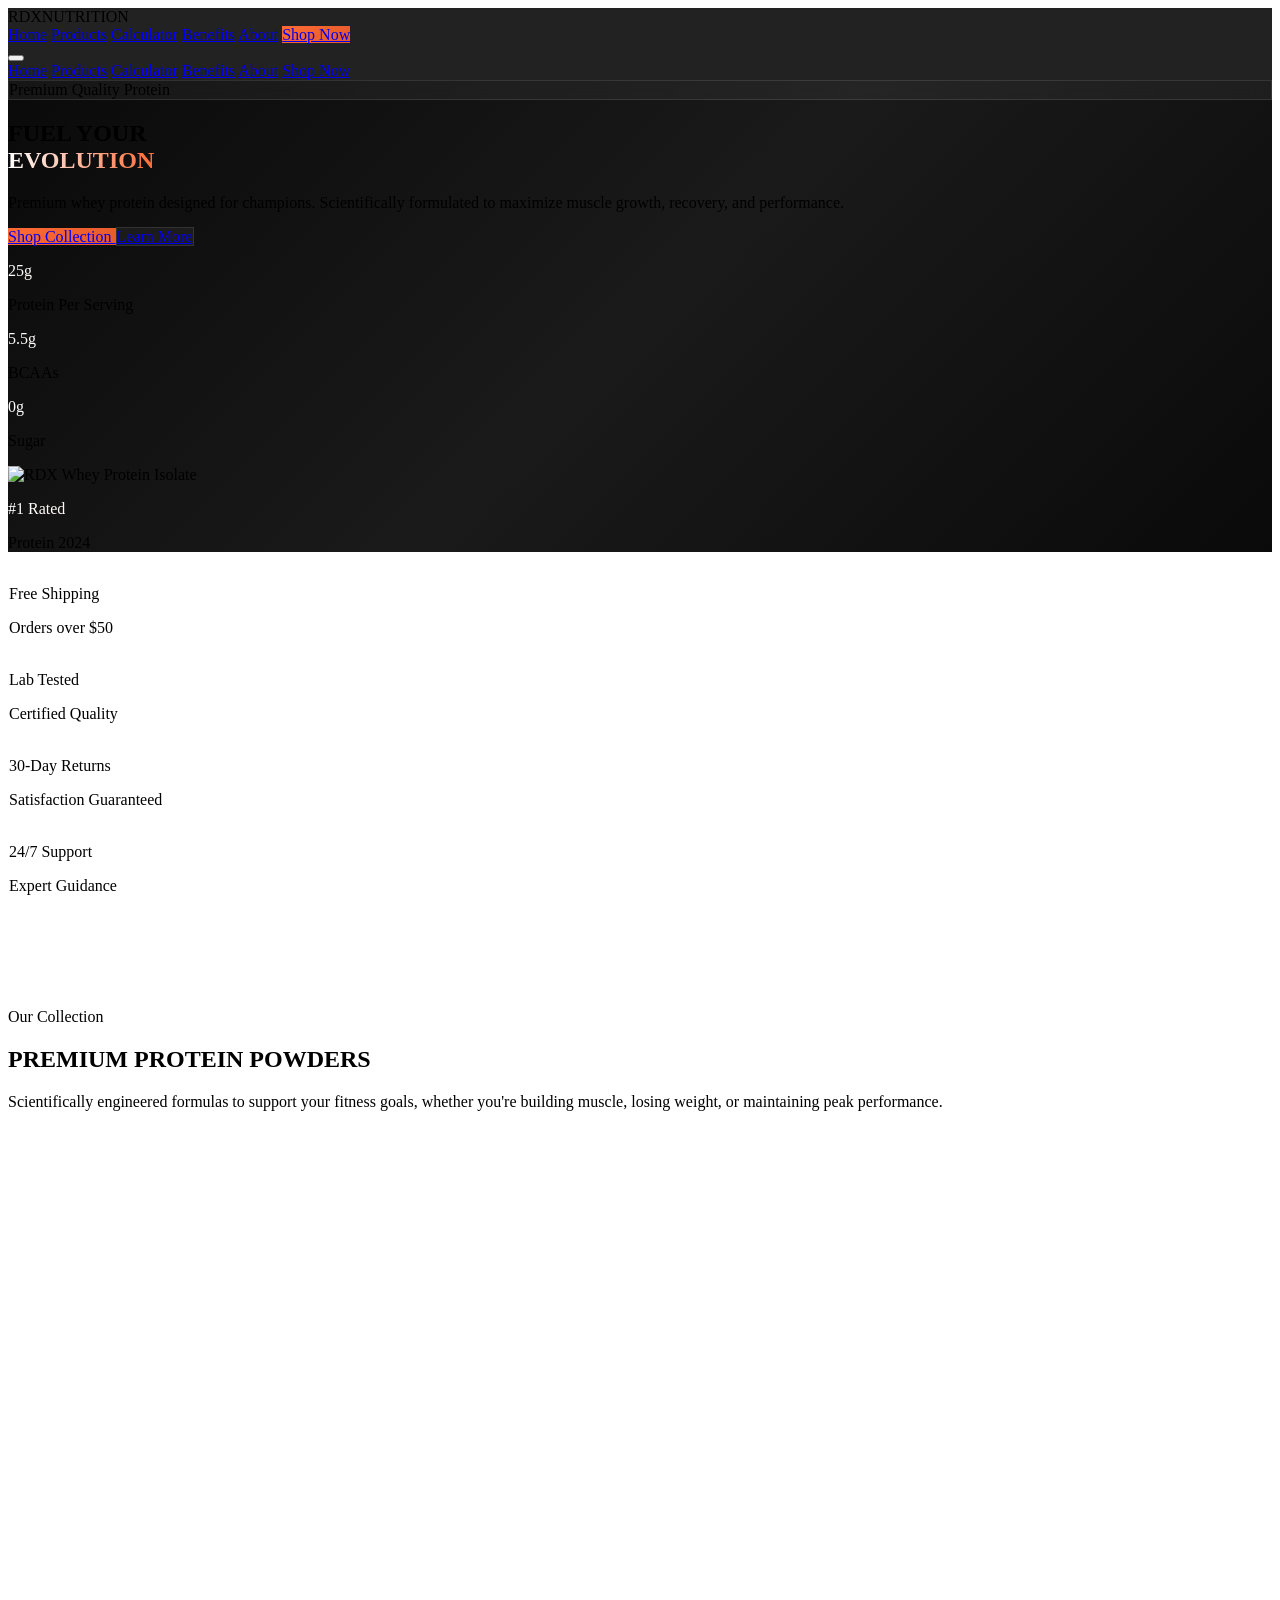
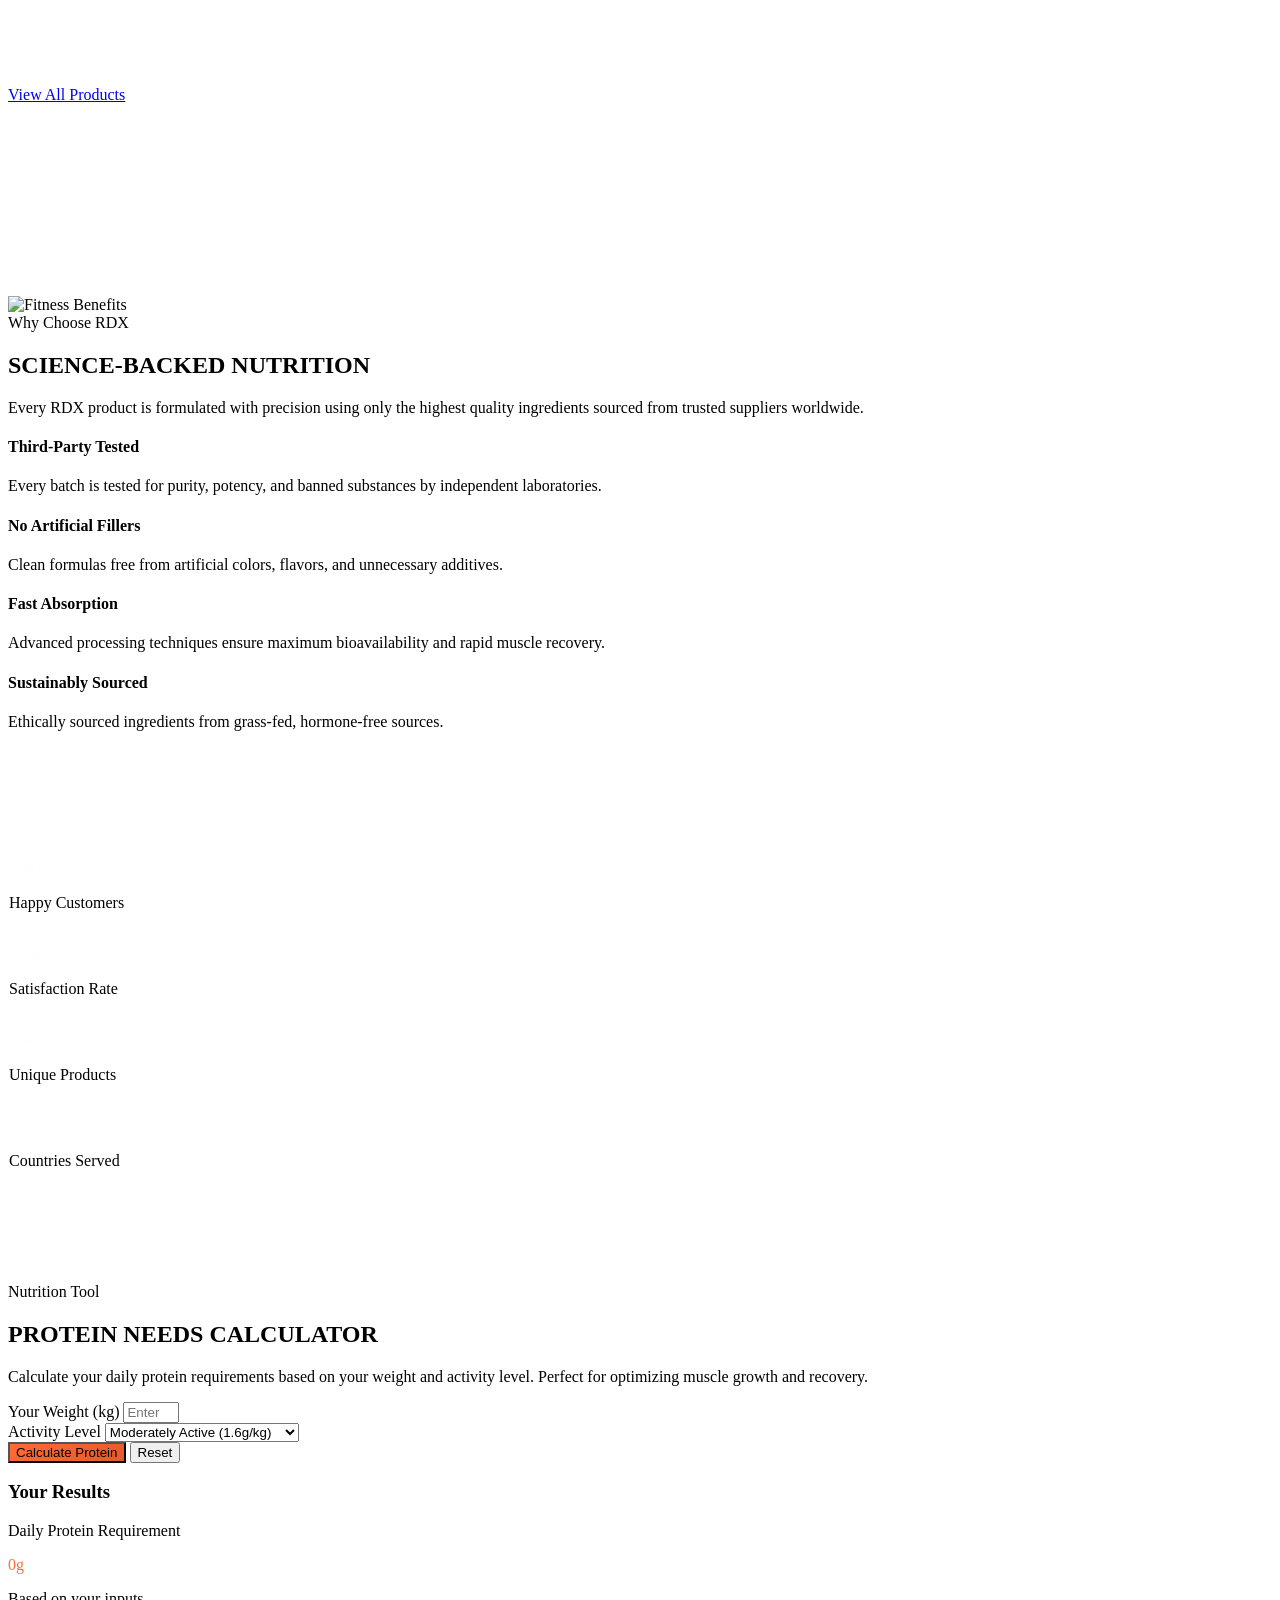
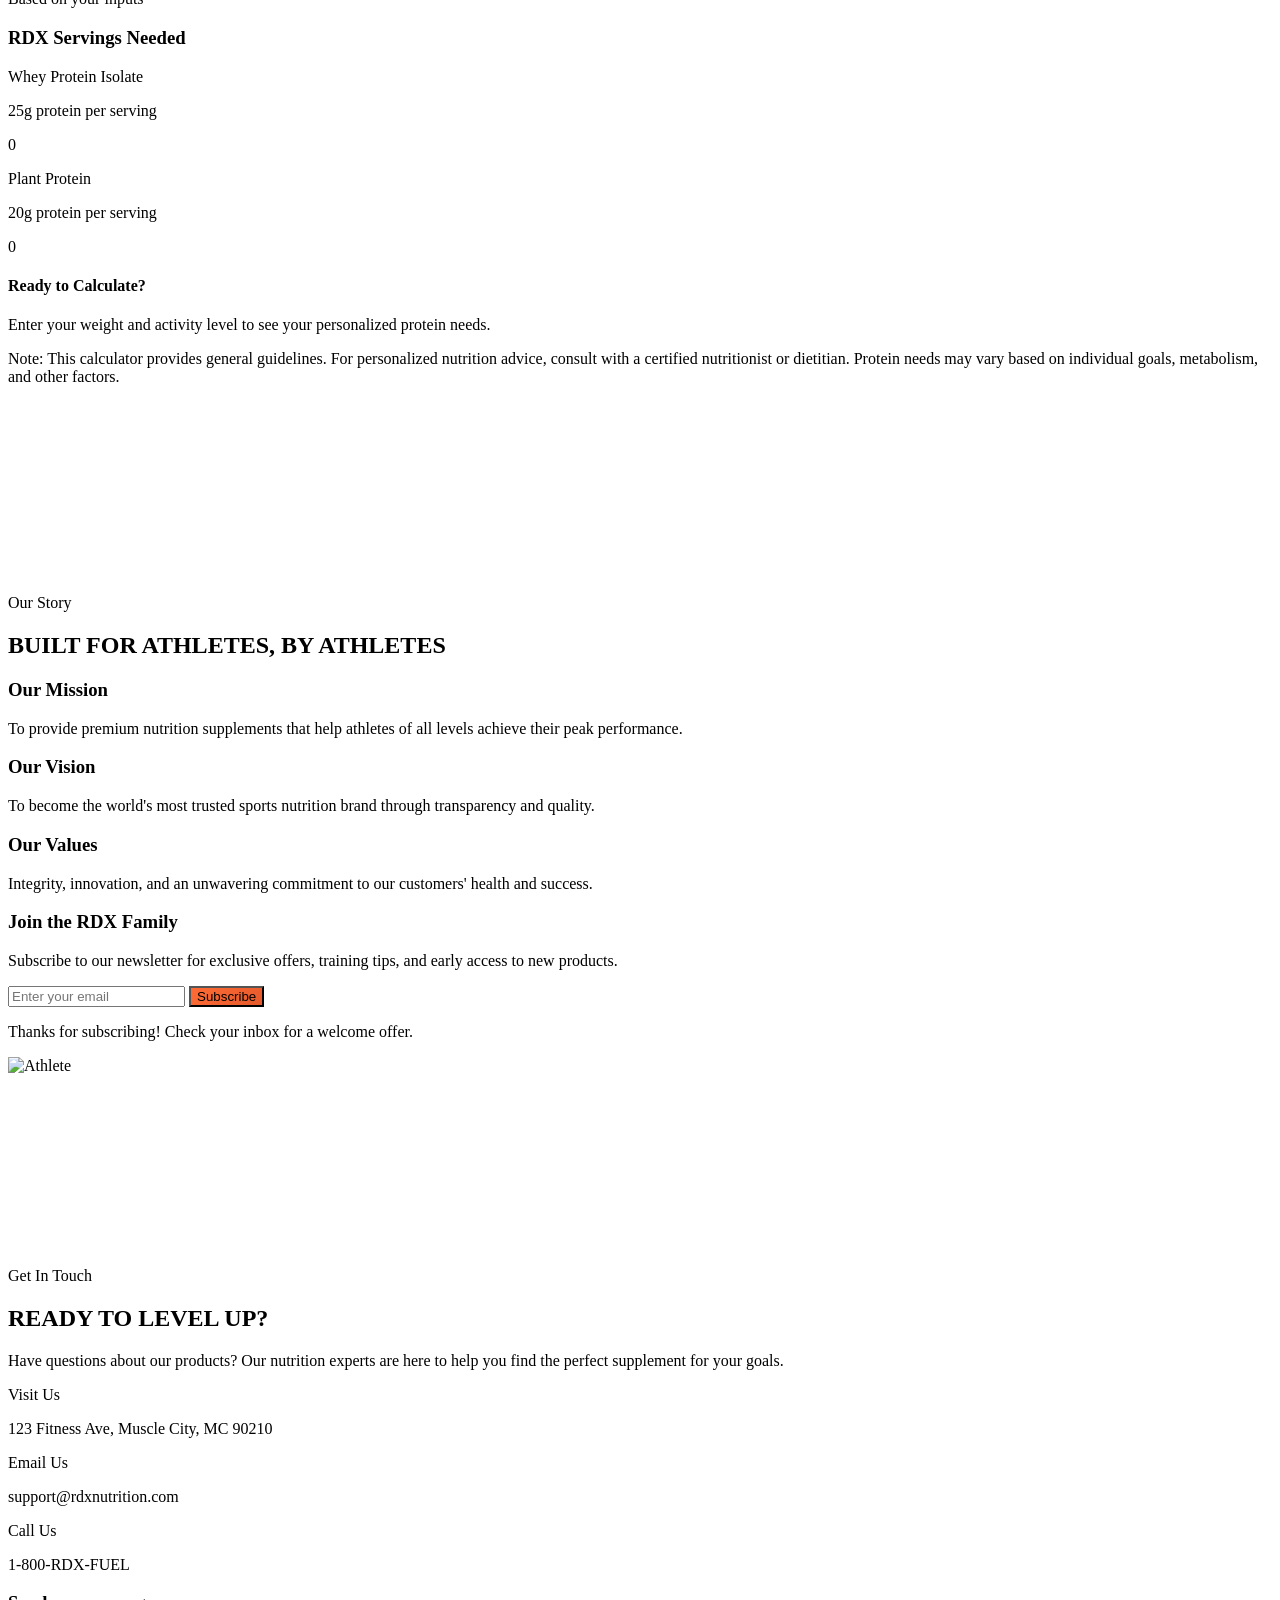
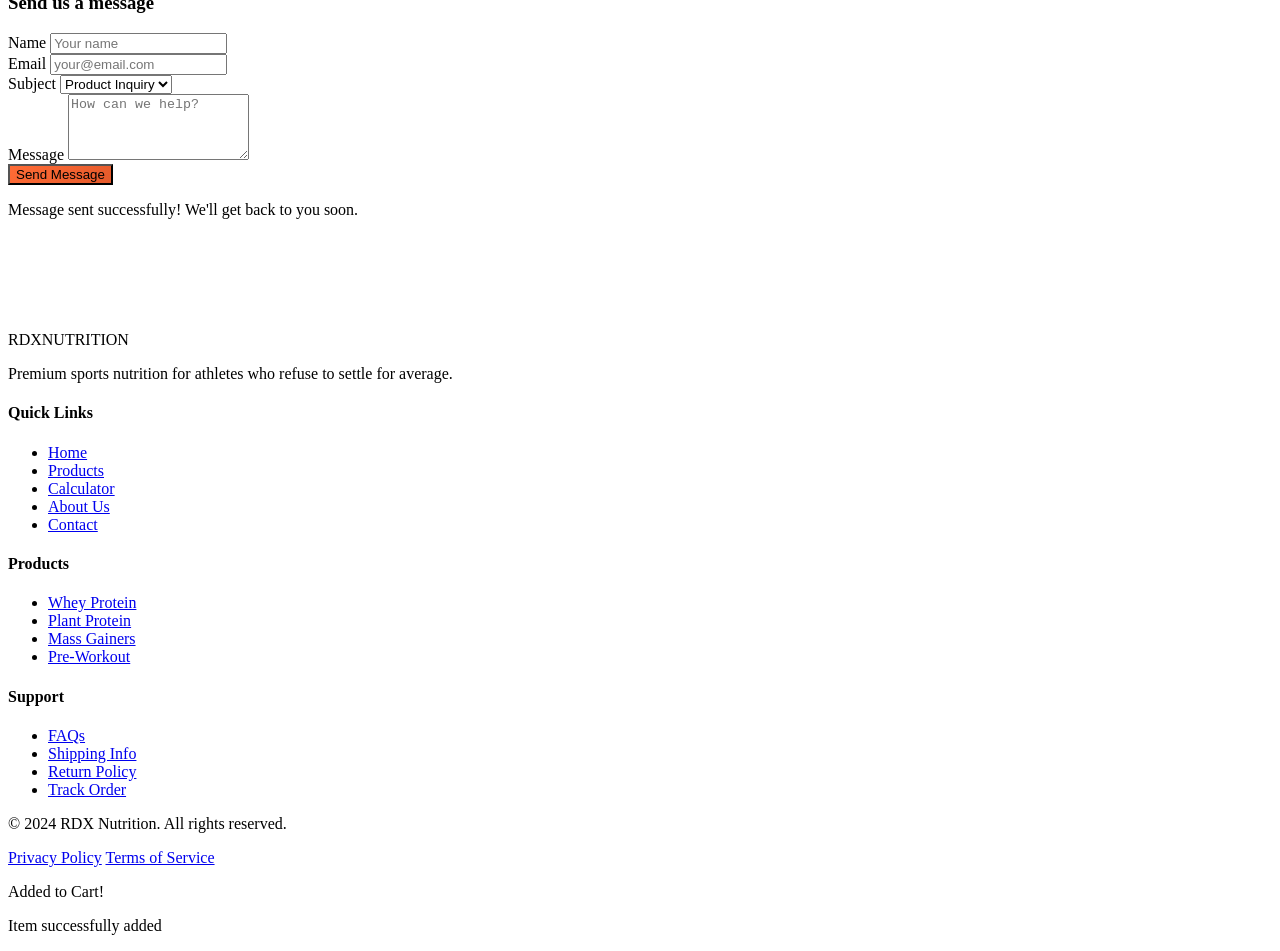
==== index.html @ 8b711d58 "Update and rename RDXNutrition to index.html" ====
<!DOCTYPE html>
<html lang="en" class="scroll-smooth">
<head>
    <meta charset="UTF-8">
    <meta name="viewport" content="width=device-width, initial-scale=1.0">
    <title>RDX Nutrition - Premium Protein Supplements</title>
    <script src="https://cdn.tailwindcss.com"></script>
    <script src="https://unpkg.com/lucide@latest"></script>
    <link rel="preconnect" href="https://fonts.googleapis.com">
    <link rel="preconnect" href="https://fonts.gstatic.com" crossorigin>
    <link href="https://fonts.googleapis.com/css2?family=Inter:wght@300;400;500;600;700;800;900&display=swap" rel="stylesheet">
    
    <script>
        tailwind.config = {
            theme: {
                extend: {
                    fontFamily: {
                        sans: ['Inter', 'sans-serif'],
                    },
                    colors: {
                        rdx: {
                            black: '#0a0a0a',
                            orange: '#ff6b35',
                            darkorange: '#e55a2b',
                            gray: '#1a1a1a',
                            lightgray: '#2a2a2a'
                        }
                    },
                    animation: {
                        'fade-in-up': 'fadeInUp 0.8s ease-out',
                        'slide-in-right': 'slideInRight 0.8s ease-out',
                        'bounce-slow': 'bounce 3s infinite',
                    },
                    keyframes: {
                        fadeInUp: {
                            '0%': { opacity: '0', transform: 'translateY(30px)' },
                            '100%': { opacity: '1', transform: 'translateY(0)' },
                        },
                        slideInRight: {
                            '0%': { opacity: '0', transform: 'translateX(50px)' },
                            '100%': { opacity: '1', transform: 'translateX(0)' },
                        }
                    }
                }
            }
        }
    </script>
    
    <style>
        .gradient-text {
            background: linear-gradient(135deg, #ff6b35 0%, #ff8c5a 100%);
            -webkit-background-clip: text;
            -webkit-text-fill-color: transparent;
            background-clip: text;
        }
        
        .hero-gradient {
            background: linear-gradient(135deg, #0a0a0a 0%, #1a1a1a 50%, #0a0a0a 100%);
        }
        
        .card-hover {
            transition: all 0.3s ease;
        }
        
        .card-hover:hover {
            transform: translateY(-10px);
            box-shadow: 0 20px 40px rgba(255, 107, 53, 0.2);
        }
        
        .nav-blur {
            backdrop-filter: blur(10px);
            background: rgba(10, 10, 10, 0.9);
        }
        
        .btn-primary {
            background: linear-gradient(135deg, #ff6b35 0%, #e55a2b 100%);
            transition: all 0.3s ease;
        }
        
        .btn-primary:hover {
            transform: scale(1.05);
            box-shadow: 0 10px 30px rgba(255, 107, 53, 0.4);
        }
        
        .section-padding {
            padding-top: 6rem;
            padding-bottom: 6rem;
        }
        
        /* Modern 3D Effects */
        .product-3d {
            transform-style: preserve-3d;
            transition: transform 0.8s cubic-bezier(0.175, 0.885, 0.32, 1.275);
            perspective: 1000px;
        }
        
        .product-3d:hover {
            transform: rotateY(15deg) rotateX(5deg) translateZ(20px);
            box-shadow: 
                0 25px 50px rgba(255, 107, 53, 0.3),
                0 0 0 1px rgba(255, 107, 53, 0.1),
                20px 20px 40px rgba(0, 0, 0, 0.5);
        }
        
        .floating-element {
            animation: floating 6s ease-in-out infinite;
        }
        
        @keyframes floating {
            0%, 100% { transform: translateY(0px) rotate(0deg); }
            50% { transform: translateY(-20px) rotate(2deg); }
        }
        
        .pulse-glow {
            animation: pulse-glow 2s ease-in-out infinite alternate;
        }
        
        @keyframes pulse-glow {
            0% { box-shadow: 0 0 10px rgba(255, 107, 53, 0.3); }
            100% { box-shadow: 0 0 30px rgba(255, 107, 53, 0.7); }
        }
        
        .text-shimmer {
            background: linear-gradient(90deg, #fff, #ff6b35, #fff);
            background-size: 200% 100%;
            -webkit-background-clip: text;
            background-clip: text;
            -webkit-text-fill-color: transparent;
            animation: shimmer 3s ease-in-out infinite;
        }
        
        @keyframes shimmer {
            0% { background-position: -200% 0; }
            100% { background-position: 200% 0; }
        }
        
        .glass-card {
            background: rgba(255, 255, 255, 0.05);
            backdrop-filter: blur(10px);
            border: 1px solid rgba(255, 255, 255, 0.1);
        }
        
        .parallax-section {
            background-attachment: fixed;
            background-position: center;
            background-repeat: no-repeat;
            background-size: cover;
        }
        
        .morphing-blob {
            animation: morph 8s ease-in-out infinite;
            border-radius: 60% 40% 30% 70% / 60% 30% 70% 40%;
        }
        
        @keyframes morph {
            0% { border-radius: 60% 40% 30% 70% / 60% 30% 70% 40%; }
            50% { border-radius: 30% 60% 70% 40% / 50% 60% 30% 60%; }
            100% { border-radius: 60% 40% 30% 70% / 60% 30% 70% 40%; }
        }
        
        .stagger-animation > * {
            opacity: 0;
            transform: translateY(30px);
            animation: fadeUp 0.6s ease forwards;
        }
        
        .stagger-animation > *:nth-child(1) { animation-delay: 0.1s; }
        .stagger-animation > *:nth-child(2) { animation-delay: 0.2s; }
        .stagger-animation > *:nth-child(3) { animation-delay: 0.3s; }
        .stagger-animation > *:nth-child(4) { animation-delay: 0.4s; }
        
        @keyframes fadeUp {
            to {
                opacity: 1;
                transform: translateY(0);
            }
        }
        
        .scroll-reveal {
            opacity: 0;
            transform: translateY(50px);
            transition: all 0.8s ease;
        }
        
        .scroll-reveal.revealed {
            opacity: 1;
            transform: translateY(0);
        }
    </style>
</head>
<body class="bg-rdx-black text-white font-sans antialiased">

    <nav class="fixed w-full z-50 nav-blur border-b border-rdx-lightgray">
        <div class="max-w-7xl mx-auto px-4 sm:px-6 lg:px-8">
            <div class="flex justify-between items-center h-20">
                <div class="flex items-center space-x-2">
                    <i data-lucide="zap" class="w-8 h-8 text-rdx-orange"></i>
                    <span class="text-2xl font-black tracking-tighter">RDX<span class="text-rdx-orange">NUTRITION</span></span>
                </div>
                
                <div class="hidden md:flex items-center space-x-8">
                    <a href="#home" class="text-gray-300 hover:text-rdx-orange transition-colors font-medium">Home</a>
                    <a href="#products" class="text-gray-300 hover:text-rdx-orange transition-colors font-medium">Products</a>
                    <a href="#calculator" class="text-gray-300 hover:text-rdx-orange transition-colors font-medium">Calculator</a>
                    <a href="#benefits" class="text-gray-300 hover:text-rdx-orange transition-colors font-medium">Benefits</a>
                    <a href="#about" class="text-gray-300 hover:text-rdx-orange transition-colors font-medium">About</a>
                    <a href="#contact" class="btn-primary px-6 py-2 rounded-full font-semibold text-white">Shop Now</a>
                </div>
                
                <button id="mobile-menu-btn" class="md:hidden text-white">
                    <i data-lucide="menu" class="w-6 h-6"></i>
                </button>
            </div>
        </div>
        
        <div id="mobile-menu" class="hidden md:hidden bg-rdx-gray border-t border-rdx-lightgray">
            <div class="px-4 pt-2 pb-6 space-y-2">
                <a href="#home" class="block px-3 py-2 text-gray-300 hover:text-rdx-orange hover:bg-rdx-lightgray rounded-md">Home</a>
                <a href="#products" class="block px-3 py-2 text-gray-300 hover:text-rdx-orange hover:bg-rdx-lightgray rounded-md">Products</a>
                <a href="#calculator" class="block px-3 py-2 text-gray-300 hover:text-rdx-orange hover:bg-rdx-lightgray rounded-md">Calculator</a>
                <a href="#benefits" class="block px-3 py-2 text-gray-300 hover:text-rdx-orange hover:bg-rdx-lightgray rounded-md">Benefits</a>
                <a href="#about" class="block px-3 py-2 text-gray-300 hover:text-rdx-orange hover:bg-rdx-lightgray rounded-md">About</a>
                <a href="#contact" class="block px-3 py-2 text-rdx-orange font-semibold">Shop Now</a>
            </div>
        </div>
    </nav>

    <section id="home" class="hero-gradient min-h-screen flex items-center pt-20 relative overflow-hidden">
        <div class="absolute inset-0 overflow-hidden">
            <div class="absolute top-20 left-10 w-96 h-96 bg-rdx-orange rounded-full filter blur-3xl animate-pulse floating-element"></div>
            <div class="absolute bottom-20 right-10 w-80 h-80 bg-rdx-darkorange rounded-full filter blur-3xl animate-pulse delay-1000 floating-element" style="animation-delay: 2s;"></div>
            
            <div class="absolute top-1/4 left-1/4 w-8 h-8 bg-rdx-orange/20 rounded-full floating-element" style="animation-delay: 1s;"></div>
            <div class="absolute top-1/3 right-1/4 w-6 h-6 bg-rdx-orange/30 rounded-full floating-element" style="animation-delay: 1.5s;"></div>
            <div class="absolute bottom-1/4 left-1/3 w-10 h-10 bg-rdx-darkorange/20 rounded-full floating-element" style="animation-delay: 2.5s;"></div>
        </div>
        
        <div class="max-w-7xl mx-auto px-4 sm:px-6 lg:px-8 relative z-10">
            <div class="grid md:grid-cols-2 gap-12 items-center">
                <div class="animate-fade-in-up">
                    <div class="inline-flex items-center px-4 py-2 rounded-full glass-card border border-rdx-orange/30 mb-6">
                        <i data-lucide="flame" class="w-4 h-4 text-rdx-orange mr-2"></i>
                        <span class="text-sm font-semibold text-rdx-orange">Premium Quality Protein</span>
                    </div>
                    <h1 class="text-5xl md:text-7xl font-black leading-tight mb-6">
                        FUEL YOUR <br>
                        <span class="gradient-text text-shimmer">EVOLUTION</span>
                    </h1>
                    <p class="text-xl text-gray-400 mb-8 max-w-lg">
                        Premium whey protein designed for champions. Scientifically formulated to maximize muscle growth, recovery, and performance.
                    </p>
                    <div class="flex flex-col sm:flex-row gap-4">
                        <a href="#products" class="btn-primary px-8 py-4 rounded-full font-bold text-center flex items-center justify-center gap-2 pulse-glow">
                            <i data-lucide="shopping-bag" class="w-5 h-5"></i>
                            Shop Collection
                        </a>
                        <a href="#about" class="glass-card px-8 py-4 rounded-full font-bold border-2 border-rdx-lightgray hover:border-rdx-orange hover:text-rdx-orange transition-all text-center flex items-center justify-center gap-2">
                            <i data-lucide="play-circle" class="w-5 h-5"></i>
                            Learn More
                        </a>
                    </div>
                    
                    <div class="mt-12 flex items-center gap-8 stagger-animation">
                        <div>
                            <p class="text-3xl font-bold text-white text-shimmer">25g</p>
                            <p class="text-sm text-gray-500">Protein Per Serving</p>
                        </div>
                        <div class="w-px h-12 bg-gradient-to-b from-transparent via-rdx-orange to-transparent"></div>
                        <div>
                            <p class="text-3xl font-bold text-white text-shimmer">5.5g</p>
                            <p class="text-sm text-gray-500">BCAAs</p>
                        </div>
                        <div class="w-px h-12 bg-gradient-to-b from-transparent via-rdx-orange to-transparent"></div>
                        <div>
                            <p class="text-3xl font-bold text-white text-shimmer">0g</p>
                            <p class="text-sm text-gray-500">Sugar</p>
                        </div>
                    </div>
                </div>
                
                <div class="relative animate-slide-in-right">
                    <div class="relative product-3d">
                        <div class="relative">
                            <img src="https://static.vecteezy.com/system/resources/previews/044/181/804/non_2x/whey-protein-powder-banner-ad-3d-illustration-of-whey-protein-powder-jar-with-explosion-effect-and-chocolate-pieces-flying-bodybuilding-food-supplements-product-promotion-vector.jpg" alt="RDX Whey Protein Isolate" class="w-full max-h-[600px] object-contain transform hover:scale-105 transition-transform duration-500 drop-shadow-2xl rounded-2xl">
                            <div class="absolute inset-0 rounded-2xl border-2 border-rdx-orange/20 transform translateZ(10px)"></div>
                            <div class="absolute inset-4 rounded-xl border border-rdx-orange/10 transform translateZ(20px)"></div>
                        </div>
                        <div class="absolute -bottom-6 -left-6 bg-rdx-gray p-4 rounded-xl border border-rdx-lightgray shadow-xl floating-element" style="animation-delay: 0.5s;">
                            <div class="flex items-center gap-3">
                                <div class="bg-rdx-orange/20 p-2 rounded-lg pulse-glow">
                                    <i data-lucide="award" class="w-6 h-6 text-rdx-orange"></i>
                                </div>
                                <div>
                                    <p class="font-bold text-white text-shimmer">#1 Rated</p>
                                    <p class="text-sm text-gray-400">Protein 2024</p>
                                </div>
                            </div>
                        </div>
                    </div>
                </div>
            </div>
        </div>
    </section>

    <section class="bg-rdx-gray py-12 border-y border-rdx-lightgray">
        <div class="max-w-7xl mx-auto px-4 sm:px-6 lg:px-8">
            <div class="grid grid-cols-2 md:grid-cols-4 gap-8 text-center stagger-animation">
                <div class="flex flex-col items-center glass-card p-6 rounded-2xl border border-rdx-lightgray product-3d">
                    <div class="w-14 h-14 bg-rdx-orange/20 rounded-full flex items-center justify-center mb-3 floating-element">
                        <i data-lucide="truck" class="w-8 h-8 text-rdx-orange"></i>
                    </div>
                    <p class="font-semibold text-lg">Free Shipping</p>
                    <p class="text-sm text-gray-500 mt-1">Orders over $50</p>
                </div>
                <div class="flex flex-col items-center glass-card p-6 rounded-2xl border border-rdx-lightgray product-3d" style="transition-delay: 0.1s;">
                    <div class="w-14 h-14 bg-rdx-orange/20 rounded-full flex items-center justify-center mb-3 floating-element" style="animation-delay: 0.5s;">
                        <i data-lucide="shield-check" class="w-8 h-8 text-rdx-orange"></i>
                    </div>
                    <p class="font-semibold text-lg">Lab Tested</p>
                    <p class="text-sm text-gray-500 mt-1">Certified Quality</p>
                </div>
                <div class="flex flex-col items-center glass-card p-6 rounded-2xl border border-rdx-lightgray product-3d" style="transition-delay: 0.2s;">
                    <div class="w-14 h-14 bg-rdx-orange/20 rounded-full flex items-center justify-center mb-3 floating-element" style="animation-delay: 1s;">
                        <i data-lucide="refresh-cw" class="w-8 h-8 text-rdx-orange"></i>
                    </div>
                    <p class="font-semibold text-lg">30-Day Returns</p>
                    <p class="text-sm text-gray-500 mt-1">Satisfaction Guaranteed</p>
                </div>
                <div class="flex flex-col items-center glass-card p-6 rounded-2xl border border-rdx-lightgray product-3d" style="transition-delay: 0.3s;">
                    <div class="w-14 h-14 bg-rdx-orange/20 rounded-full flex items-center justify-center mb-3 floating-element" style="animation-delay: 1.5s;">
                        <i data-lucide="headphones" class="w-8 h-8 text-rdx-orange"></i>
                    </div>
                    <p class="font-semibold text-lg">24/7 Support</p>
                    <p class="text-sm text-gray-500 mt-1">Expert Guidance</p>
                </div>
            </div>
        </div>
    </section>

    <section id="products" class="section-padding bg-rdx-black">
        <div class="max-w-7xl mx-auto px-4 sm:px-6 lg:px-8">
            <div class="text-center mb-16">
                <span class="text-rdx-orange font-semibold tracking-wider uppercase text-sm">Our Collection</span>
                <h2 class="text-4xl md:text-5xl font-black mt-2 mb-4">PREMIUM PROTEIN POWDERS</h2>
                <p class="text-gray-400 max-w-2xl mx-auto">Scientifically engineered formulas to support your fitness goals, whether you're building muscle, losing weight, or maintaining peak performance.</p>
            </div>
            
            <div class="grid md:grid-cols-3 gap-8">
                <div class="bg-rdx-gray rounded-2xl overflow-hidden border border-rdx-lightgray product-3d scroll-reveal">
                    <div class="relative">
                        <img src="https://fuelled.in/cdn/shop/files/Fuelled-IcedLatteWheyProtein.jpg?v=1721476210&width=1000" alt="Whey Protein Isolate" class="w-full h-64 object-cover">
                        <div class="absolute top-4 right-4 bg-rdx-orange text-white px-3 py-1 rounded-full text-sm font-bold pulse-glow">BEST SELLER</div>
                        <div class="absolute inset-0 bg-gradient-to-t from-rdx-orange/10 to-transparent opacity-0 hover:opacity-100 transition-opacity duration-300"></div>
                    </div>
                    <div class="p-6">
                        <h3 class="text-xl font-bold mb-2 text-shimmer">Whey Protein Isolate</h3>
                        <p class="text-gray-400 text-sm mb-4">Ultra-pure 90% protein with minimal lactose. Fast absorption for post-workout recovery.</p>
                        <div class="flex items-center gap-2 mb-4">
                            <div class="flex text-rdx-orange">
                                <i data-lucide="star" class="w-4 h-4 fill-current"></i>
                                <i data-lucide="star" class="w-4 h-4 fill-current"></i>
                                <i data-lucide="star" class="w-4 h-4 fill-current"></i>
                                <i data-lucide="star" class="w-4 h-4 fill-current"></i>
                                <i data-lucide="star" class="w-4 h-4 fill-current"></i>
                            </div>
                            <span class="text-sm text-gray-500">(4.9/5)</span>
                        </div>
                        <div class="flex items-center justify-between">
                            <div>
                                <span class="text-2xl font-bold text-white text-shimmer">$49.99</span>
                                <span class="text-sm text-gray-500 line-through ml-2">$59.99</span>
                            </div>
                            <button class="btn-primary px-4 py-2 rounded-lg font-semibold flex items-center gap-2 add-to-cart pulse-glow">
                                <i data-lucide="shopping-cart" class="w-4 h-4"></i>
                                Add to Cart
                            </button>
                        </div>
                    </div>
                </div>

                <div class="bg-rdx-gray rounded-2xl overflow-hidden border border-rdx-lightgray product-3d scroll-reveal" style="transition-delay: 0.1s;">
                    <div class="relative">
                        <img src="https://th.bing.com/th/id/OIP.MggZbGHTFXL8ZijjLgjT7wHaE8?w=279&h=186&c=7&r=0&o=7&pid=1.7&rm=3" alt="Plant Protein" class="w-full h-64 object-cover">
                        <div class="absolute top-4 right-4 bg-green-500 text-white px-3 py-1 rounded-full text-sm font-bold pulse-glow" style="animation-delay: 0.3s;">VEGAN</div>
                        <div class="absolute inset-0 bg-gradient-to-t from-green-500/10 to-transparent opacity-0 hover:opacity-100 transition-opacity duration-300"></div>
                    </div>
                    <div class="p-6">
                        <h3 class="text-xl font-bold mb-2 text-shimmer">Complete Plant Protein</h3>
                        <p class="text-gray-400 text-sm mb-4">Pea, rice, and hemp blend. 20g protein with all essential amino acids.</p>
                        <div class="flex items-center gap-2 mb-4">
                            <div class="flex text-rdx-orange">
                                <i data-lucide="star" class="w-4 h-4 fill-current"></i>
                                <i data-lucide="star" class="w-4 h-4 fill-current"></i>
                                <i data-lucide="star" class="w-4 h-4 fill-current"></i>
                                <i data-lucide="star" class="w-4 h-4 fill-current"></i>
                                <i data-lucide="star" class="w-4 h-4 fill-current"></i>
                            </div>
                            <span class="text-sm text-gray-500">(4.8/5)</span>
                        </div>
                        <div class="flex items-center justify-between">
                            <div>
                                <span class="text-2xl font-bold text-white text-shimmer">$44.99</span>
                                <span class="text-sm text-gray-500 line-through ml-2">$54.99</span>
                            </div>
                            <button class="btn-primary px-4 py-2 rounded-lg font-semibold flex items-center gap-2 add-to-cart pulse-glow">
                                <i data-lucide="shopping-cart" class="w-4 h-4"></i>
                                Add to Cart
                            </button>
                        </div>
                    </div>
                </div>

                <div class="bg-rdx-gray rounded-2xl overflow-hidden border border-rdx-lightgray product-3d scroll-reveal" style="transition-delay: 0.2s;">
                    <div class="relative">
                        <img src="https://www.nutrifyt.com/image/cache/catalog/10march/massgainer3Kgmockup3-1100x1100.jpg" alt="Mass Gainer" class="w-full h-64 object-cover">
                        <div class="absolute top-4 right-4 bg-blue-500 text-white px-3 py-1 rounded-full text-sm font-bold pulse-glow" style="animation-delay: 0.6s;">BULK</div>
                        <div class="absolute inset-0 bg-gradient-to-t from-blue-500/10 to-transparent opacity-0 hover:opacity-100 transition-opacity duration-300"></div>
                    </div>
                    <div class="p-6">
                        <h3 class="text-xl font-bold mb-2 text-shimmer">Super Mass Gainer</h3>
                        <p class="text-gray-400 text-sm mb-4">1250 calories per serving with 50g protein. Perfect for hard gainers.</p>
                        <div class="flex items-center gap-2 mb-4">
                            <div class="flex text-rdx-orange">
                                <i data-lucide="star" class="w-4 h-4 fill-current"></i>
                                <i data-lucide="star" class="w-4 h-4 fill-current"></i>
                                <i data-lucide="star" class="w-4 h-4 fill-current"></i>
                                <i data-lucide="star" class="w-4 h-4 fill-current"></i>
                                <i data-lucide="star" class="w-4 h-4 fill-current"></i>
                            </div>
                            <span class="text-sm text-gray-500">(4.7/5)</span>
                        </div>
                        <div class="flex items-center justify-between">
                            <div>
                                <span class="text-2xl font-bold text-white text-shimmer">$54.99</span>
                                <span class="text-sm text-gray-500 line-through ml-2">$64.99</span>
                            </div>
                            <button class="btn-primary px-4 py-2 rounded-lg font-semibold flex items-center gap-2 add-to-cart pulse-glow">
                                <i data-lucide="shopping-cart" class="w-4 h-4"></i>
                                Add to Cart
                            </button>
                        </div>
                    </div>
                </div>
            </div>
            
            <div class="mt-12 text-center">
                <a href="#contact" class="inline-flex items-center gap-2 text-rdx-orange font-semibold hover:gap-4 transition-all">
                    View All Products <i data-lucide="arrow-right" class="w-5 h-5"></i>
                </a>
            </div>
        </div>
    </section>

    <section id="benefits" class="section-padding bg-rdx-gray">
        <div class="max-w-7xl mx-auto px-4 sm:px-6 lg:px-8">
            <div class="grid md:grid-cols-2 gap-16 items-center">
                <div>
                    <img src="https://images.unsplash.com/photo-1534438327276-14e5300c3a48?ixlib=rb-4.0.3&auto=format&fit=crop&w=1200&q=80" alt="Fitness Benefits" class="rounded-2xl shadow-2xl w-full">
                </div>
                <div>
                    <span class="text-rdx-orange font-semibold tracking-wider uppercase text-sm">Why Choose RDX</span>
                    <h2 class="text-4xl md:text-5xl font-black mt-2 mb-6">SCIENCE-BACKED NUTRITION</h2>
                    <p class="text-gray-400 mb-8 text-lg">Every RDX product is formulated with precision using only the highest quality ingredients sourced from trusted suppliers worldwide.</p>
                    
                    <div class="space-y-6">
                        <div class="flex items-start gap-4">
                            <div class="bg-rdx-orange/20 p-3 rounded-lg shrink-0">
                                <i data-lucide="microscope" class="w-6 h-6 text-rdx-orange"></i>
                            </div>
                            <div>
                                <h4 class="font-bold text-lg mb-1">Third-Party Tested</h4>
                                <p class="text-gray-400">Every batch is tested for purity, potency, and banned substances by independent laboratories.</p>
                            </div>
                        </div>
                        
                        <div class="flex items-start gap-4">
                            <div class="bg-rdx-orange/20 p-3 rounded-lg shrink-0">
                                <i data-lucide="leaf" class="w-6 h-6 text-rdx-orange"></i>
                            </div>
                            <div>
                                <h4 class="font-bold text-lg mb-1">No Artificial Fillers</h4>
                                <p class="text-gray-400">Clean formulas free from artificial colors, flavors, and unnecessary additives.</p>
                            </div>
                        </div>
                        
                        <div class="flex items-start gap-4">
                            <div class="bg-rdx-orange/20 p-3 rounded-lg shrink-0">
                                <i data-lucide="clock" class="w-6 h-6 text-rdx-orange"></i>
                            </div>
                            <div>
                                <h4 class="font-bold text-lg mb-1">Fast Absorption</h4>
                                <p class="text-gray-400">Advanced processing techniques ensure maximum bioavailability and rapid muscle recovery.</p>
                            </div>
                        </div>
                        
                        <div class="flex items-start gap-4">
                            <div class="bg-rdx-orange/20 p-3 rounded-lg shrink-0">
                                <i data-lucide="globe" class="w-6 h-6 text-rdx-orange"></i>
                            </div>
                            <div>
                                <h4 class="font-bold text-lg mb-1">Sustainably Sourced</h4>
                                <p class="text-gray-400">Ethically sourced ingredients from grass-fed, hormone-free sources.</p>
                            </div>
                        </div>
                    </div>
                </div>
            </div>
        </div>
    </section>

    <section class="py-20 bg-rdx-orange relative overflow-hidden">
        <div class="absolute inset-0 bg-gradient-to-r from-rdx-darkorange to-rdx-orange">
            <div class="absolute top-1/4 left-1/4 w-96 h-96 bg-white/10 morphing-blob floating-element"></div>
            <div class="absolute bottom-1/4 right-1/4 w-80 h-80 bg-white/15 morphing-blob floating-element" style="animation-delay: 4s;"></div>
            <div class="absolute top-1/2 left-1/2 -translate-x-1/2 -translate-y-1/2 w-64 h-64 bg-white/20 morphing-blob floating-element" style="animation-delay: 2s;"></div>
        </div>
        <div class="max-w-7xl mx-auto px-4 sm:px-6 lg:px-8 relative z-10">
            <div class="grid grid-cols-2 md:grid-cols-4 gap-8 text-center text-white stagger-animation">
                <div class="glass-card p-8 rounded-3xl border border-white/20 product-3d">
                    <p class="text-6xl font-black mb-2 text-shimmer">50K+</p>
                    <p class="font-semibold opacity-90 text-lg">Happy Customers</p>
                </div>
                <div class="glass-card p-8 rounded-3xl border border-white/20 product-3d" style="transition-delay: 0.1s;">
                    <p class="text-6xl font-black mb-2 text-shimmer">98%</p>
                    <p class="font-semibold opacity-90 text-lg">Satisfaction Rate</p>
                </div>
                <div class="glass-card p-8 rounded-3xl border border-white/20 product-3d" style="transition-delay: 0.2s;">
                    <p class="text-6xl font-black mb-2 text-shimmer">25+</p>
                    <p class="font-semibold opacity-90 text-lg">Unique Products</p>
                </div>
                <div class="glass-card p-8 rounded-3xl border border-white/20 product-3d" style="transition-delay: 0.3s;">
                    <p class="text-6xl font-black mb-2 text-shimmer">15</p>
                    <p class="font-semibold opacity-90 text-lg">Countries Served</p>
                </div>
            </div>
        </div>
    </section>

    <section id="calculator" class="section-padding bg-rdx-gray">
        <div class="max-w-4xl mx-auto px-4 sm:px-6 lg:px-8">
            <div class="bg-rdx-black rounded-3xl p-8 md:p-12 border border-rdx-lightgray">
                <div class="text-center mb-8">
                    <span class="text-rdx-orange font-semibold tracking-wider uppercase text-sm">Nutrition Tool</span>
                    <h2 class="text-3xl md:text-4xl font-black mt-2 mb-4">PROTEIN NEEDS CALCULATOR</h2>
                    <p class="text-gray-400 max-w-2xl mx-auto">Calculate your daily protein requirements based on your weight and activity level. Perfect for optimizing muscle growth and recovery.</p>
                </div>
                
                <div class="grid md:grid-cols-2 gap-8">
                    <div class="space-y-6">
                        <div>
                            <label class="block text-sm font-medium mb-2 text-white">Your Weight (kg)</label>
                            <input type="number" id="weight" placeholder="Enter your weight in kg" class="w-full px-6 py-4 rounded-xl bg-rdx-gray border border-rdx-lightgray focus:border-rdx-orange focus:outline-none text-white text-lg" min="1" max="200">
                        </div>
                        
                        <div>
                            <label class="block text-sm font-medium mb-2 text-white">Activity Level</label>
                            <select id="activity" class="w-full px-6 py-4 rounded-xl bg-rdx-gray border border-rdx-lightgray focus:border-rdx-orange focus:outline-none text-white text-lg">
                                <option value="1.6">Moderately Active (1.6g/kg)</option>
                                <option value="1.8">Active Gym Goer (1.8g/kg)</option>
                                <option value="2.0">Bodybuilder (2.0g/kg)</option>
                                <option value="2.2">Competitive Athlete (2.2g/kg)</option>
                            </select>
                        </div>
                        
                        <div class="flex gap-4">
                            <button id="calculate-protein" class="flex-1 btn-primary py-4 rounded-xl font-bold text-lg">
                                Calculate Protein
                            </button>
                            <button id="reset-calculator" class="flex-1 py-4 rounded-xl font-bold text-lg border border-rdx-lightgray hover:border-rdx-orange hover:text-rdx-orange transition-all">
                                Reset
                            </button>
                        </div>
                    </div>
                    
                    <div>
                        <div id="protein-calculation" class="hidden">
                            <div class="bg-rdx-gray rounded-xl p-6 mb-6">
                                <h3 class="text-xl font-bold mb-4 text-white">Your Results</h3>
                                <div class="text-center">
                                    <p class="text-gray-400 mb-2">Daily Protein Requirement</p>
                                    <p class="text-5xl font-black gradient-text mb-2" id="protein-result">0g</p>
                                    <p class="text-gray-500 text-sm">Based on your inputs</p>
                                </div>
                            </div>
                            
                            <div class="bg-rdx-gray rounded-xl p-6">
                                <h3 class="text-xl font-bold mb-4 text-white">RDX Servings Needed</h3>
                                <div class="space-y-4">
                                    <div class="flex justify-between items-center">
                                        <div>
                                            <p class="font-medium">Whey Protein Isolate</p>
                                            <p class="text-sm text-gray-400">25g protein per serving</p>
                                        </div>
                                        <span class="text-2xl font-bold text-white" id="whey-servings">0</span>
                                    </div>
                                    <div class="flex justify-between items-center">
                                        <div>
                                            <p class="font-medium">Plant Protein</p>
                                            <p class="text-sm text-gray-400">20g protein per serving</p>
                                        </div>
                                        <span class="text-2xl font-bold text-white" id="plant-servings">0</span>
                                    </div>
                                </div>
                            </div>
                        </div>
                        
                        <div id="calculator-placeholder" class="bg-rdx-gray rounded-xl p-8 text-center">
                            <i data-lucide="calculator" class="w-16 h-16 text-rdx-orange mx-auto mb-4"></i>
                            <h4 class="text-xl font-bold mb-2">Ready to Calculate?</h4>
                            <p class="text-gray-400">Enter your weight and activity level to see your personalized protein needs.</p>
                        </div>
                    </div>
                </div>
                
                <div class="mt-8 pt-8 border-t border-rdx-lightgray">
                    <div class="flex items-start gap-3 text-sm text-gray-400">
                        <i data-lucide="info" class="w-5 h-5 text-rdx-orange shrink-0 mt-0.5"></i>
                        <p>Note: This calculator provides general guidelines. For personalized nutrition advice, consult with a certified nutritionist or dietitian. Protein needs may vary based on individual goals, metabolism, and other factors.</p>
                    </div>
                </div>
            </div>
        </div>
    </section>

    <section id="about" class="section-padding bg-rdx-black">
        <div class="max-w-7xl mx-auto px-4 sm:px-6 lg:px-8">
            <div class="text-center mb-16">
                <span class="text-rdx-orange font-semibold tracking-wider uppercase text-sm">Our Story</span>
                <h2 class="text-4xl md:text-5xl font-black mt-2 mb-4">BUILT FOR ATHLETES, BY ATHLETES</h2>
            </div>
            
            <div class="grid md:grid-cols-3 gap-8 mb-16">
                <div class="text-center p-8 bg-rdx-gray rounded-2xl border border-rdx-lightgray">
                    <div class="w-16 h-16 bg-rdx-orange/20 rounded-full flex items-center justify-center mx-auto mb-4">
                        <i data-lucide="target" class="w-8 h-8 text-rdx-orange"></i>
                    </div>
                    <h3 class="text-xl font-bold mb-3">Our Mission</h3>
                    <p class="text-gray-400">To provide premium nutrition supplements that help athletes of all levels achieve their peak performance.</p>
                </div>
                
                <div class="text-center p-8 bg-rdx-gray rounded-2xl border border-rdx-lightgray">
                    <div class="w-16 h-16 bg-rdx-orange/20 rounded-full flex items-center justify-center mx-auto mb-4">
                        <i data-lucide="eye" class="w-8 h-8 text-rdx-orange"></i>
                    </div>
                    <h3 class="text-xl font-bold mb-3">Our Vision</h3>
                    <p class="text-gray-400">To become the world's most trusted sports nutrition brand through transparency and quality.</p>
                </div>
                
                <div class="text-center p-8 bg-rdx-gray rounded-2xl border border-rdx-lightgray">
                    <div class="w-16 h-16 bg-rdx-orange/20 rounded-full flex items-center justify-center mx-auto mb-4">
                        <i data-lucide="heart" class="w-8 h-8 text-rdx-orange"></i>
                    </div>
                    <h3 class="text-xl font-bold mb-3">Our Values</h3>
                    <p class="text-gray-400">Integrity, innovation, and an unwavering commitment to our customers' health and success.</p>
                </div>
            </div>
            
            <div class="bg-rdx-gray rounded-3xl p-8 md:p-12 border border-rdx-lightgray relative overflow-hidden">
                <div class="absolute top-0 right-0 w-64 h-64 bg-rdx-orange/10 rounded-full filter blur-3xl"></div>
                <div class="grid md:grid-cols-2 gap-12 items-center relative z-10">
                    <div>
                        <h3 class="text-3xl font-bold mb-4">Join the RDX Family</h3>
                        <p class="text-gray-400 mb-6">Subscribe to our newsletter for exclusive offers, training tips, and early access to new products.</p>
                        <form id="newsletter-form" class="flex flex-col sm:flex-row gap-4">
                            <input type="email" placeholder="Enter your email" class="flex-1 px-6 py-3 rounded-full bg-rdx-black border border-rdx-lightgray focus:border-rdx-orange focus:outline-none text-white" required>
                            <button type="submit" class="btn-primary px-8 py-3 rounded-full font-bold whitespace-nowrap">
                                Subscribe
                            </button>
                        </form>
                        <p id="newsletter-message" class="mt-4 text-green-400 hidden">Thanks for subscribing! Check your inbox for a welcome offer.</p>
                    </div>
                    <div class="flex justify-center">
                        <img src="https://images.unsplash.com/photo-1571019613454-1cb2f99b2d8b?ixlib=rb-4.0.3&auto=format&fit=crop&w=1200&q=80" alt="Athlete" class="rounded-2xl shadow-xl">
                    </div>
                </div>
            </div>
        </div>
    </section>

    <section id="contact" class="section-padding bg-rdx-gray">
        <div class="max-w-7xl mx-auto px-4 sm:px-6 lg:px-8">
            <div class="grid md:grid-cols-2 gap-16">
                <div>
                    <span class="text-rdx-orange font-semibold tracking-wider uppercase text-sm">Get In Touch</span>
                    <h2 class="text-4xl font-black mt-2 mb-6">READY TO LEVEL UP?</h2>
                    <p class="text-gray-400 mb-8">Have questions about our products? Our nutrition experts are here to help you find the perfect supplement for your goals.</p>
                    
                    <div class="space-y-6">
                        <div class="flex items-center gap-4">
                            <div class="w-12 h-12 bg-rdx-black rounded-full flex items-center justify-center">
                                <i data-lucide="map-pin" class="w-5 h-5 text-rdx-orange"></i>
                            </div>
                            <div>
                                <p class="font-semibold">Visit Us</p>
                                <p class="text-gray-400">123 Fitness Ave, Muscle City, MC 90210</p>
                            </div>
                        </div>
                        
                        <div class="flex items-center gap-4">
                            <div class="w-12 h-12 bg-rdx-black rounded-full flex items-center justify-center">
                                <i data-lucide="mail" class="w-5 h-5 text-rdx-orange"></i>
                            </div>
                            <div>
                                <p class="font-semibold">Email Us</p>
                                <p class="text-gray-400">support@rdxnutrition.com</p>
                            </div>
                        </div>
                        
                        <div class="flex items-center gap-4">
                            <div class="w-12 h-12 bg-rdx-black rounded-full flex items-center justify-center">
                                <i data-lucide="phone" class="w-5 h-5 text-rdx-orange"></i>
                            </div>
                            <div>
                                <p class="font-semibold">Call Us</p>
                                <p class="text-gray-400">1-800-RDX-FUEL</p>
                            </div>
                        </div>
                    </div>
                    
                    <div class="mt-8 flex gap-4">
                        <a href="#" class="w-10 h-10 bg-rdx-black rounded-full flex items-center justify-center hover:bg-rdx-orange transition-colors">
                            <i data-lucide="instagram" class="w-5 h-5"></i>
                        </a>
                        <a href="#" class="w-10 h-10 bg-rdx-black rounded-full flex items-center justify-center hover:bg-rdx-orange transition-colors">
                            <i data-lucide="facebook" class="w-5 h-5"></i>
                        </a>
                        <a href="#" class="w-10 h-10 bg-rdx-black rounded-full flex items-center justify-center hover:bg-rdx-orange transition-colors">
                            <i data-lucide="twitter" class="w-5 h-5"></i>
                        </a>
                        <a href="#" class="w-10 h-10 bg-rdx-black rounded-full flex items-center justify-center hover:bg-rdx-orange transition-colors">
                            <i data-lucide="youtube" class="w-5 h-5"></i>
                        </a>
                    </div>
                </div>
                
                <form id="contact-form" class="bg-rdx-black p-8 rounded-2xl border border-rdx-lightgray">
                    <h3 class="text-2xl font-bold mb-6">Send us a message</h3>
                    <div class="space-y-4">
                        <div>
                            <label class="block text-sm font-medium mb-2">Name</label>
                            <input type="text" class="w-full px-4 py-3 rounded-lg bg-rdx-gray border border-rdx-lightgray focus:border-rdx-orange focus:outline-none text-white" placeholder="Your name" required>
                        </div>
                        <div>
                            <label class="block text-sm font-medium mb-2">Email</label>
                            <input type="email" class="w-full px-4 py-3 rounded-lg bg-rdx-gray border border-rdx-lightgray focus:border-rdx-orange focus:outline-none text-white" placeholder="your@email.com" required>
                        </div>
                        <div>
                            <label class="block text-sm font-medium mb-2">Subject</label>
                            <select class="w-full px-4 py-3 rounded-lg bg-rdx-gray border border-rdx-lightgray focus:border-rdx-orange focus:outline-none text-white">
                                <option>Product Inquiry</option>
                                <option>Order Status</option>
                                <option>Wholesale</option>
                                <option>Other</option>
                            </select>
                        </div>
                        <div>
                            <label class="block text-sm font-medium mb-2">Message</label>
                            <textarea rows="4" class="w-full px-4 py-3 rounded-lg bg-rdx-gray border border-rdx-lightgray focus:border-rdx-orange focus:outline-none text-white" placeholder="How can we help?" required></textarea>
                        </div>
                        <button type="submit" class="w-full btn-primary py-3 rounded-lg font-bold">
                            Send Message
                        </button>
                    </div>
                    <p id="contact-message" class="mt-4 text-green-400 hidden text-center">Message sent successfully! We'll get back to you soon.</p>
                </form>
            </div>
        </div>
    </section>

    <footer class="bg-rdx-black border-t border-rdx-lightgray pt-16 pb-8">
        <div class="max-w-7xl mx-auto px-4 sm:px-6 lg:px-8">
            <div class="grid md:grid-cols-4 gap-8 mb-12">
                <div>
                    <div class="flex items-center space-x-2 mb-4">
                        <i data-lucide="zap" class="w-6 h-6 text-rdx-orange"></i>
                        <span class="text-xl font-black">RDX<span class="text-rdx-orange">NUTRITION</span></span>
                    </div>
                    <p class="text-gray-400 text-sm">Premium sports nutrition for athletes who refuse to settle for average.</p>
                </div>
                
                <div>
                    <h4 class="font-bold mb-4">Quick Links</h4>
                    <ul class="space-y-2 text-sm text-gray-400">
                        <li><a href="#home" class="hover:text-rdx-orange transition-colors">Home</a></li>
                        <li><a href="#products" class="hover:text-rdx-orange transition-colors">Products</a></li>
                        <li><a href="#calculator" class="hover:text-rdx-orange transition-colors">Calculator</a></li>
                        <li><a href="#about" class="hover:text-rdx-orange transition-colors">About Us</a></li>
                        <li><a href="#contact" class="hover:text-rdx-orange transition-colors">Contact</a></li>
                    </ul>
                </div>
                
                <div>
                    <h4 class="font-bold mb-4">Products</h4>
                    <ul class="space-y-2 text-sm text-gray-400">
                        <li><a href="#" class="hover:text-rdx-orange transition-colors">Whey Protein</a></li>
                        <li><a href="#" class="hover:text-rdx-orange transition-colors">Plant Protein</a></li>
                        <li><a href="#" class="hover:text-rdx-orange transition-colors">Mass Gainers</a></li>
                        <li><a href="#" class="hover:text-rdx-orange transition-colors">Pre-Workout</a></li>
                    </ul>
                </div>
                
                <div>
                    <h4 class="font-bold mb-4">Support</h4>
                    <ul class="space-y-2 text-sm text-gray-400">
                        <li><a href="#" class="hover:text-rdx-orange transition-colors">FAQs</a></li>
                        <li><a href="#" class="hover:text-rdx-orange transition-colors">Shipping Info</a></li>
                        <li><a href="#" class="hover:text-rdx-orange transition-colors">Return Policy</a></li>
                        <li><a href="#" class="hover:text-rdx-orange transition-colors">Track Order</a></li>
                    </ul>
                </div>
            </div>
            
            <div class="border-t border-rdx-lightgray pt-8 flex flex-col md:flex-row justify-between items-center">
                <p class="text-gray-500 text-sm">© 2024 RDX Nutrition. All rights reserved.</p>
                <div class="flex gap-6 mt-4 md:mt-0 text-sm text-gray-500">
                    <a href="#" class="hover:text-rdx-orange transition-colors">Privacy Policy</a>
                    <a href="#" class="hover:text-rdx-orange transition-colors">Terms of Service</a>
                </div>
            </div>
        </div>
    </footer>

    <div id="cart-notification" class="fixed bottom-4 right-4 bg-rdx-orange text-white px-6 py-4 rounded-lg shadow-2xl transform translate-y-20 transition-transform duration-300 z-50 flex items-center gap-3">
        <i data-lucide="check-circle" class="w-6 h-6"></i>
        <div>
            <p class="font-bold">Added to Cart!</p>
            <p class="text-sm opacity-90">Item successfully added</p>
        </div>
    </div>

    <script>
        // Initialize Lucide Icons
        lucide.createIcons();
        
        // Mobile Menu Toggle
        const mobileMenuBtn = document.getElementById('mobile-menu-btn');
        const mobileMenu = document.getElementById('mobile-menu');
        
        mobileMenuBtn.addEventListener('click', () => {
            mobileMenu.classList.toggle('hidden');
        });
        
        // Close mobile menu when clicking on a link
        mobileMenu.querySelectorAll('a').forEach(link => {
            link.addEventListener('click', () => {
                mobileMenu.classList.add('hidden');
            });
        });
        
        // Add to Cart functionality with 3D effect
        const cartNotification = document.getElementById('cart-notification');
        let cartTimeout;
        
        document.querySelectorAll('.add-to-cart').forEach(button => {
            button.addEventListener('click', (e) => {
                // Add 3D click effect
                e.target.classList.add('active');
                setTimeout(() => {
                    e.target.classList.remove('active');
                }, 300);
                
                // Show notification
                cartNotification.classList.remove('translate-y-20');
                
                // Hide after 3 seconds
                clearTimeout(cartTimeout);
                cartTimeout = setTimeout(() => {
                    cartNotification.classList.add('translate-y-20');
                }, 3000);
            });
        });
        
        // Newsletter Form
        const newsletterForm = document.getElementById('newsletter-form');
        const newsletterMessage = document.getElementById('newsletter-message');
        
        newsletterForm.addEventListener('submit', (e) => {
            e.preventDefault();
            newsletterForm.style.display = 'none';
            newsletterMessage.classList.remove('hidden');
        });
        
        // Contact Form
        const contactForm = document.getElementById('contact-form');
        const contactMessage = document.getElementById('contact-message');
        
        contactForm.addEventListener('submit', (e) => {
            e.preventDefault();
            contactForm.reset();
            contactMessage.classList.remove('hidden');
            setTimeout(() => {
                contactMessage.classList.add('hidden');
            }, 5000);
        });
        
        // Smooth scroll for navigation links
        document.querySelectorAll('a[href^="#"]').forEach(anchor => {
            anchor.addEventListener('click', function (e) {
                e.preventDefault();
                const target = document.querySelector(this.getAttribute('href'));
                if (target) {
                    target.scrollIntoView({
                        behavior: 'smooth',
                        block: 'start'
                    });
                }
            });
        });
        
        // Navbar scroll effect
        const nav = document.querySelector('nav');
        let lastScroll = 0;
        
        window.addEventListener('scroll', () => {
            const currentScroll = window.pageYOffset;
            
            if (currentScroll > 100) {
                nav.classList.add('shadow-lg');
                nav.style.backdropFilter = 'blur(20px)';
            } else {
                nav.classList.remove('shadow-lg');
                nav.style.backdropFilter = 'blur(10px)';
            }
            
            lastScroll = currentScroll;
        });
        
        // Scroll Reveal Animation
        const scrollRevealElements = document.querySelectorAll('.scroll-reveal');
        
        const scrollRevealObserver = new IntersectionObserver((entries) => {
            entries.forEach(entry => {
                if (entry.isIntersecting) {
                    entry.target.classList.add('revealed');
                }
            });
        }, {
            threshold: 0.1,
            rootMargin: '0px 0px -50px 0px'
        });
        
        scrollRevealElements.forEach(el => {
            scrollRevealObserver.observe(el);
        });
        
        // 3D Mouse Move Effect
        const productCards = document.querySelectorAll('.product-3d');
        
        productCards.forEach(card => {
            card.addEventListener('mousemove', (e) => {
                const rect = card.getBoundingClientRect();
                const x = e.clientX - rect.left;
                const y = e.clientY - rect.top;
                
                const centerX = rect.width / 2;
                const centerY = rect.height / 2;
                
                const rotateY = ((x - centerX) / centerX) * 5;
                const rotateX = ((centerY - y) / centerY) * 5;
                
                card.style.transform = `perspective(1000px) rotateX(${rotateX}deg) rotateY(${rotateY}deg) translateZ(20px)`;
            });
            
            card.addEventListener('mouseleave', () => {
                card.style.transform = 'perspective(1000px) rotateX(0) rotateY(0) translateZ(0)';
            });
        });
        
        // Protein Calculator
        const calculateBtn = document.getElementById('calculate-protein');
        const resetBtn = document.getElementById('reset-calculator');
        const weightInput = document.getElementById('weight');
        const activitySelect = document.getElementById('activity');
        const proteinResult = document.getElementById('protein-result');
        const wheyServings = document.getElementById('whey-servings');
        const plantServings = document.getElementById('plant-servings');
        const proteinCalcSection = document.getElementById('protein-calculation');
        const calcPlaceholder = document.getElementById('calculator-placeholder');
        
        if (calculateBtn) {
            calculateBtn.addEventListener('click', () => {
                const weight = parseFloat(weightInput.value);
                const activity = parseFloat(activitySelect.value);
                
                if (weight && weight > 0) {
                    const dailyProtein = Math.round(weight * activity);
                    
                    proteinResult.textContent = `${dailyProtein}g`;
                    wheyServings.textContent = Math.ceil(dailyProtein / 25);
                    plantServings.textContent = Math.ceil(dailyProtein / 20);
                    
                    proteinCalcSection.classList.remove('hidden');
                    calcPlaceholder.classList.add('hidden');
                }
            });
        }
        
        if (resetBtn) {
            resetBtn.addEventListener('click', () => {
                weightInput.value = '';
                proteinCalcSection.classList.add('hidden');
                calcPlaceholder.classList.remove('hidden');
            });
        }
        
        // Parallax effect on scroll
        window.addEventListener('scroll', () => {
            const scrolled = window.pageYOffset;
            const parallaxElements = document.querySelectorAll('.parallax-section');
            
            parallaxElements.forEach(element => {
                const speed = element.dataset.speed || 0.5;
                const yPos = -(scrolled * speed);
                element.style.transform = `translate3d(0, ${yPos}px, 0)`;
            });
        });
        
        // Add floating animation to all floating elements
        const floatingElements = document.querySelectorAll('.floating-element');
        floatingElements.forEach((el, index) => {
            el.style.animationDelay = `${index * 0.0}s`;
        });
        
        // Add pulse animation to all glow elements
        const pulseElements = document.querySelectorAll('.pulse-glow');
        pulseElements.forEach((el, index) => {
            el.style.animationDelay = `${index * 0.0}s`;
        });
        
        // Initialize stagger animation
        const staggerElements = document.querySelectorAll('.stagger-animation > *');
        staggerElements.forEach((el, index) => {
            el.style.animationDelay = `${index * 0.0}s`;
        });
    </script>
</body>

</html>
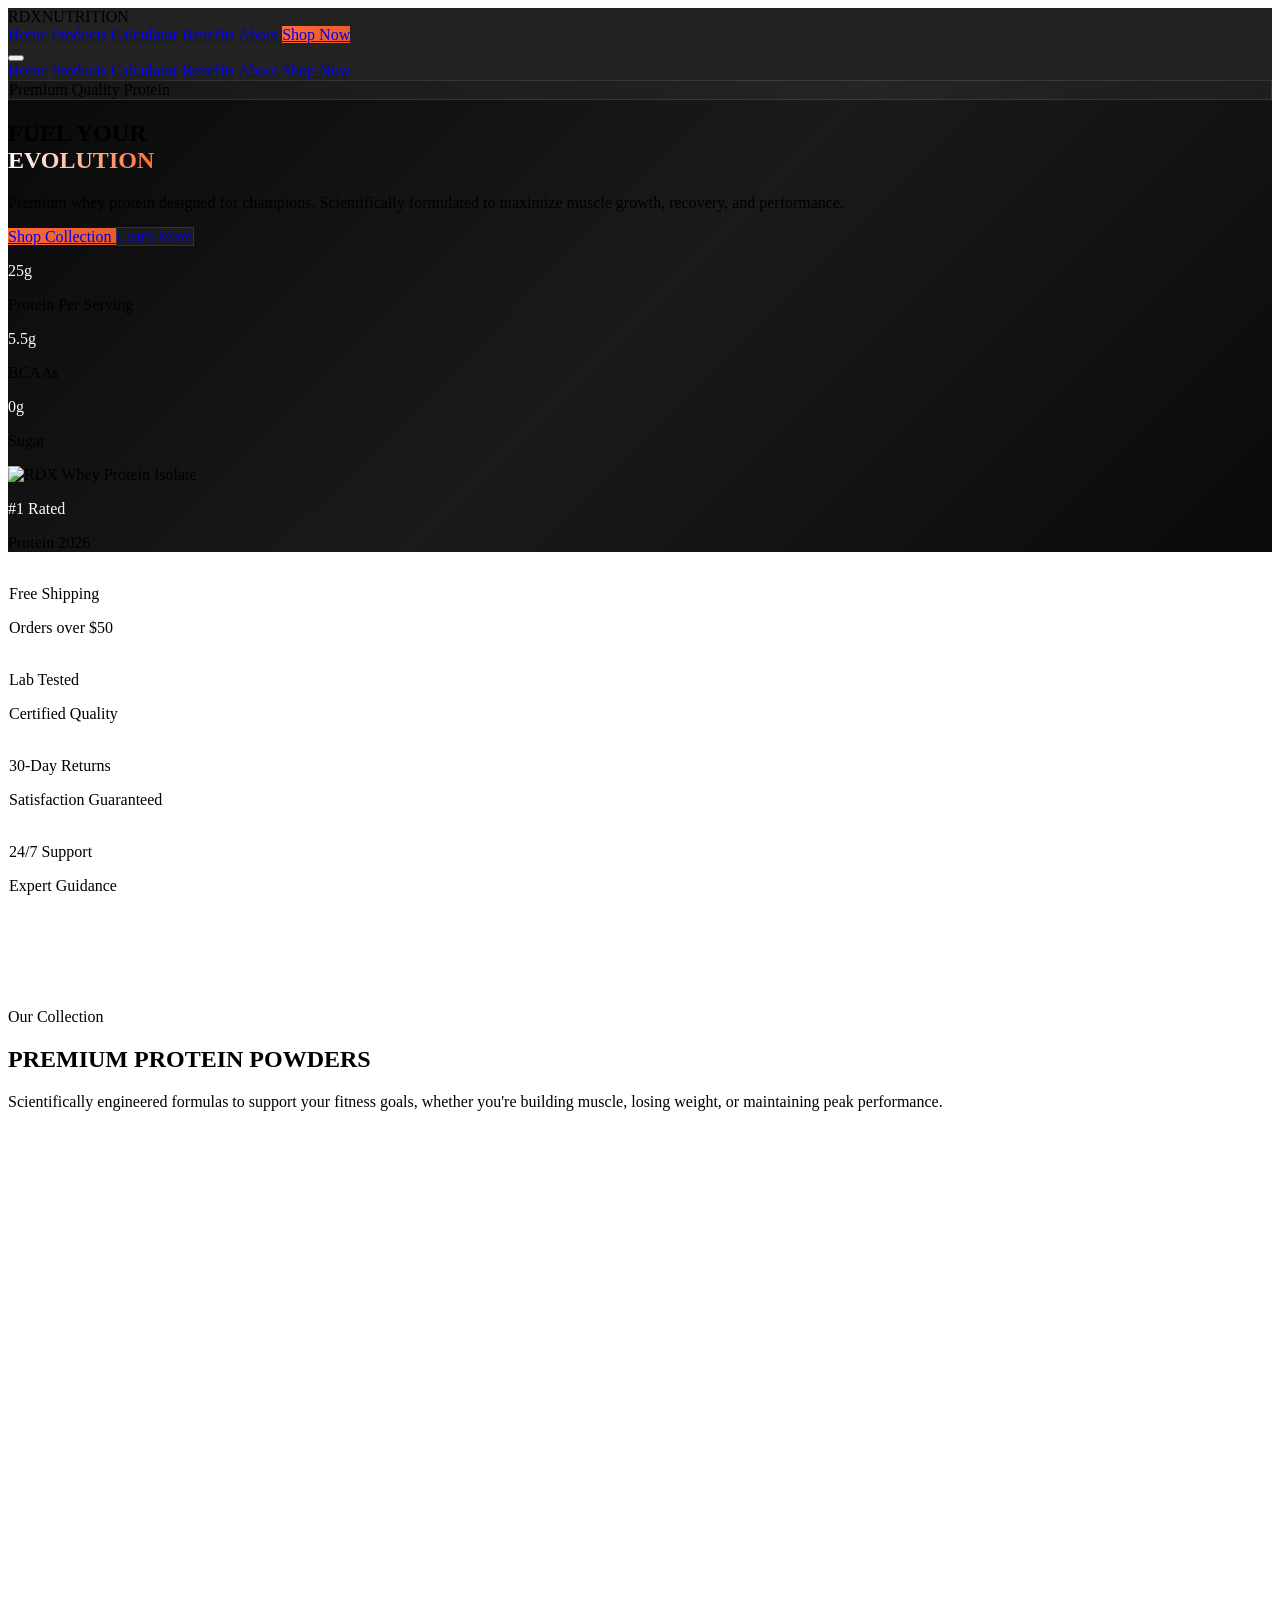
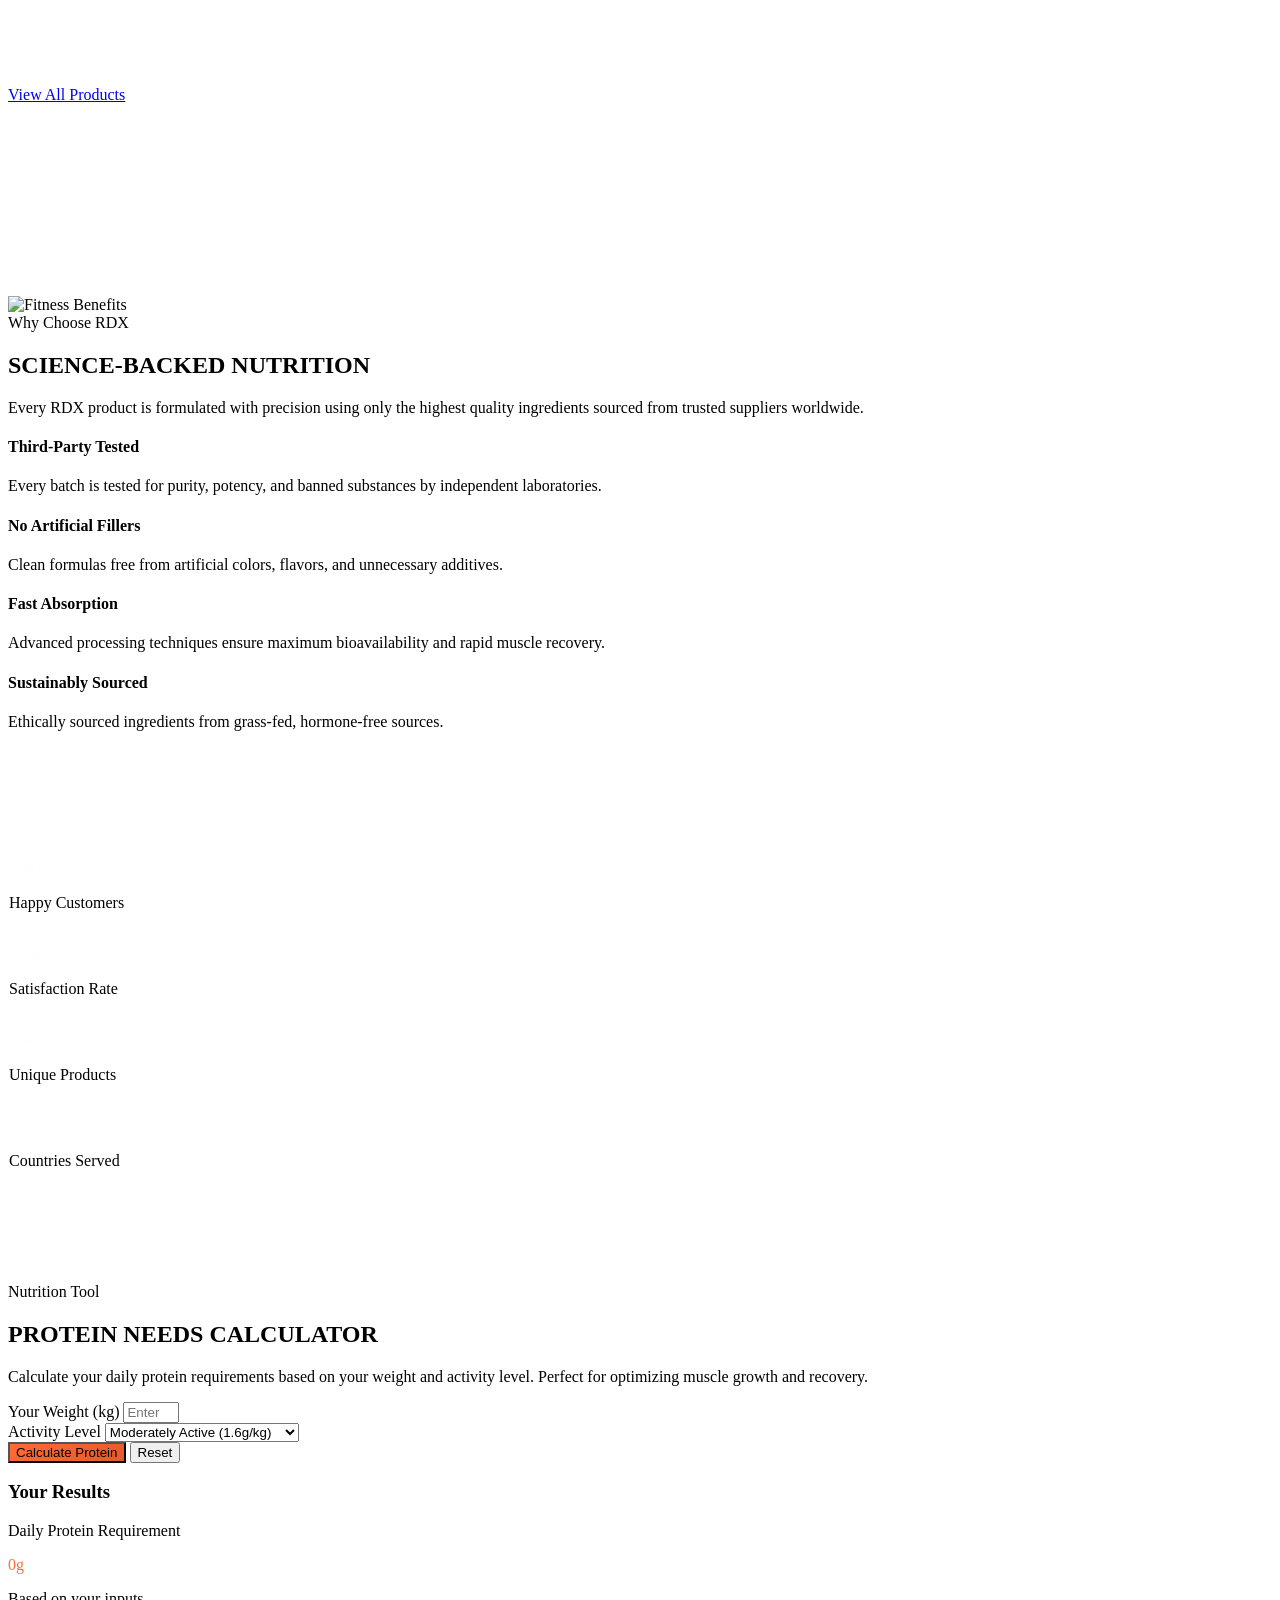
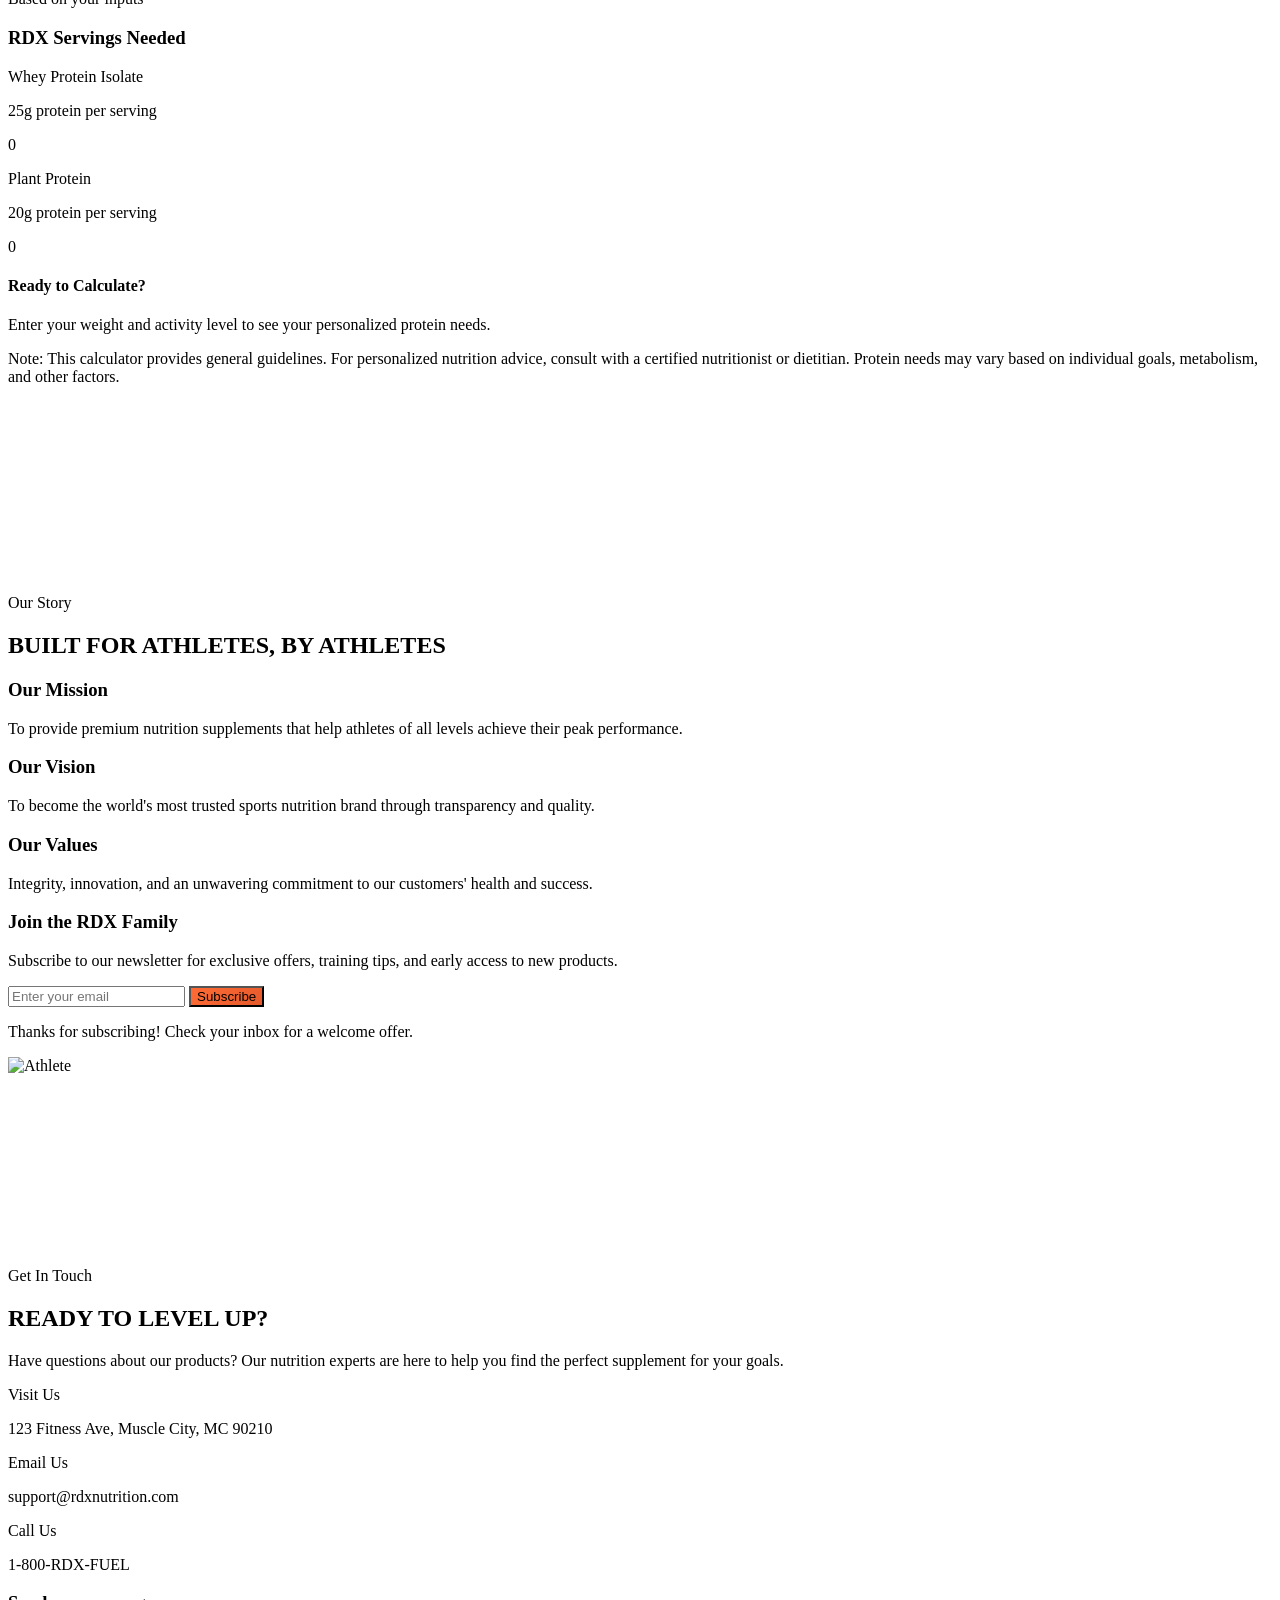
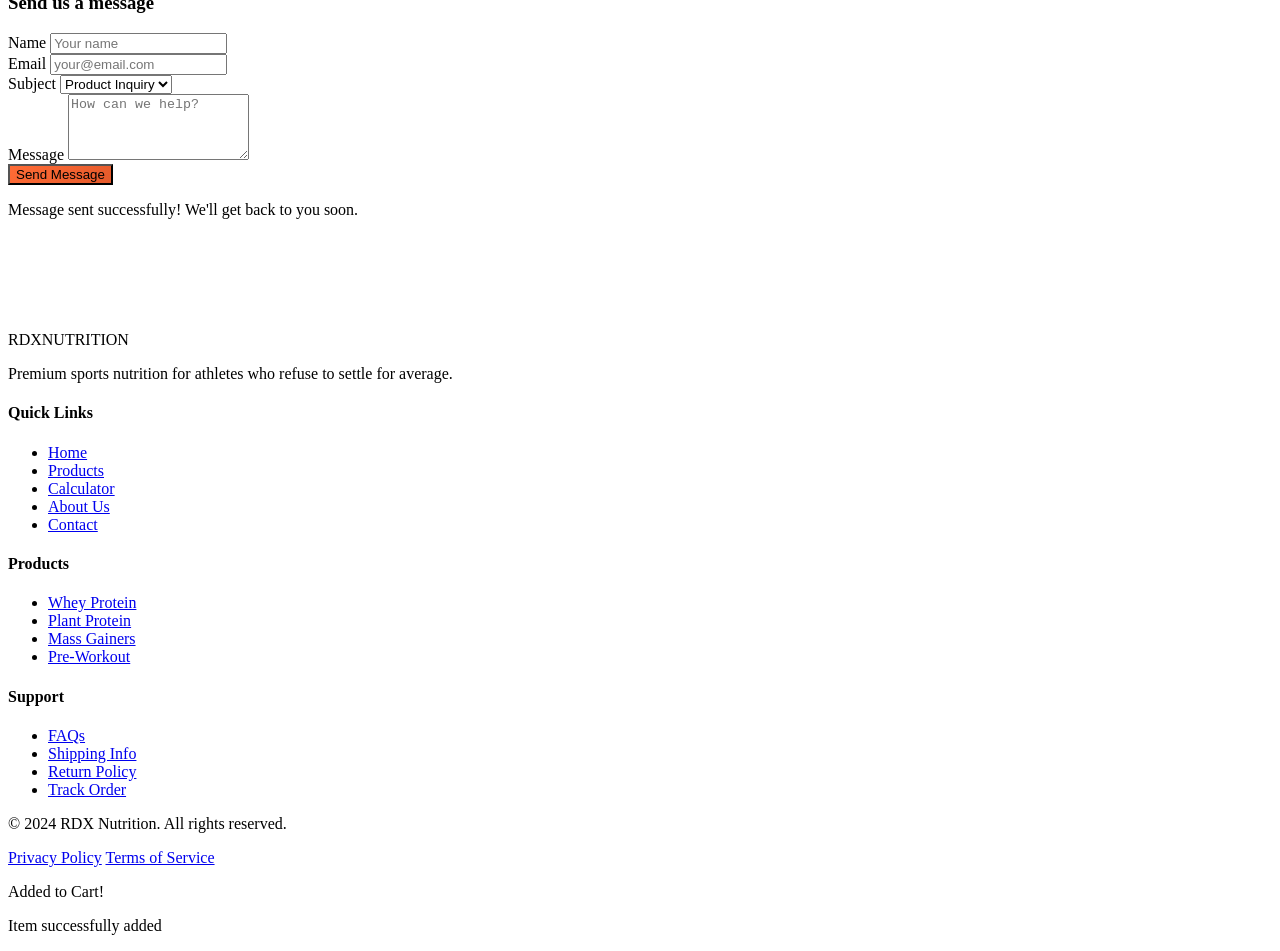
==== commit 2f800ff4: "Update and rename gemini GYM.html to index.html" ====
--- a/index.html
+++ b/index.html
@@ -292,7 +292,7 @@
                                 </div>
                                 <div>
                                     <p class="font-bold text-white text-shimmer">#1 Rated</p>
-                                    <p class="text-sm text-gray-400">Protein 2024</p>
+                                    <p class="text-sm text-gray-400">Protein 2026</p>
                                 </div>
                             </div>
                         </div>
@@ -1034,5 +1034,4 @@
         });
     </script>
 </body>
-
 </html>
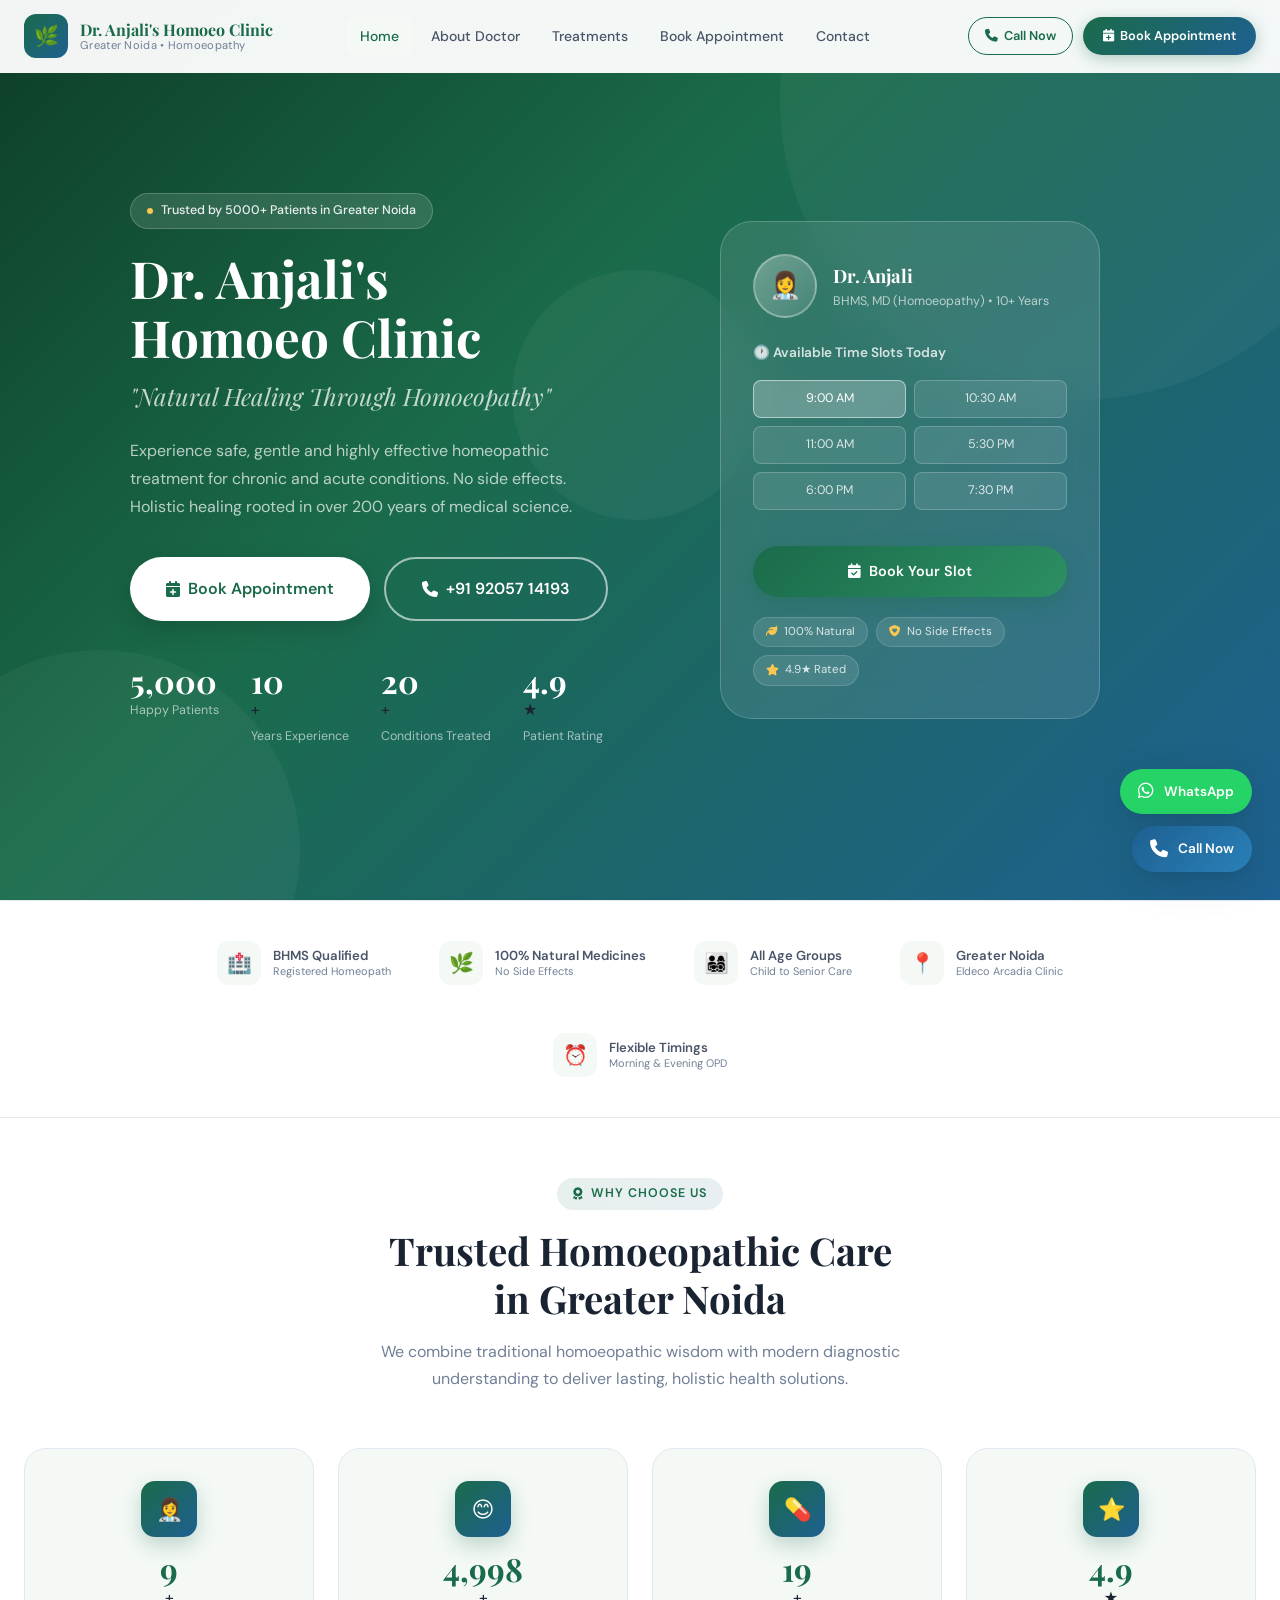
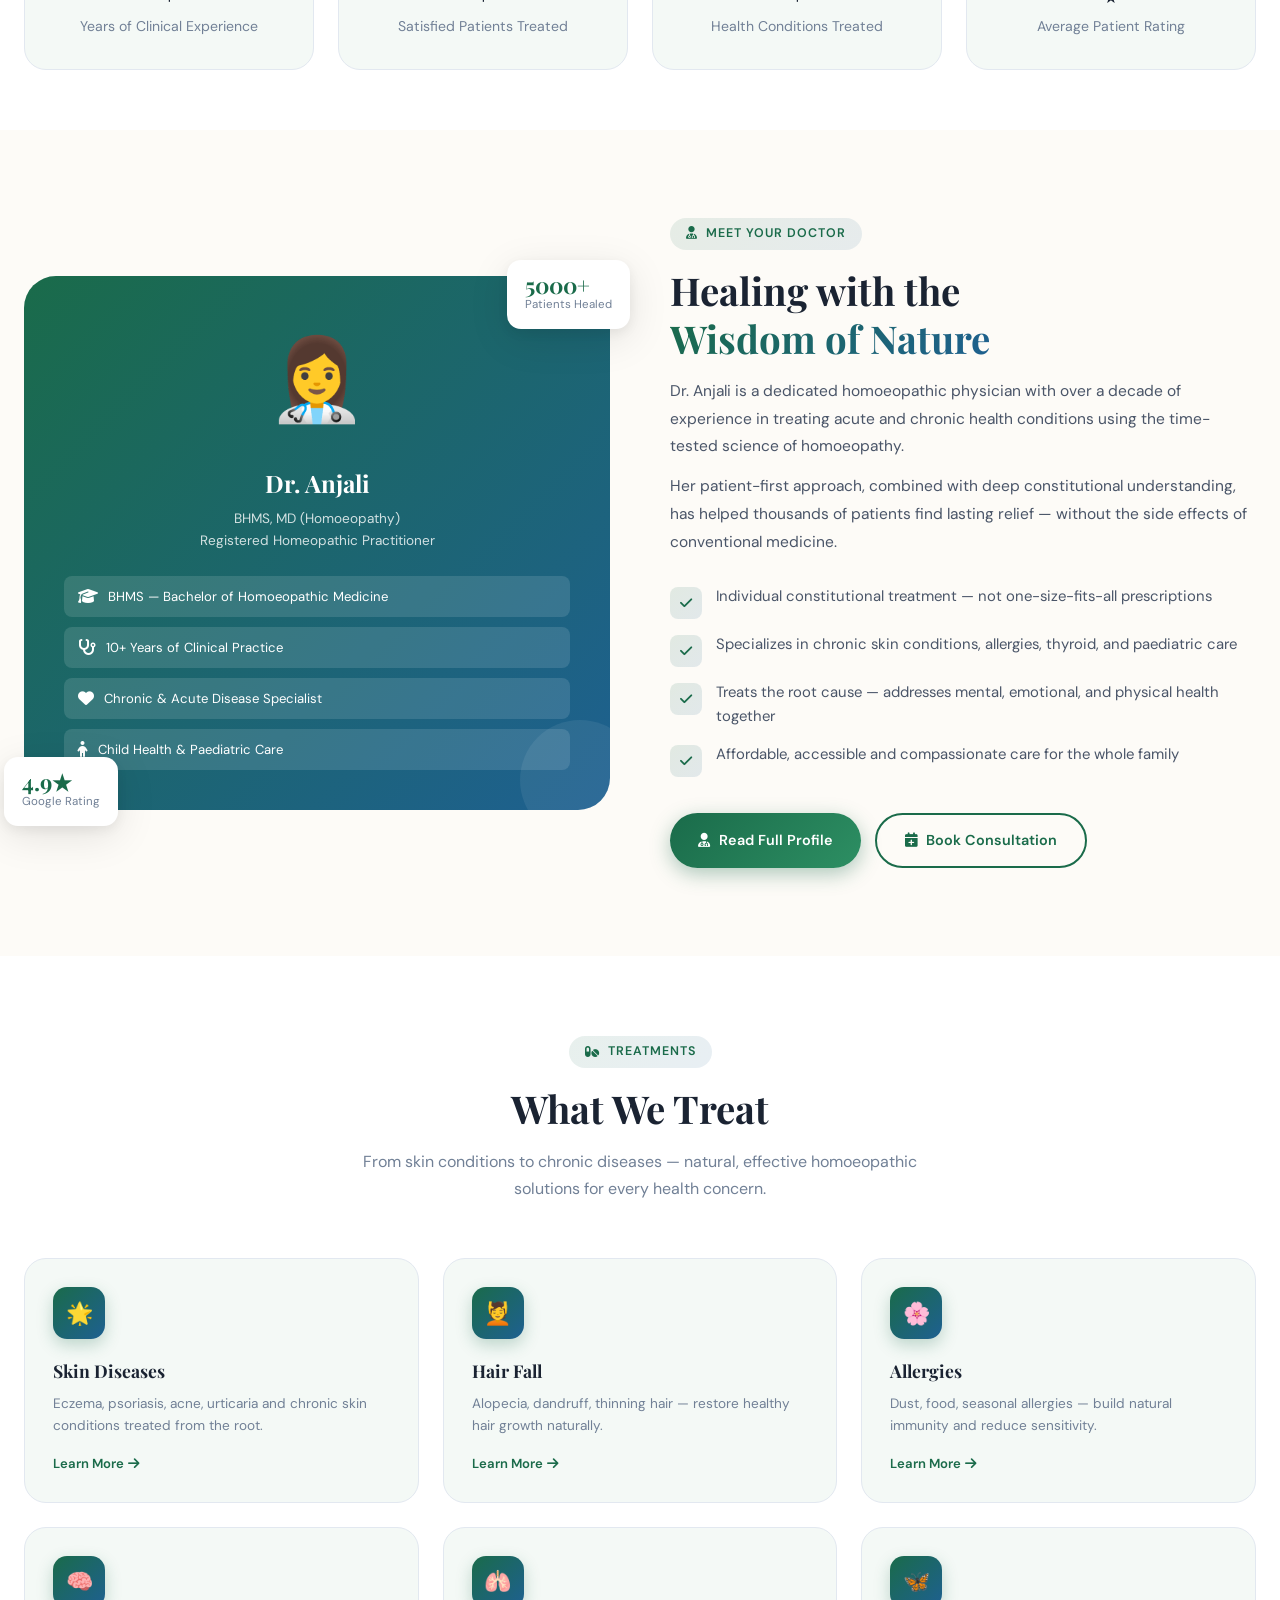
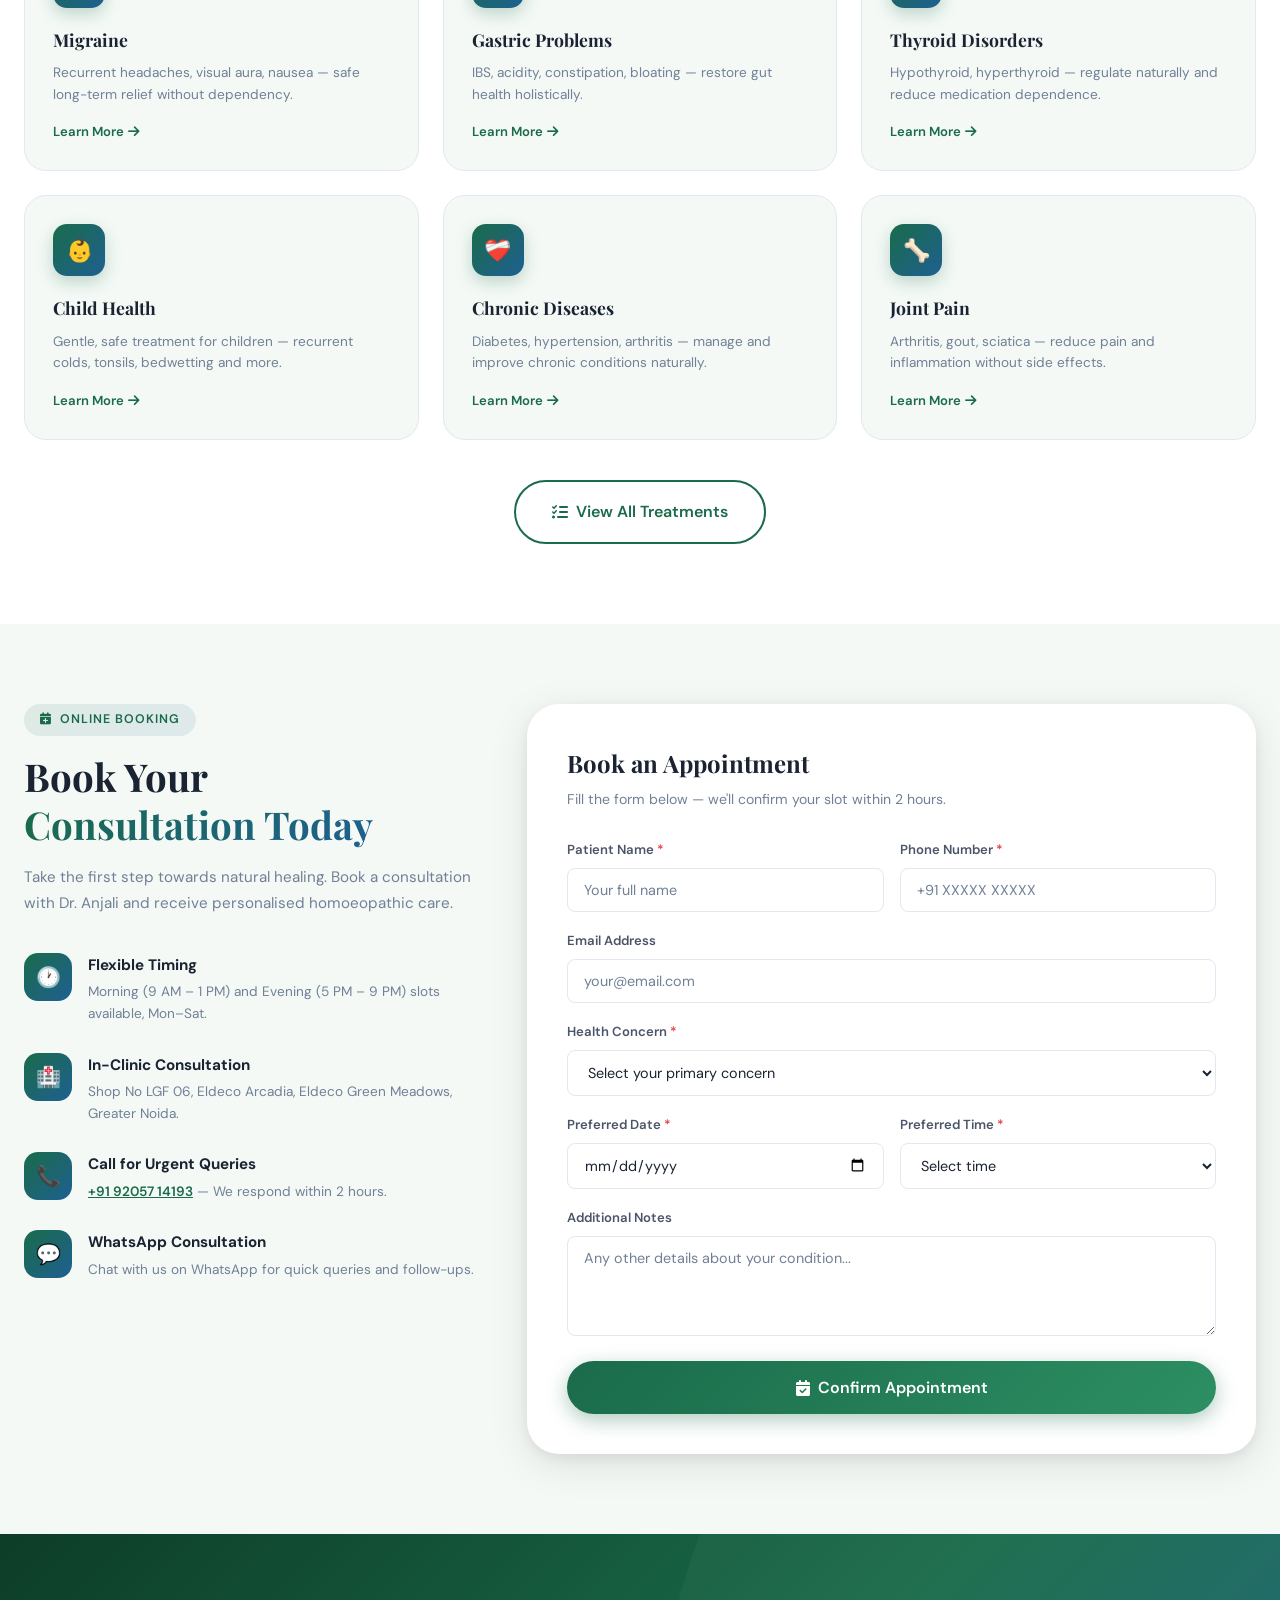
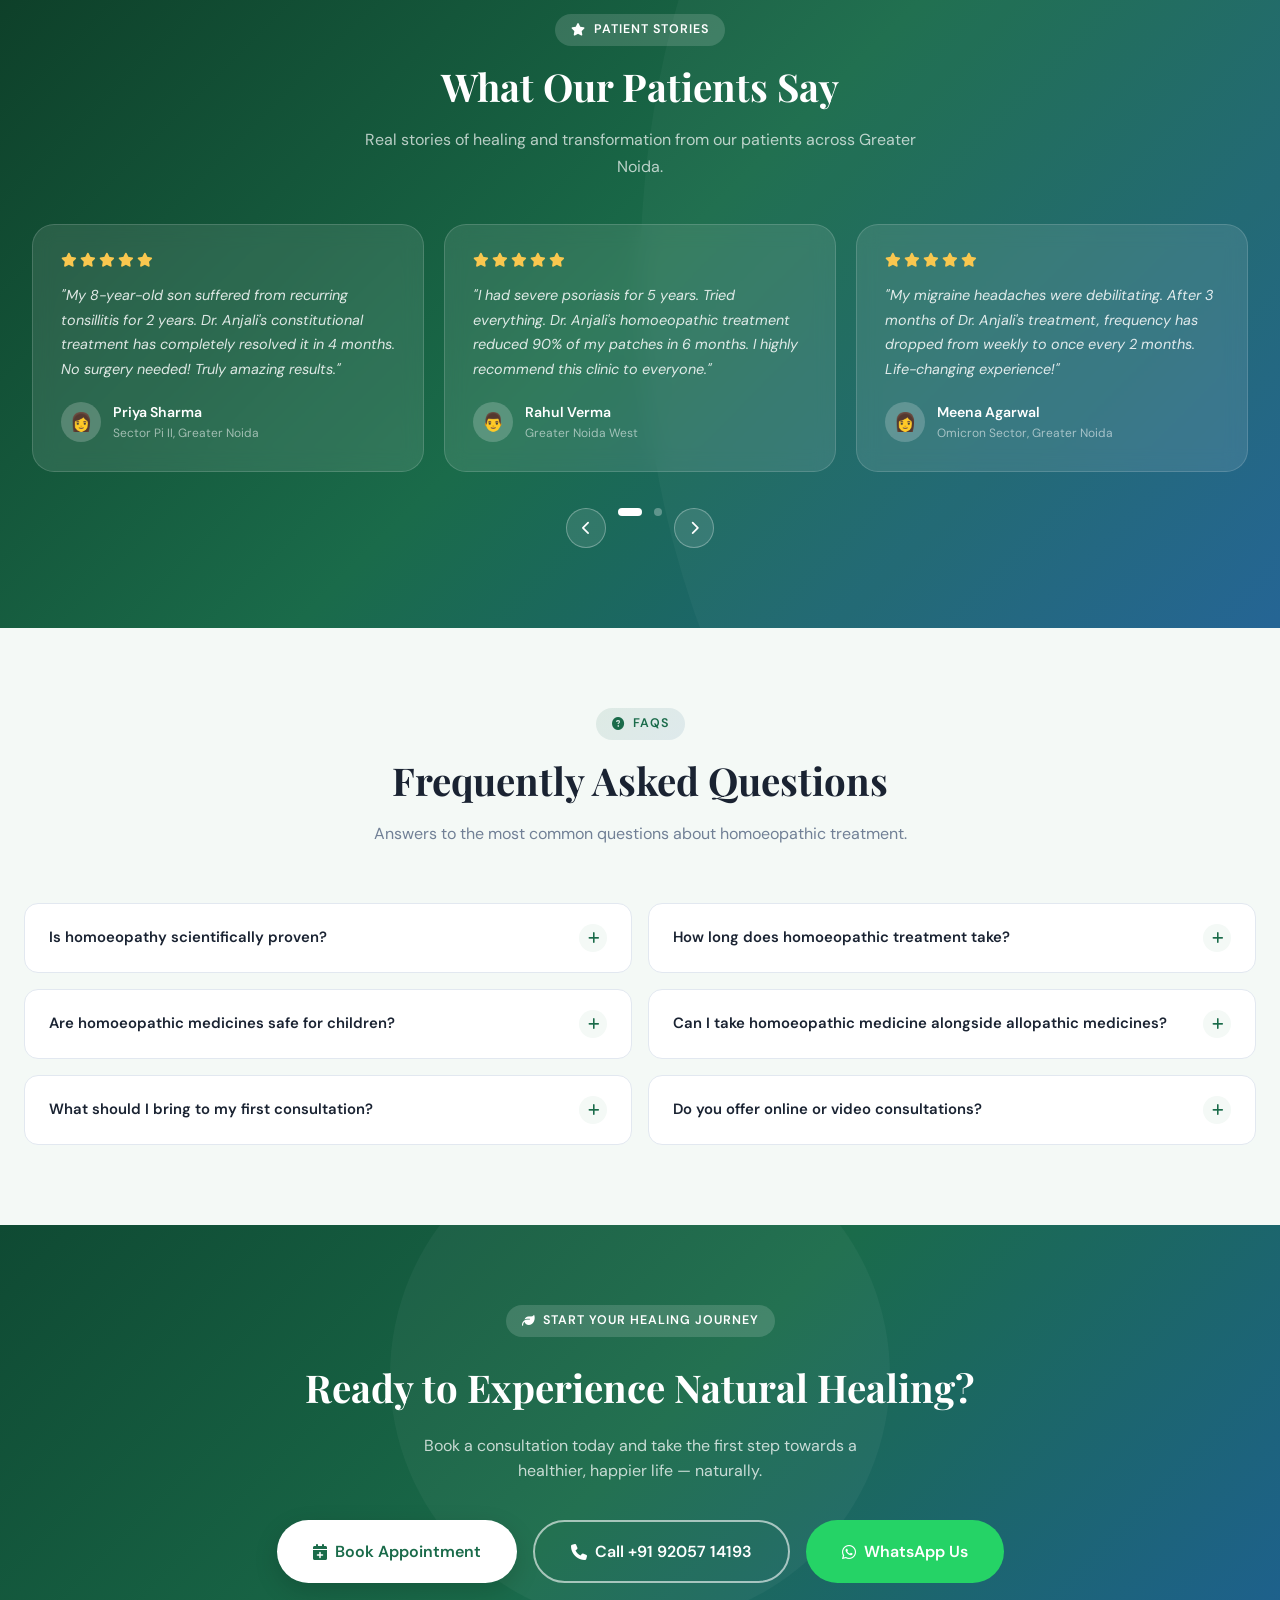
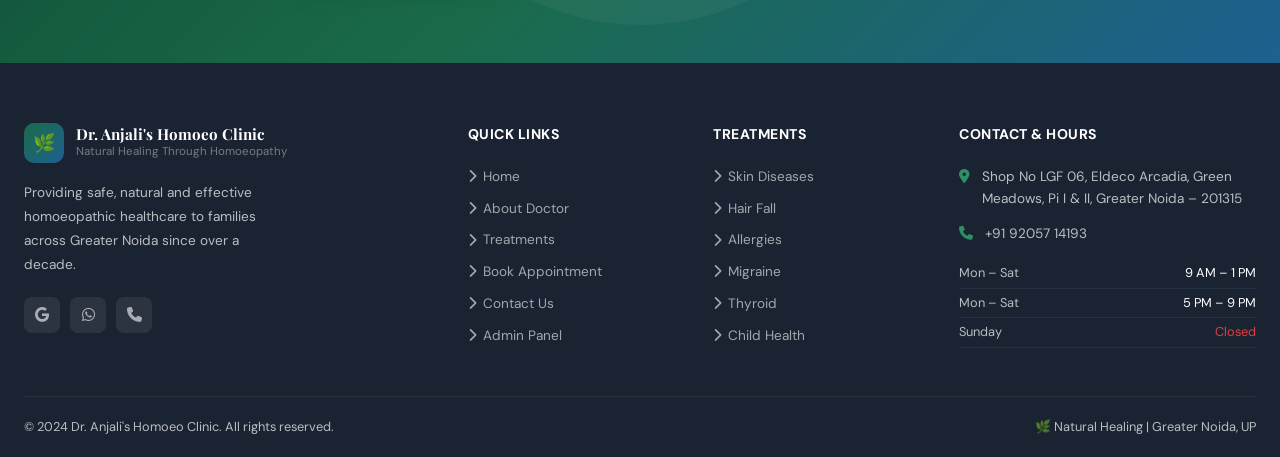
==== commit 0d0e3d14: "Add files via upload" ====
--- a/index.html
+++ b/index.html
@@ -1,1037 +1,649 @@
-<!DOCTYPE html>
-<html lang="en" class="scroll-smooth">
-<head>
-    <meta charset="UTF-8">
-    <meta name="viewport" content="width=device-width, initial-scale=1.0">
-    <title>RDX Nutrition - Premium Protein Supplements</title>
-    <script src="https://cdn.tailwindcss.com"></script>
-    <script src="https://unpkg.com/lucide@latest"></script>
-    <link rel="preconnect" href="https://fonts.googleapis.com">
-    <link rel="preconnect" href="https://fonts.gstatic.com" crossorigin>
-    <link href="https://fonts.googleapis.com/css2?family=Inter:wght@300;400;500;600;700;800;900&display=swap" rel="stylesheet">
-    
-    <script>
-        tailwind.config = {
-            theme: {
-                extend: {
-                    fontFamily: {
-                        sans: ['Inter', 'sans-serif'],
-                    },
-                    colors: {
-                        rdx: {
-                            black: '#0a0a0a',
-                            orange: '#ff6b35',
-                            darkorange: '#e55a2b',
-                            gray: '#1a1a1a',
-                            lightgray: '#2a2a2a'
-                        }
-                    },
-                    animation: {
-                        'fade-in-up': 'fadeInUp 0.8s ease-out',
-                        'slide-in-right': 'slideInRight 0.8s ease-out',
-                        'bounce-slow': 'bounce 3s infinite',
-                    },
-                    keyframes: {
-                        fadeInUp: {
-                            '0%': { opacity: '0', transform: 'translateY(30px)' },
-                            '100%': { opacity: '1', transform: 'translateY(0)' },
-                        },
-                        slideInRight: {
-                            '0%': { opacity: '0', transform: 'translateX(50px)' },
-                            '100%': { opacity: '1', transform: 'translateX(0)' },
-                        }
-                    }
-                }
-            }
-        }
-    </script>
-    
-    <style>
-        .gradient-text {
-            background: linear-gradient(135deg, #ff6b35 0%, #ff8c5a 100%);
-            -webkit-background-clip: text;
-            -webkit-text-fill-color: transparent;
-            background-clip: text;
-        }
-        
-        .hero-gradient {
-            background: linear-gradient(135deg, #0a0a0a 0%, #1a1a1a 50%, #0a0a0a 100%);
-        }
-        
-        .card-hover {
-            transition: all 0.3s ease;
-        }
-        
-        .card-hover:hover {
-            transform: translateY(-10px);
-            box-shadow: 0 20px 40px rgba(255, 107, 53, 0.2);
-        }
-        
-        .nav-blur {
-            backdrop-filter: blur(10px);
-            background: rgba(10, 10, 10, 0.9);
-        }
-        
-        .btn-primary {
-            background: linear-gradient(135deg, #ff6b35 0%, #e55a2b 100%);
-            transition: all 0.3s ease;
-        }
-        
-        .btn-primary:hover {
-            transform: scale(1.05);
-            box-shadow: 0 10px 30px rgba(255, 107, 53, 0.4);
-        }
-        
-        .section-padding {
-            padding-top: 6rem;
-            padding-bottom: 6rem;
-        }
-        
-        /* Modern 3D Effects */
-        .product-3d {
-            transform-style: preserve-3d;
-            transition: transform 0.8s cubic-bezier(0.175, 0.885, 0.32, 1.275);
-            perspective: 1000px;
-        }
-        
-        .product-3d:hover {
-            transform: rotateY(15deg) rotateX(5deg) translateZ(20px);
-            box-shadow: 
-                0 25px 50px rgba(255, 107, 53, 0.3),
-                0 0 0 1px rgba(255, 107, 53, 0.1),
-                20px 20px 40px rgba(0, 0, 0, 0.5);
-        }
-        
-        .floating-element {
-            animation: floating 6s ease-in-out infinite;
-        }
-        
-        @keyframes floating {
-            0%, 100% { transform: translateY(0px) rotate(0deg); }
-            50% { transform: translateY(-20px) rotate(2deg); }
-        }
-        
-        .pulse-glow {
-            animation: pulse-glow 2s ease-in-out infinite alternate;
-        }
-        
-        @keyframes pulse-glow {
-            0% { box-shadow: 0 0 10px rgba(255, 107, 53, 0.3); }
-            100% { box-shadow: 0 0 30px rgba(255, 107, 53, 0.7); }
-        }
-        
-        .text-shimmer {
-            background: linear-gradient(90deg, #fff, #ff6b35, #fff);
-            background-size: 200% 100%;
-            -webkit-background-clip: text;
-            background-clip: text;
-            -webkit-text-fill-color: transparent;
-            animation: shimmer 3s ease-in-out infinite;
-        }
-        
-        @keyframes shimmer {
-            0% { background-position: -200% 0; }
-            100% { background-position: 200% 0; }
-        }
-        
-        .glass-card {
-            background: rgba(255, 255, 255, 0.05);
-            backdrop-filter: blur(10px);
-            border: 1px solid rgba(255, 255, 255, 0.1);
-        }
-        
-        .parallax-section {
-            background-attachment: fixed;
-            background-position: center;
-            background-repeat: no-repeat;
-            background-size: cover;
-        }
-        
-        .morphing-blob {
-            animation: morph 8s ease-in-out infinite;
-            border-radius: 60% 40% 30% 70% / 60% 30% 70% 40%;
-        }
-        
-        @keyframes morph {
-            0% { border-radius: 60% 40% 30% 70% / 60% 30% 70% 40%; }
-            50% { border-radius: 30% 60% 70% 40% / 50% 60% 30% 60%; }
-            100% { border-radius: 60% 40% 30% 70% / 60% 30% 70% 40%; }
-        }
-        
-        .stagger-animation > * {
-            opacity: 0;
-            transform: translateY(30px);
-            animation: fadeUp 0.6s ease forwards;
-        }
-        
-        .stagger-animation > *:nth-child(1) { animation-delay: 0.1s; }
-        .stagger-animation > *:nth-child(2) { animation-delay: 0.2s; }
-        .stagger-animation > *:nth-child(3) { animation-delay: 0.3s; }
-        .stagger-animation > *:nth-child(4) { animation-delay: 0.4s; }
-        
-        @keyframes fadeUp {
-            to {
-                opacity: 1;
-                transform: translateY(0);
-            }
-        }
-        
-        .scroll-reveal {
-            opacity: 0;
-            transform: translateY(50px);
-            transition: all 0.8s ease;
-        }
-        
-        .scroll-reveal.revealed {
-            opacity: 1;
-            transform: translateY(0);
-        }
-    </style>
-</head>
-<body class="bg-rdx-black text-white font-sans antialiased">
-
-    <nav class="fixed w-full z-50 nav-blur border-b border-rdx-lightgray">
-        <div class="max-w-7xl mx-auto px-4 sm:px-6 lg:px-8">
-            <div class="flex justify-between items-center h-20">
-                <div class="flex items-center space-x-2">
-                    <i data-lucide="zap" class="w-8 h-8 text-rdx-orange"></i>
-                    <span class="text-2xl font-black tracking-tighter">RDX<span class="text-rdx-orange">NUTRITION</span></span>
-                </div>
-                
-                <div class="hidden md:flex items-center space-x-8">
-                    <a href="#home" class="text-gray-300 hover:text-rdx-orange transition-colors font-medium">Home</a>
-                    <a href="#products" class="text-gray-300 hover:text-rdx-orange transition-colors font-medium">Products</a>
-                    <a href="#calculator" class="text-gray-300 hover:text-rdx-orange transition-colors font-medium">Calculator</a>
-                    <a href="#benefits" class="text-gray-300 hover:text-rdx-orange transition-colors font-medium">Benefits</a>
-                    <a href="#about" class="text-gray-300 hover:text-rdx-orange transition-colors font-medium">About</a>
-                    <a href="#contact" class="btn-primary px-6 py-2 rounded-full font-semibold text-white">Shop Now</a>
-                </div>
-                
-                <button id="mobile-menu-btn" class="md:hidden text-white">
-                    <i data-lucide="menu" class="w-6 h-6"></i>
-                </button>
-            </div>
-        </div>
-        
-        <div id="mobile-menu" class="hidden md:hidden bg-rdx-gray border-t border-rdx-lightgray">
-            <div class="px-4 pt-2 pb-6 space-y-2">
-                <a href="#home" class="block px-3 py-2 text-gray-300 hover:text-rdx-orange hover:bg-rdx-lightgray rounded-md">Home</a>
-                <a href="#products" class="block px-3 py-2 text-gray-300 hover:text-rdx-orange hover:bg-rdx-lightgray rounded-md">Products</a>
-                <a href="#calculator" class="block px-3 py-2 text-gray-300 hover:text-rdx-orange hover:bg-rdx-lightgray rounded-md">Calculator</a>
-                <a href="#benefits" class="block px-3 py-2 text-gray-300 hover:text-rdx-orange hover:bg-rdx-lightgray rounded-md">Benefits</a>
-                <a href="#about" class="block px-3 py-2 text-gray-300 hover:text-rdx-orange hover:bg-rdx-lightgray rounded-md">About</a>
-                <a href="#contact" class="block px-3 py-2 text-rdx-orange font-semibold">Shop Now</a>
-            </div>
-        </div>
-    </nav>
-
-    <section id="home" class="hero-gradient min-h-screen flex items-center pt-20 relative overflow-hidden">
-        <div class="absolute inset-0 overflow-hidden">
-            <div class="absolute top-20 left-10 w-96 h-96 bg-rdx-orange rounded-full filter blur-3xl animate-pulse floating-element"></div>
-            <div class="absolute bottom-20 right-10 w-80 h-80 bg-rdx-darkorange rounded-full filter blur-3xl animate-pulse delay-1000 floating-element" style="animation-delay: 2s;"></div>
-            
-            <div class="absolute top-1/4 left-1/4 w-8 h-8 bg-rdx-orange/20 rounded-full floating-element" style="animation-delay: 1s;"></div>
-            <div class="absolute top-1/3 right-1/4 w-6 h-6 bg-rdx-orange/30 rounded-full floating-element" style="animation-delay: 1.5s;"></div>
-            <div class="absolute bottom-1/4 left-1/3 w-10 h-10 bg-rdx-darkorange/20 rounded-full floating-element" style="animation-delay: 2.5s;"></div>
-        </div>
-        
-        <div class="max-w-7xl mx-auto px-4 sm:px-6 lg:px-8 relative z-10">
-            <div class="grid md:grid-cols-2 gap-12 items-center">
-                <div class="animate-fade-in-up">
-                    <div class="inline-flex items-center px-4 py-2 rounded-full glass-card border border-rdx-orange/30 mb-6">
-                        <i data-lucide="flame" class="w-4 h-4 text-rdx-orange mr-2"></i>
-                        <span class="text-sm font-semibold text-rdx-orange">Premium Quality Protein</span>
-                    </div>
-                    <h1 class="text-5xl md:text-7xl font-black leading-tight mb-6">
-                        FUEL YOUR <br>
-                        <span class="gradient-text text-shimmer">EVOLUTION</span>
-                    </h1>
-                    <p class="text-xl text-gray-400 mb-8 max-w-lg">
-                        Premium whey protein designed for champions. Scientifically formulated to maximize muscle growth, recovery, and performance.
-                    </p>
-                    <div class="flex flex-col sm:flex-row gap-4">
-                        <a href="#products" class="btn-primary px-8 py-4 rounded-full font-bold text-center flex items-center justify-center gap-2 pulse-glow">
-                            <i data-lucide="shopping-bag" class="w-5 h-5"></i>
-                            Shop Collection
-                        </a>
-                        <a href="#about" class="glass-card px-8 py-4 rounded-full font-bold border-2 border-rdx-lightgray hover:border-rdx-orange hover:text-rdx-orange transition-all text-center flex items-center justify-center gap-2">
-                            <i data-lucide="play-circle" class="w-5 h-5"></i>
-                            Learn More
-                        </a>
-                    </div>
-                    
-                    <div class="mt-12 flex items-center gap-8 stagger-animation">
-                        <div>
-                            <p class="text-3xl font-bold text-white text-shimmer">25g</p>
-                            <p class="text-sm text-gray-500">Protein Per Serving</p>
-                        </div>
-                        <div class="w-px h-12 bg-gradient-to-b from-transparent via-rdx-orange to-transparent"></div>
-                        <div>
-                            <p class="text-3xl font-bold text-white text-shimmer">5.5g</p>
-                            <p class="text-sm text-gray-500">BCAAs</p>
-                        </div>
-                        <div class="w-px h-12 bg-gradient-to-b from-transparent via-rdx-orange to-transparent"></div>
-                        <div>
-                            <p class="text-3xl font-bold text-white text-shimmer">0g</p>
-                            <p class="text-sm text-gray-500">Sugar</p>
-                        </div>
-                    </div>
-                </div>
-                
-                <div class="relative animate-slide-in-right">
-                    <div class="relative product-3d">
-                        <div class="relative">
-                            <img src="https://static.vecteezy.com/system/resources/previews/044/181/804/non_2x/whey-protein-powder-banner-ad-3d-illustration-of-whey-protein-powder-jar-with-explosion-effect-and-chocolate-pieces-flying-bodybuilding-food-supplements-product-promotion-vector.jpg" alt="RDX Whey Protein Isolate" class="w-full max-h-[600px] object-contain transform hover:scale-105 transition-transform duration-500 drop-shadow-2xl rounded-2xl">
-                            <div class="absolute inset-0 rounded-2xl border-2 border-rdx-orange/20 transform translateZ(10px)"></div>
-                            <div class="absolute inset-4 rounded-xl border border-rdx-orange/10 transform translateZ(20px)"></div>
-                        </div>
-                        <div class="absolute -bottom-6 -left-6 bg-rdx-gray p-4 rounded-xl border border-rdx-lightgray shadow-xl floating-element" style="animation-delay: 0.5s;">
-                            <div class="flex items-center gap-3">
-                                <div class="bg-rdx-orange/20 p-2 rounded-lg pulse-glow">
-                                    <i data-lucide="award" class="w-6 h-6 text-rdx-orange"></i>
-                                </div>
-                                <div>
-                                    <p class="font-bold text-white text-shimmer">#1 Rated</p>
-                                    <p class="text-sm text-gray-400">Protein 2026</p>
-                                </div>
-                            </div>
-                        </div>
-                    </div>
-                </div>
-            </div>
-        </div>
-    </section>
-
-    <section class="bg-rdx-gray py-12 border-y border-rdx-lightgray">
-        <div class="max-w-7xl mx-auto px-4 sm:px-6 lg:px-8">
-            <div class="grid grid-cols-2 md:grid-cols-4 gap-8 text-center stagger-animation">
-                <div class="flex flex-col items-center glass-card p-6 rounded-2xl border border-rdx-lightgray product-3d">
-                    <div class="w-14 h-14 bg-rdx-orange/20 rounded-full flex items-center justify-center mb-3 floating-element">
-                        <i data-lucide="truck" class="w-8 h-8 text-rdx-orange"></i>
-                    </div>
-                    <p class="font-semibold text-lg">Free Shipping</p>
-                    <p class="text-sm text-gray-500 mt-1">Orders over $50</p>
-                </div>
-                <div class="flex flex-col items-center glass-card p-6 rounded-2xl border border-rdx-lightgray product-3d" style="transition-delay: 0.1s;">
-                    <div class="w-14 h-14 bg-rdx-orange/20 rounded-full flex items-center justify-center mb-3 floating-element" style="animation-delay: 0.5s;">
-                        <i data-lucide="shield-check" class="w-8 h-8 text-rdx-orange"></i>
-                    </div>
-                    <p class="font-semibold text-lg">Lab Tested</p>
-                    <p class="text-sm text-gray-500 mt-1">Certified Quality</p>
-                </div>
-                <div class="flex flex-col items-center glass-card p-6 rounded-2xl border border-rdx-lightgray product-3d" style="transition-delay: 0.2s;">
-                    <div class="w-14 h-14 bg-rdx-orange/20 rounded-full flex items-center justify-center mb-3 floating-element" style="animation-delay: 1s;">
-                        <i data-lucide="refresh-cw" class="w-8 h-8 text-rdx-orange"></i>
-                    </div>
-                    <p class="font-semibold text-lg">30-Day Returns</p>
-                    <p class="text-sm text-gray-500 mt-1">Satisfaction Guaranteed</p>
-                </div>
-                <div class="flex flex-col items-center glass-card p-6 rounded-2xl border border-rdx-lightgray product-3d" style="transition-delay: 0.3s;">
-                    <div class="w-14 h-14 bg-rdx-orange/20 rounded-full flex items-center justify-center mb-3 floating-element" style="animation-delay: 1.5s;">
-                        <i data-lucide="headphones" class="w-8 h-8 text-rdx-orange"></i>
-                    </div>
-                    <p class="font-semibold text-lg">24/7 Support</p>
-                    <p class="text-sm text-gray-500 mt-1">Expert Guidance</p>
-                </div>
-            </div>
-        </div>
-    </section>
-
-    <section id="products" class="section-padding bg-rdx-black">
-        <div class="max-w-7xl mx-auto px-4 sm:px-6 lg:px-8">
-            <div class="text-center mb-16">
-                <span class="text-rdx-orange font-semibold tracking-wider uppercase text-sm">Our Collection</span>
-                <h2 class="text-4xl md:text-5xl font-black mt-2 mb-4">PREMIUM PROTEIN POWDERS</h2>
-                <p class="text-gray-400 max-w-2xl mx-auto">Scientifically engineered formulas to support your fitness goals, whether you're building muscle, losing weight, or maintaining peak performance.</p>
-            </div>
-            
-            <div class="grid md:grid-cols-3 gap-8">
-                <div class="bg-rdx-gray rounded-2xl overflow-hidden border border-rdx-lightgray product-3d scroll-reveal">
-                    <div class="relative">
-                        <img src="https://fuelled.in/cdn/shop/files/Fuelled-IcedLatteWheyProtein.jpg?v=1721476210&width=1000" alt="Whey Protein Isolate" class="w-full h-64 object-cover">
-                        <div class="absolute top-4 right-4 bg-rdx-orange text-white px-3 py-1 rounded-full text-sm font-bold pulse-glow">BEST SELLER</div>
-                        <div class="absolute inset-0 bg-gradient-to-t from-rdx-orange/10 to-transparent opacity-0 hover:opacity-100 transition-opacity duration-300"></div>
-                    </div>
-                    <div class="p-6">
-                        <h3 class="text-xl font-bold mb-2 text-shimmer">Whey Protein Isolate</h3>
-                        <p class="text-gray-400 text-sm mb-4">Ultra-pure 90% protein with minimal lactose. Fast absorption for post-workout recovery.</p>
-                        <div class="flex items-center gap-2 mb-4">
-                            <div class="flex text-rdx-orange">
-                                <i data-lucide="star" class="w-4 h-4 fill-current"></i>
-                                <i data-lucide="star" class="w-4 h-4 fill-current"></i>
-                                <i data-lucide="star" class="w-4 h-4 fill-current"></i>
-                                <i data-lucide="star" class="w-4 h-4 fill-current"></i>
-                                <i data-lucide="star" class="w-4 h-4 fill-current"></i>
-                            </div>
-                            <span class="text-sm text-gray-500">(4.9/5)</span>
-                        </div>
-                        <div class="flex items-center justify-between">
-                            <div>
-                                <span class="text-2xl font-bold text-white text-shimmer">$49.99</span>
-                                <span class="text-sm text-gray-500 line-through ml-2">$59.99</span>
-                            </div>
-                            <button class="btn-primary px-4 py-2 rounded-lg font-semibold flex items-center gap-2 add-to-cart pulse-glow">
-                                <i data-lucide="shopping-cart" class="w-4 h-4"></i>
-                                Add to Cart
-                            </button>
-                        </div>
-                    </div>
-                </div>
-
-                <div class="bg-rdx-gray rounded-2xl overflow-hidden border border-rdx-lightgray product-3d scroll-reveal" style="transition-delay: 0.1s;">
-                    <div class="relative">
-                        <img src="https://th.bing.com/th/id/OIP.MggZbGHTFXL8ZijjLgjT7wHaE8?w=279&h=186&c=7&r=0&o=7&pid=1.7&rm=3" alt="Plant Protein" class="w-full h-64 object-cover">
-                        <div class="absolute top-4 right-4 bg-green-500 text-white px-3 py-1 rounded-full text-sm font-bold pulse-glow" style="animation-delay: 0.3s;">VEGAN</div>
-                        <div class="absolute inset-0 bg-gradient-to-t from-green-500/10 to-transparent opacity-0 hover:opacity-100 transition-opacity duration-300"></div>
-                    </div>
-                    <div class="p-6">
-                        <h3 class="text-xl font-bold mb-2 text-shimmer">Complete Plant Protein</h3>
-                        <p class="text-gray-400 text-sm mb-4">Pea, rice, and hemp blend. 20g protein with all essential amino acids.</p>
-                        <div class="flex items-center gap-2 mb-4">
-                            <div class="flex text-rdx-orange">
-                                <i data-lucide="star" class="w-4 h-4 fill-current"></i>
-                                <i data-lucide="star" class="w-4 h-4 fill-current"></i>
-                                <i data-lucide="star" class="w-4 h-4 fill-current"></i>
-                                <i data-lucide="star" class="w-4 h-4 fill-current"></i>
-                                <i data-lucide="star" class="w-4 h-4 fill-current"></i>
-                            </div>
-                            <span class="text-sm text-gray-500">(4.8/5)</span>
-                        </div>
-                        <div class="flex items-center justify-between">
-                            <div>
-                                <span class="text-2xl font-bold text-white text-shimmer">$44.99</span>
-                                <span class="text-sm text-gray-500 line-through ml-2">$54.99</span>
-                            </div>
-                            <button class="btn-primary px-4 py-2 rounded-lg font-semibold flex items-center gap-2 add-to-cart pulse-glow">
-                                <i data-lucide="shopping-cart" class="w-4 h-4"></i>
-                                Add to Cart
-                            </button>
-                        </div>
-                    </div>
-                </div>
-
-                <div class="bg-rdx-gray rounded-2xl overflow-hidden border border-rdx-lightgray product-3d scroll-reveal" style="transition-delay: 0.2s;">
-                    <div class="relative">
-                        <img src="https://www.nutrifyt.com/image/cache/catalog/10march/massgainer3Kgmockup3-1100x1100.jpg" alt="Mass Gainer" class="w-full h-64 object-cover">
-                        <div class="absolute top-4 right-4 bg-blue-500 text-white px-3 py-1 rounded-full text-sm font-bold pulse-glow" style="animation-delay: 0.6s;">BULK</div>
-                        <div class="absolute inset-0 bg-gradient-to-t from-blue-500/10 to-transparent opacity-0 hover:opacity-100 transition-opacity duration-300"></div>
-                    </div>
-                    <div class="p-6">
-                        <h3 class="text-xl font-bold mb-2 text-shimmer">Super Mass Gainer</h3>
-                        <p class="text-gray-400 text-sm mb-4">1250 calories per serving with 50g protein. Perfect for hard gainers.</p>
-                        <div class="flex items-center gap-2 mb-4">
-                            <div class="flex text-rdx-orange">
-                                <i data-lucide="star" class="w-4 h-4 fill-current"></i>
-                                <i data-lucide="star" class="w-4 h-4 fill-current"></i>
-                                <i data-lucide="star" class="w-4 h-4 fill-current"></i>
-                                <i data-lucide="star" class="w-4 h-4 fill-current"></i>
-                                <i data-lucide="star" class="w-4 h-4 fill-current"></i>
-                            </div>
-                            <span class="text-sm text-gray-500">(4.7/5)</span>
-                        </div>
-                        <div class="flex items-center justify-between">
-                            <div>
-                                <span class="text-2xl font-bold text-white text-shimmer">$54.99</span>
-                                <span class="text-sm text-gray-500 line-through ml-2">$64.99</span>
-                            </div>
-                            <button class="btn-primary px-4 py-2 rounded-lg font-semibold flex items-center gap-2 add-to-cart pulse-glow">
-                                <i data-lucide="shopping-cart" class="w-4 h-4"></i>
-                                Add to Cart
-                            </button>
-                        </div>
-                    </div>
-                </div>
-            </div>
-            
-            <div class="mt-12 text-center">
-                <a href="#contact" class="inline-flex items-center gap-2 text-rdx-orange font-semibold hover:gap-4 transition-all">
-                    View All Products <i data-lucide="arrow-right" class="w-5 h-5"></i>
-                </a>
-            </div>
-        </div>
-    </section>
-
-    <section id="benefits" class="section-padding bg-rdx-gray">
-        <div class="max-w-7xl mx-auto px-4 sm:px-6 lg:px-8">
-            <div class="grid md:grid-cols-2 gap-16 items-center">
-                <div>
-                    <img src="https://images.unsplash.com/photo-1534438327276-14e5300c3a48?ixlib=rb-4.0.3&auto=format&fit=crop&w=1200&q=80" alt="Fitness Benefits" class="rounded-2xl shadow-2xl w-full">
-                </div>
-                <div>
-                    <span class="text-rdx-orange font-semibold tracking-wider uppercase text-sm">Why Choose RDX</span>
-                    <h2 class="text-4xl md:text-5xl font-black mt-2 mb-6">SCIENCE-BACKED NUTRITION</h2>
-                    <p class="text-gray-400 mb-8 text-lg">Every RDX product is formulated with precision using only the highest quality ingredients sourced from trusted suppliers worldwide.</p>
-                    
-                    <div class="space-y-6">
-                        <div class="flex items-start gap-4">
-                            <div class="bg-rdx-orange/20 p-3 rounded-lg shrink-0">
-                                <i data-lucide="microscope" class="w-6 h-6 text-rdx-orange"></i>
-                            </div>
-                            <div>
-                                <h4 class="font-bold text-lg mb-1">Third-Party Tested</h4>
-                                <p class="text-gray-400">Every batch is tested for purity, potency, and banned substances by independent laboratories.</p>
-                            </div>
-                        </div>
-                        
-                        <div class="flex items-start gap-4">
-                            <div class="bg-rdx-orange/20 p-3 rounded-lg shrink-0">
-                                <i data-lucide="leaf" class="w-6 h-6 text-rdx-orange"></i>
-                            </div>
-                            <div>
-                                <h4 class="font-bold text-lg mb-1">No Artificial Fillers</h4>
-                                <p class="text-gray-400">Clean formulas free from artificial colors, flavors, and unnecessary additives.</p>
-                            </div>
-                        </div>
-                        
-                        <div class="flex items-start gap-4">
-                            <div class="bg-rdx-orange/20 p-3 rounded-lg shrink-0">
-                                <i data-lucide="clock" class="w-6 h-6 text-rdx-orange"></i>
-                            </div>
-                            <div>
-                                <h4 class="font-bold text-lg mb-1">Fast Absorption</h4>
-                                <p class="text-gray-400">Advanced processing techniques ensure maximum bioavailability and rapid muscle recovery.</p>
-                            </div>
-                        </div>
-                        
-                        <div class="flex items-start gap-4">
-                            <div class="bg-rdx-orange/20 p-3 rounded-lg shrink-0">
-                                <i data-lucide="globe" class="w-6 h-6 text-rdx-orange"></i>
-                            </div>
-                            <div>
-                                <h4 class="font-bold text-lg mb-1">Sustainably Sourced</h4>
-                                <p class="text-gray-400">Ethically sourced ingredients from grass-fed, hormone-free sources.</p>
-                            </div>
-                        </div>
-                    </div>
-                </div>
-            </div>
-        </div>
-    </section>
-
-    <section class="py-20 bg-rdx-orange relative overflow-hidden">
-        <div class="absolute inset-0 bg-gradient-to-r from-rdx-darkorange to-rdx-orange">
-            <div class="absolute top-1/4 left-1/4 w-96 h-96 bg-white/10 morphing-blob floating-element"></div>
-            <div class="absolute bottom-1/4 right-1/4 w-80 h-80 bg-white/15 morphing-blob floating-element" style="animation-delay: 4s;"></div>
-            <div class="absolute top-1/2 left-1/2 -translate-x-1/2 -translate-y-1/2 w-64 h-64 bg-white/20 morphing-blob floating-element" style="animation-delay: 2s;"></div>
-        </div>
-        <div class="max-w-7xl mx-auto px-4 sm:px-6 lg:px-8 relative z-10">
-            <div class="grid grid-cols-2 md:grid-cols-4 gap-8 text-center text-white stagger-animation">
-                <div class="glass-card p-8 rounded-3xl border border-white/20 product-3d">
-                    <p class="text-6xl font-black mb-2 text-shimmer">50K+</p>
-                    <p class="font-semibold opacity-90 text-lg">Happy Customers</p>
-                </div>
-                <div class="glass-card p-8 rounded-3xl border border-white/20 product-3d" style="transition-delay: 0.1s;">
-                    <p class="text-6xl font-black mb-2 text-shimmer">98%</p>
-                    <p class="font-semibold opacity-90 text-lg">Satisfaction Rate</p>
-                </div>
-                <div class="glass-card p-8 rounded-3xl border border-white/20 product-3d" style="transition-delay: 0.2s;">
-                    <p class="text-6xl font-black mb-2 text-shimmer">25+</p>
-                    <p class="font-semibold opacity-90 text-lg">Unique Products</p>
-                </div>
-                <div class="glass-card p-8 rounded-3xl border border-white/20 product-3d" style="transition-delay: 0.3s;">
-                    <p class="text-6xl font-black mb-2 text-shimmer">15</p>
-                    <p class="font-semibold opacity-90 text-lg">Countries Served</p>
-                </div>
-            </div>
-        </div>
-    </section>
-
-    <section id="calculator" class="section-padding bg-rdx-gray">
-        <div class="max-w-4xl mx-auto px-4 sm:px-6 lg:px-8">
-            <div class="bg-rdx-black rounded-3xl p-8 md:p-12 border border-rdx-lightgray">
-                <div class="text-center mb-8">
-                    <span class="text-rdx-orange font-semibold tracking-wider uppercase text-sm">Nutrition Tool</span>
-                    <h2 class="text-3xl md:text-4xl font-black mt-2 mb-4">PROTEIN NEEDS CALCULATOR</h2>
-                    <p class="text-gray-400 max-w-2xl mx-auto">Calculate your daily protein requirements based on your weight and activity level. Perfect for optimizing muscle growth and recovery.</p>
-                </div>
-                
-                <div class="grid md:grid-cols-2 gap-8">
-                    <div class="space-y-6">
-                        <div>
-                            <label class="block text-sm font-medium mb-2 text-white">Your Weight (kg)</label>
-                            <input type="number" id="weight" placeholder="Enter your weight in kg" class="w-full px-6 py-4 rounded-xl bg-rdx-gray border border-rdx-lightgray focus:border-rdx-orange focus:outline-none text-white text-lg" min="1" max="200">
-                        </div>
-                        
-                        <div>
-                            <label class="block text-sm font-medium mb-2 text-white">Activity Level</label>
-                            <select id="activity" class="w-full px-6 py-4 rounded-xl bg-rdx-gray border border-rdx-lightgray focus:border-rdx-orange focus:outline-none text-white text-lg">
-                                <option value="1.6">Moderately Active (1.6g/kg)</option>
-                                <option value="1.8">Active Gym Goer (1.8g/kg)</option>
-                                <option value="2.0">Bodybuilder (2.0g/kg)</option>
-                                <option value="2.2">Competitive Athlete (2.2g/kg)</option>
-                            </select>
-                        </div>
-                        
-                        <div class="flex gap-4">
-                            <button id="calculate-protein" class="flex-1 btn-primary py-4 rounded-xl font-bold text-lg">
-                                Calculate Protein
-                            </button>
-                            <button id="reset-calculator" class="flex-1 py-4 rounded-xl font-bold text-lg border border-rdx-lightgray hover:border-rdx-orange hover:text-rdx-orange transition-all">
-                                Reset
-                            </button>
-                        </div>
-                    </div>
-                    
-                    <div>
-                        <div id="protein-calculation" class="hidden">
-                            <div class="bg-rdx-gray rounded-xl p-6 mb-6">
-                                <h3 class="text-xl font-bold mb-4 text-white">Your Results</h3>
-                                <div class="text-center">
-                                    <p class="text-gray-400 mb-2">Daily Protein Requirement</p>
-                                    <p class="text-5xl font-black gradient-text mb-2" id="protein-result">0g</p>
-                                    <p class="text-gray-500 text-sm">Based on your inputs</p>
-                                </div>
-                            </div>
-                            
-                            <div class="bg-rdx-gray rounded-xl p-6">
-                                <h3 class="text-xl font-bold mb-4 text-white">RDX Servings Needed</h3>
-                                <div class="space-y-4">
-                                    <div class="flex justify-between items-center">
-                                        <div>
-                                            <p class="font-medium">Whey Protein Isolate</p>
-                                            <p class="text-sm text-gray-400">25g protein per serving</p>
-                                        </div>
-                                        <span class="text-2xl font-bold text-white" id="whey-servings">0</span>
-                                    </div>
-                                    <div class="flex justify-between items-center">
-                                        <div>
-                                            <p class="font-medium">Plant Protein</p>
-                                            <p class="text-sm text-gray-400">20g protein per serving</p>
-                                        </div>
-                                        <span class="text-2xl font-bold text-white" id="plant-servings">0</span>
-                                    </div>
-                                </div>
-                            </div>
-                        </div>
-                        
-                        <div id="calculator-placeholder" class="bg-rdx-gray rounded-xl p-8 text-center">
-                            <i data-lucide="calculator" class="w-16 h-16 text-rdx-orange mx-auto mb-4"></i>
-                            <h4 class="text-xl font-bold mb-2">Ready to Calculate?</h4>
-                            <p class="text-gray-400">Enter your weight and activity level to see your personalized protein needs.</p>
-                        </div>
-                    </div>
-                </div>
-                
-                <div class="mt-8 pt-8 border-t border-rdx-lightgray">
-                    <div class="flex items-start gap-3 text-sm text-gray-400">
-                        <i data-lucide="info" class="w-5 h-5 text-rdx-orange shrink-0 mt-0.5"></i>
-                        <p>Note: This calculator provides general guidelines. For personalized nutrition advice, consult with a certified nutritionist or dietitian. Protein needs may vary based on individual goals, metabolism, and other factors.</p>
-                    </div>
-                </div>
-            </div>
-        </div>
-    </section>
-
-    <section id="about" class="section-padding bg-rdx-black">
-        <div class="max-w-7xl mx-auto px-4 sm:px-6 lg:px-8">
-            <div class="text-center mb-16">
-                <span class="text-rdx-orange font-semibold tracking-wider uppercase text-sm">Our Story</span>
-                <h2 class="text-4xl md:text-5xl font-black mt-2 mb-4">BUILT FOR ATHLETES, BY ATHLETES</h2>
-            </div>
-            
-            <div class="grid md:grid-cols-3 gap-8 mb-16">
-                <div class="text-center p-8 bg-rdx-gray rounded-2xl border border-rdx-lightgray">
-                    <div class="w-16 h-16 bg-rdx-orange/20 rounded-full flex items-center justify-center mx-auto mb-4">
-                        <i data-lucide="target" class="w-8 h-8 text-rdx-orange"></i>
-                    </div>
-                    <h3 class="text-xl font-bold mb-3">Our Mission</h3>
-                    <p class="text-gray-400">To provide premium nutrition supplements that help athletes of all levels achieve their peak performance.</p>
-                </div>
-                
-                <div class="text-center p-8 bg-rdx-gray rounded-2xl border border-rdx-lightgray">
-                    <div class="w-16 h-16 bg-rdx-orange/20 rounded-full flex items-center justify-center mx-auto mb-4">
-                        <i data-lucide="eye" class="w-8 h-8 text-rdx-orange"></i>
-                    </div>
-                    <h3 class="text-xl font-bold mb-3">Our Vision</h3>
-                    <p class="text-gray-400">To become the world's most trusted sports nutrition brand through transparency and quality.</p>
-                </div>
-                
-                <div class="text-center p-8 bg-rdx-gray rounded-2xl border border-rdx-lightgray">
-                    <div class="w-16 h-16 bg-rdx-orange/20 rounded-full flex items-center justify-center mx-auto mb-4">
-                        <i data-lucide="heart" class="w-8 h-8 text-rdx-orange"></i>
-                    </div>
-                    <h3 class="text-xl font-bold mb-3">Our Values</h3>
-                    <p class="text-gray-400">Integrity, innovation, and an unwavering commitment to our customers' health and success.</p>
-                </div>
-            </div>
-            
-            <div class="bg-rdx-gray rounded-3xl p-8 md:p-12 border border-rdx-lightgray relative overflow-hidden">
-                <div class="absolute top-0 right-0 w-64 h-64 bg-rdx-orange/10 rounded-full filter blur-3xl"></div>
-                <div class="grid md:grid-cols-2 gap-12 items-center relative z-10">
-                    <div>
-                        <h3 class="text-3xl font-bold mb-4">Join the RDX Family</h3>
-                        <p class="text-gray-400 mb-6">Subscribe to our newsletter for exclusive offers, training tips, and early access to new products.</p>
-                        <form id="newsletter-form" class="flex flex-col sm:flex-row gap-4">
-                            <input type="email" placeholder="Enter your email" class="flex-1 px-6 py-3 rounded-full bg-rdx-black border border-rdx-lightgray focus:border-rdx-orange focus:outline-none text-white" required>
-                            <button type="submit" class="btn-primary px-8 py-3 rounded-full font-bold whitespace-nowrap">
-                                Subscribe
-                            </button>
-                        </form>
-                        <p id="newsletter-message" class="mt-4 text-green-400 hidden">Thanks for subscribing! Check your inbox for a welcome offer.</p>
-                    </div>
-                    <div class="flex justify-center">
-                        <img src="https://images.unsplash.com/photo-1571019613454-1cb2f99b2d8b?ixlib=rb-4.0.3&auto=format&fit=crop&w=1200&q=80" alt="Athlete" class="rounded-2xl shadow-xl">
-                    </div>
-                </div>
-            </div>
-        </div>
-    </section>
-
-    <section id="contact" class="section-padding bg-rdx-gray">
-        <div class="max-w-7xl mx-auto px-4 sm:px-6 lg:px-8">
-            <div class="grid md:grid-cols-2 gap-16">
-                <div>
-                    <span class="text-rdx-orange font-semibold tracking-wider uppercase text-sm">Get In Touch</span>
-                    <h2 class="text-4xl font-black mt-2 mb-6">READY TO LEVEL UP?</h2>
-                    <p class="text-gray-400 mb-8">Have questions about our products? Our nutrition experts are here to help you find the perfect supplement for your goals.</p>
-                    
-                    <div class="space-y-6">
-                        <div class="flex items-center gap-4">
-                            <div class="w-12 h-12 bg-rdx-black rounded-full flex items-center justify-center">
-                                <i data-lucide="map-pin" class="w-5 h-5 text-rdx-orange"></i>
-                            </div>
-                            <div>
-                                <p class="font-semibold">Visit Us</p>
-                                <p class="text-gray-400">123 Fitness Ave, Muscle City, MC 90210</p>
-                            </div>
-                        </div>
-                        
-                        <div class="flex items-center gap-4">
-                            <div class="w-12 h-12 bg-rdx-black rounded-full flex items-center justify-center">
-                                <i data-lucide="mail" class="w-5 h-5 text-rdx-orange"></i>
-                            </div>
-                            <div>
-                                <p class="font-semibold">Email Us</p>
-                                <p class="text-gray-400">support@rdxnutrition.com</p>
-                            </div>
-                        </div>
-                        
-                        <div class="flex items-center gap-4">
-                            <div class="w-12 h-12 bg-rdx-black rounded-full flex items-center justify-center">
-                                <i data-lucide="phone" class="w-5 h-5 text-rdx-orange"></i>
-                            </div>
-                            <div>
-                                <p class="font-semibold">Call Us</p>
-                                <p class="text-gray-400">1-800-RDX-FUEL</p>
-                            </div>
-                        </div>
-                    </div>
-                    
-                    <div class="mt-8 flex gap-4">
-                        <a href="#" class="w-10 h-10 bg-rdx-black rounded-full flex items-center justify-center hover:bg-rdx-orange transition-colors">
-                            <i data-lucide="instagram" class="w-5 h-5"></i>
-                        </a>
-                        <a href="#" class="w-10 h-10 bg-rdx-black rounded-full flex items-center justify-center hover:bg-rdx-orange transition-colors">
-                            <i data-lucide="facebook" class="w-5 h-5"></i>
-                        </a>
-                        <a href="#" class="w-10 h-10 bg-rdx-black rounded-full flex items-center justify-center hover:bg-rdx-orange transition-colors">
-                            <i data-lucide="twitter" class="w-5 h-5"></i>
-                        </a>
-                        <a href="#" class="w-10 h-10 bg-rdx-black rounded-full flex items-center justify-center hover:bg-rdx-orange transition-colors">
-                            <i data-lucide="youtube" class="w-5 h-5"></i>
-                        </a>
-                    </div>
-                </div>
-                
-                <form id="contact-form" class="bg-rdx-black p-8 rounded-2xl border border-rdx-lightgray">
-                    <h3 class="text-2xl font-bold mb-6">Send us a message</h3>
-                    <div class="space-y-4">
-                        <div>
-                            <label class="block text-sm font-medium mb-2">Name</label>
-                            <input type="text" class="w-full px-4 py-3 rounded-lg bg-rdx-gray border border-rdx-lightgray focus:border-rdx-orange focus:outline-none text-white" placeholder="Your name" required>
-                        </div>
-                        <div>
-                            <label class="block text-sm font-medium mb-2">Email</label>
-                            <input type="email" class="w-full px-4 py-3 rounded-lg bg-rdx-gray border border-rdx-lightgray focus:border-rdx-orange focus:outline-none text-white" placeholder="your@email.com" required>
-                        </div>
-                        <div>
-                            <label class="block text-sm font-medium mb-2">Subject</label>
-                            <select class="w-full px-4 py-3 rounded-lg bg-rdx-gray border border-rdx-lightgray focus:border-rdx-orange focus:outline-none text-white">
-                                <option>Product Inquiry</option>
-                                <option>Order Status</option>
-                                <option>Wholesale</option>
-                                <option>Other</option>
-                            </select>
-                        </div>
-                        <div>
-                            <label class="block text-sm font-medium mb-2">Message</label>
-                            <textarea rows="4" class="w-full px-4 py-3 rounded-lg bg-rdx-gray border border-rdx-lightgray focus:border-rdx-orange focus:outline-none text-white" placeholder="How can we help?" required></textarea>
-                        </div>
-                        <button type="submit" class="w-full btn-primary py-3 rounded-lg font-bold">
-                            Send Message
-                        </button>
-                    </div>
-                    <p id="contact-message" class="mt-4 text-green-400 hidden text-center">Message sent successfully! We'll get back to you soon.</p>
-                </form>
-            </div>
-        </div>
-    </section>
-
-    <footer class="bg-rdx-black border-t border-rdx-lightgray pt-16 pb-8">
-        <div class="max-w-7xl mx-auto px-4 sm:px-6 lg:px-8">
-            <div class="grid md:grid-cols-4 gap-8 mb-12">
-                <div>
-                    <div class="flex items-center space-x-2 mb-4">
-                        <i data-lucide="zap" class="w-6 h-6 text-rdx-orange"></i>
-                        <span class="text-xl font-black">RDX<span class="text-rdx-orange">NUTRITION</span></span>
-                    </div>
-                    <p class="text-gray-400 text-sm">Premium sports nutrition for athletes who refuse to settle for average.</p>
-                </div>
-                
-                <div>
-                    <h4 class="font-bold mb-4">Quick Links</h4>
-                    <ul class="space-y-2 text-sm text-gray-400">
-                        <li><a href="#home" class="hover:text-rdx-orange transition-colors">Home</a></li>
-                        <li><a href="#products" class="hover:text-rdx-orange transition-colors">Products</a></li>
-                        <li><a href="#calculator" class="hover:text-rdx-orange transition-colors">Calculator</a></li>
-                        <li><a href="#about" class="hover:text-rdx-orange transition-colors">About Us</a></li>
-                        <li><a href="#contact" class="hover:text-rdx-orange transition-colors">Contact</a></li>
-                    </ul>
-                </div>
-                
-                <div>
-                    <h4 class="font-bold mb-4">Products</h4>
-                    <ul class="space-y-2 text-sm text-gray-400">
-                        <li><a href="#" class="hover:text-rdx-orange transition-colors">Whey Protein</a></li>
-                        <li><a href="#" class="hover:text-rdx-orange transition-colors">Plant Protein</a></li>
-                        <li><a href="#" class="hover:text-rdx-orange transition-colors">Mass Gainers</a></li>
-                        <li><a href="#" class="hover:text-rdx-orange transition-colors">Pre-Workout</a></li>
-                    </ul>
-                </div>
-                
-                <div>
-                    <h4 class="font-bold mb-4">Support</h4>
-                    <ul class="space-y-2 text-sm text-gray-400">
-                        <li><a href="#" class="hover:text-rdx-orange transition-colors">FAQs</a></li>
-                        <li><a href="#" class="hover:text-rdx-orange transition-colors">Shipping Info</a></li>
-                        <li><a href="#" class="hover:text-rdx-orange transition-colors">Return Policy</a></li>
-                        <li><a href="#" class="hover:text-rdx-orange transition-colors">Track Order</a></li>
-                    </ul>
-                </div>
-            </div>
-            
-            <div class="border-t border-rdx-lightgray pt-8 flex flex-col md:flex-row justify-between items-center">
-                <p class="text-gray-500 text-sm">© 2024 RDX Nutrition. All rights reserved.</p>
-                <div class="flex gap-6 mt-4 md:mt-0 text-sm text-gray-500">
-                    <a href="#" class="hover:text-rdx-orange transition-colors">Privacy Policy</a>
-                    <a href="#" class="hover:text-rdx-orange transition-colors">Terms of Service</a>
-                </div>
-            </div>
-        </div>
-    </footer>
-
-    <div id="cart-notification" class="fixed bottom-4 right-4 bg-rdx-orange text-white px-6 py-4 rounded-lg shadow-2xl transform translate-y-20 transition-transform duration-300 z-50 flex items-center gap-3">
-        <i data-lucide="check-circle" class="w-6 h-6"></i>
-        <div>
-            <p class="font-bold">Added to Cart!</p>
-            <p class="text-sm opacity-90">Item successfully added</p>
-        </div>
-    </div>
-
-    <script>
-        // Initialize Lucide Icons
-        lucide.createIcons();
-        
-        // Mobile Menu Toggle
-        const mobileMenuBtn = document.getElementById('mobile-menu-btn');
-        const mobileMenu = document.getElementById('mobile-menu');
-        
-        mobileMenuBtn.addEventListener('click', () => {
-            mobileMenu.classList.toggle('hidden');
-        });
-        
-        // Close mobile menu when clicking on a link
-        mobileMenu.querySelectorAll('a').forEach(link => {
-            link.addEventListener('click', () => {
-                mobileMenu.classList.add('hidden');
-            });
-        });
-        
-        // Add to Cart functionality with 3D effect
-        const cartNotification = document.getElementById('cart-notification');
-        let cartTimeout;
-        
-        document.querySelectorAll('.add-to-cart').forEach(button => {
-            button.addEventListener('click', (e) => {
-                // Add 3D click effect
-                e.target.classList.add('active');
-                setTimeout(() => {
-                    e.target.classList.remove('active');
-                }, 300);
-                
-                // Show notification
-                cartNotification.classList.remove('translate-y-20');
-                
-                // Hide after 3 seconds
-                clearTimeout(cartTimeout);
-                cartTimeout = setTimeout(() => {
-                    cartNotification.classList.add('translate-y-20');
-                }, 3000);
-            });
-        });
-        
-        // Newsletter Form
-        const newsletterForm = document.getElementById('newsletter-form');
-        const newsletterMessage = document.getElementById('newsletter-message');
-        
-        newsletterForm.addEventListener('submit', (e) => {
-            e.preventDefault();
-            newsletterForm.style.display = 'none';
-            newsletterMessage.classList.remove('hidden');
-        });
-        
-        // Contact Form
-        const contactForm = document.getElementById('contact-form');
-        const contactMessage = document.getElementById('contact-message');
-        
-        contactForm.addEventListener('submit', (e) => {
-            e.preventDefault();
-            contactForm.reset();
-            contactMessage.classList.remove('hidden');
-            setTimeout(() => {
-                contactMessage.classList.add('hidden');
-            }, 5000);
-        });
-        
-        // Smooth scroll for navigation links
-        document.querySelectorAll('a[href^="#"]').forEach(anchor => {
-            anchor.addEventListener('click', function (e) {
-                e.preventDefault();
-                const target = document.querySelector(this.getAttribute('href'));
-                if (target) {
-                    target.scrollIntoView({
-                        behavior: 'smooth',
-                        block: 'start'
-                    });
-                }
-            });
-        });
-        
-        // Navbar scroll effect
-        const nav = document.querySelector('nav');
-        let lastScroll = 0;
-        
-        window.addEventListener('scroll', () => {
-            const currentScroll = window.pageYOffset;
-            
-            if (currentScroll > 100) {
-                nav.classList.add('shadow-lg');
-                nav.style.backdropFilter = 'blur(20px)';
-            } else {
-                nav.classList.remove('shadow-lg');
-                nav.style.backdropFilter = 'blur(10px)';
-            }
-            
-            lastScroll = currentScroll;
-        });
-        
-        // Scroll Reveal Animation
-        const scrollRevealElements = document.querySelectorAll('.scroll-reveal');
-        
-        const scrollRevealObserver = new IntersectionObserver((entries) => {
-            entries.forEach(entry => {
-                if (entry.isIntersecting) {
-                    entry.target.classList.add('revealed');
-                }
-            });
-        }, {
-            threshold: 0.1,
-            rootMargin: '0px 0px -50px 0px'
-        });
-        
-        scrollRevealElements.forEach(el => {
-            scrollRevealObserver.observe(el);
-        });
-        
-        // 3D Mouse Move Effect
-        const productCards = document.querySelectorAll('.product-3d');
-        
-        productCards.forEach(card => {
-            card.addEventListener('mousemove', (e) => {
-                const rect = card.getBoundingClientRect();
-                const x = e.clientX - rect.left;
-                const y = e.clientY - rect.top;
-                
-                const centerX = rect.width / 2;
-                const centerY = rect.height / 2;
-                
-                const rotateY = ((x - centerX) / centerX) * 5;
-                const rotateX = ((centerY - y) / centerY) * 5;
-                
-                card.style.transform = `perspective(1000px) rotateX(${rotateX}deg) rotateY(${rotateY}deg) translateZ(20px)`;
-            });
-            
-            card.addEventListener('mouseleave', () => {
-                card.style.transform = 'perspective(1000px) rotateX(0) rotateY(0) translateZ(0)';
-            });
-        });
-        
-        // Protein Calculator
-        const calculateBtn = document.getElementById('calculate-protein');
-        const resetBtn = document.getElementById('reset-calculator');
-        const weightInput = document.getElementById('weight');
-        const activitySelect = document.getElementById('activity');
-        const proteinResult = document.getElementById('protein-result');
-        const wheyServings = document.getElementById('whey-servings');
-        const plantServings = document.getElementById('plant-servings');
-        const proteinCalcSection = document.getElementById('protein-calculation');
-        const calcPlaceholder = document.getElementById('calculator-placeholder');
-        
-        if (calculateBtn) {
-            calculateBtn.addEventListener('click', () => {
-                const weight = parseFloat(weightInput.value);
-                const activity = parseFloat(activitySelect.value);
-                
-                if (weight && weight > 0) {
-                    const dailyProtein = Math.round(weight * activity);
-                    
-                    proteinResult.textContent = `${dailyProtein}g`;
-                    wheyServings.textContent = Math.ceil(dailyProtein / 25);
-                    plantServings.textContent = Math.ceil(dailyProtein / 20);
-                    
-                    proteinCalcSection.classList.remove('hidden');
-                    calcPlaceholder.classList.add('hidden');
-                }
-            });
-        }
-        
-        if (resetBtn) {
-            resetBtn.addEventListener('click', () => {
-                weightInput.value = '';
-                proteinCalcSection.classList.add('hidden');
-                calcPlaceholder.classList.remove('hidden');
-            });
-        }
-        
-        // Parallax effect on scroll
-        window.addEventListener('scroll', () => {
-            const scrolled = window.pageYOffset;
-            const parallaxElements = document.querySelectorAll('.parallax-section');
-            
-            parallaxElements.forEach(element => {
-                const speed = element.dataset.speed || 0.5;
-                const yPos = -(scrolled * speed);
-                element.style.transform = `translate3d(0, ${yPos}px, 0)`;
-            });
-        });
-        
-        // Add floating animation to all floating elements
-        const floatingElements = document.querySelectorAll('.floating-element');
-        floatingElements.forEach((el, index) => {
-            el.style.animationDelay = `${index * 0.0}s`;
-        });
-        
-        // Add pulse animation to all glow elements
-        const pulseElements = document.querySelectorAll('.pulse-glow');
-        pulseElements.forEach((el, index) => {
-            el.style.animationDelay = `${index * 0.0}s`;
-        });
-        
-        // Initialize stagger animation
-        const staggerElements = document.querySelectorAll('.stagger-animation > *');
-        staggerElements.forEach((el, index) => {
-            el.style.animationDelay = `${index * 0.0}s`;
-        });
-    </script>
-</body>
-</html>
+<!DOCTYPE html>
+<html lang="en">
+<head>
+  <meta charset="UTF-8">
+  <meta name="viewport" content="width=device-width, initial-scale=1.0">
+  <title>Dr. Anjali's Homoeo Clinic | Best Homeopathy Doctor in Greater Noida</title>
+  <meta name="description" content="Dr. Anjali's Homoeo Clinic in Greater Noida offers natural, safe and effective homeopathic treatment for skin diseases, allergies, migraine, gastric, thyroid, child health and chronic diseases.">
+  <meta name="keywords" content="homoeopathy clinic Greater Noida, best homeopathy doctor Greater Noida, natural treatment clinic Greater Noida, Dr Anjali homoeo clinic">
+  <meta property="og:title" content="Dr. Anjali's Homoeo Clinic | Natural Healing Through Homoeopathy">
+  <meta property="og:description" content="Experience the power of natural healing at Dr. Anjali's Homoeo Clinic, Greater Noida. Expert homeopathic care for all ages.">
+  <meta property="og:type" content="website">
+  <link rel="canonical" href="https://dranjalihomoeo.com/">
+  <script type="application/ld+json">
+  {"@context":"https://schema.org","@type":"MedicalClinic","name":"Dr. Anjali's Homoeo Clinic","description":"Expert homeopathic treatment for skin diseases, allergies, chronic conditions and more","address":{"@type":"PostalAddress","streetAddress":"Shop No LGF 06, Eldeco Arcadia, Eldeco Green Meadows, Pi I & II","addressLocality":"Greater Noida","addressRegion":"Uttar Pradesh","postalCode":"201315","addressCountry":"IN"},"telephone":"+919205714193","medicalSpecialty":"Homeopathic","openingHours":["Mo-Sa 09:00-13:00","Mo-Sa 17:00-21:00"]}
+  </script>
+  <link rel="stylesheet" href="https://cdnjs.cloudflare.com/ajax/libs/font-awesome/6.5.0/css/all.min.css">
+  <link rel="stylesheet" href="styles.css">
+</head>
+<body>
+
+<!-- PAGE LOADER -->
+<div id="page-loader">
+  <div class="loader-logo">🌿 Dr. Anjali's Homoeo Clinic</div>
+  <div class="loader-bar"><div class="loader-bar-fill"></div></div>
+</div>
+
+<!-- NAVBAR -->
+<nav id="navbar">
+  <div class="nav-inner">
+    <a href="index.html" class="nav-logo">
+      <div class="nav-logo-icon">🌿</div>
+      <div class="nav-logo-text">
+        <span class="nav-logo-name">Dr. Anjali's Homoeo Clinic</span>
+        <span class="nav-logo-sub">Greater Noida • Homoeopathy</span>
+      </div>
+    </a>
+    <div class="nav-links">
+      <a href="index.html" class="nav-link">Home</a>
+      <a href="about.html" class="nav-link">About Doctor</a>
+      <a href="treatments.html" class="nav-link">Treatments</a>
+      <a href="index.html#appointment" class="nav-link">Book Appointment</a>
+      <a href="contact.html" class="nav-link">Contact</a>
+    </div>
+    <div class="nav-cta">
+      <a href="tel:+919205714193" class="btn-nav-call"><i class="fa-solid fa-phone"></i> Call Now</a>
+      <a href="index.html#appointment" class="btn-nav-book"><i class="fa-solid fa-calendar-plus"></i> Book Appointment</a>
+    </div>
+    <div class="nav-hamburger" id="hamburger">
+      <span></span><span></span><span></span>
+    </div>
+  </div>
+</nav>
+<div class="mobile-menu" id="mobile-menu">
+  <a href="index.html" class="nav-link">Home</a>
+  <a href="about.html" class="nav-link">About Doctor</a>
+  <a href="treatments.html" class="nav-link">Treatments</a>
+  <a href="index.html#appointment" class="nav-link">Book Appointment</a>
+  <a href="contact.html" class="nav-link">Contact</a>
+  <div class="mobile-cta">
+    <a href="tel:+919205714193" class="btn-nav-call"><i class="fa-solid fa-phone"></i> +91 92057 14193</a>
+    <a href="index.html#appointment" class="btn-nav-book"><i class="fa-solid fa-calendar-plus"></i> Book Appointment</a>
+  </div>
+</div>
+
+<!-- HERO -->
+<section id="hero">
+  <div class="hero-bg-circles">
+    <div class="hero-circle"></div>
+    <div class="hero-circle"></div>
+    <div class="hero-circle"></div>
+  </div>
+  <div class="hero-inner">
+    <div class="hero-left">
+      <div class="hero-badge"><span></span> Trusted by 5000+ Patients in Greater Noida</div>
+      <h1 class="hero-title">Dr. Anjali's<br>Homoeo Clinic</h1>
+      <p class="hero-tagline">"Natural Healing Through Homoeopathy"</p>
+      <p class="hero-desc">Experience safe, gentle and highly effective homeopathic treatment for chronic and acute conditions. No side effects. Holistic healing rooted in over 200 years of medical science.</p>
+      <div class="hero-actions">
+        <a href="#appointment" class="btn btn-lg" style="background:white;color:var(--primary);box-shadow:0 8px 24px rgba(0,0,0,0.15);">
+          <i class="fa-solid fa-calendar-plus"></i> Book Appointment
+        </a>
+        <a href="tel:+919205714193" class="btn btn-lg btn-outline-white">
+          <i class="fa-solid fa-phone"></i> +91 92057 14193
+        </a>
+      </div>
+      <div class="hero-stats">
+        <div class="hero-stat">
+          <span class="hero-stat-num" data-target="5000">0</span>
+          <span class="hero-stat-label">Happy Patients</span>
+        </div>
+        <div class="hero-stat">
+          <span class="hero-stat-num" data-target="10">0</span>+
+          <span class="hero-stat-label">Years Experience</span>
+        </div>
+        <div class="hero-stat">
+          <span class="hero-stat-num" data-target="20">0</span>+
+          <span class="hero-stat-label">Conditions Treated</span>
+        </div>
+        <div class="hero-stat">
+          <span class="hero-stat-num" data-target="4.9">0</span>★
+          <span class="hero-stat-label">Patient Rating</span>
+        </div>
+      </div>
+    </div>
+    <div class="hero-right">
+      <div class="hero-card-main">
+        <div class="hero-dr-info">
+          <div class="hero-dr-avatar">👩‍⚕️</div>
+          <div>
+            <div class="hero-dr-name">Dr. Anjali</div>
+            <div class="hero-dr-title">BHMS, MD (Homoeopathy) • 10+ Years</div>
+          </div>
+        </div>
+        <p class="hero-quick-book-title">🕐 Available Time Slots Today</p>
+        <div class="hero-time-slots">
+          <div class="time-slot active">9:00 AM</div>
+          <div class="time-slot">10:30 AM</div>
+          <div class="time-slot">11:00 AM</div>
+          <div class="time-slot">5:30 PM</div>
+          <div class="time-slot">6:00 PM</div>
+          <div class="time-slot">7:30 PM</div>
+        </div>
+        <a href="#appointment" class="btn btn-primary" style="width:100%;justify-content:center;margin-top:16px;">
+          <i class="fa-solid fa-calendar-check"></i> Book Your Slot
+        </a>
+        <div class="hero-trust-pills">
+          <div class="trust-pill"><i class="fa-solid fa-leaf"></i> 100% Natural</div>
+          <div class="trust-pill"><i class="fa-solid fa-shield-heart"></i> No Side Effects</div>
+          <div class="trust-pill"><i class="fa-solid fa-star"></i> 4.9★ Rated</div>
+        </div>
+      </div>
+    </div>
+  </div>
+</section>
+
+<!-- TRUST BADGES -->
+<div class="trust-section">
+  <div class="trust-grid">
+    <div class="trust-badge-item reveal">
+      <div class="trust-badge-icon">🏥</div>
+      <div class="trust-badge-text">BHMS Qualified<small>Registered Homeopath</small></div>
+    </div>
+    <div class="trust-badge-item reveal" data-delay="80">
+      <div class="trust-badge-icon">🌿</div>
+      <div class="trust-badge-text">100% Natural Medicines<small>No Side Effects</small></div>
+    </div>
+    <div class="trust-badge-item reveal" data-delay="160">
+      <div class="trust-badge-icon">👨‍👩‍👧‍👦</div>
+      <div class="trust-badge-text">All Age Groups<small>Child to Senior Care</small></div>
+    </div>
+    <div class="trust-badge-item reveal" data-delay="240">
+      <div class="trust-badge-icon">📍</div>
+      <div class="trust-badge-text">Greater Noida<small>Eldeco Arcadia Clinic</small></div>
+    </div>
+    <div class="trust-badge-item reveal" data-delay="320">
+      <div class="trust-badge-icon">⏰</div>
+      <div class="trust-badge-text">Flexible Timings<small>Morning & Evening OPD</small></div>
+    </div>
+  </div>
+</div>
+
+<!-- HIGHLIGHTS -->
+<section id="highlights">
+  <div class="container">
+    <div class="section-header">
+      <div class="section-label reveal"><i class="fa-solid fa-award"></i> Why Choose Us</div>
+      <h2 class="section-title reveal">Trusted Homoeopathic Care<br>in Greater Noida</h2>
+      <p class="section-subtitle reveal">We combine traditional homoeopathic wisdom with modern diagnostic understanding to deliver lasting, holistic health solutions.</p>
+    </div>
+    <div class="highlights-grid">
+      <div class="highlight-card reveal">
+        <div class="highlight-icon">👩‍⚕️</div>
+        <div class="highlight-num" data-target="10">0</div>+
+        <div class="highlight-label">Years of Clinical Experience</div>
+      </div>
+      <div class="highlight-card reveal" data-delay="100">
+        <div class="highlight-icon">😊</div>
+        <div class="highlight-num" data-target="5000">0</div>+
+        <div class="highlight-label">Satisfied Patients Treated</div>
+      </div>
+      <div class="highlight-card reveal" data-delay="200">
+        <div class="highlight-icon">💊</div>
+        <div class="highlight-num" data-target="20">0</div>+
+        <div class="highlight-label">Health Conditions Treated</div>
+      </div>
+      <div class="highlight-card reveal" data-delay="300">
+        <div class="highlight-icon">⭐</div>
+        <div class="highlight-num" data-target="4.9">0</div>★
+        <div class="highlight-label">Average Patient Rating</div>
+      </div>
+    </div>
+  </div>
+</section>
+
+<!-- ABOUT DOCTOR (HOME) -->
+<section id="about-home">
+  <div class="container">
+    <div class="about-grid">
+      <div class="about-image-wrap reveal-left">
+        <div class="about-image-card">
+          <span class="about-dr-icon">👩‍⚕️</span>
+          <div class="about-dr-name">Dr. Anjali</div>
+          <div class="about-dr-qual">BHMS, MD (Homoeopathy)<br>Registered Homeopathic Practitioner</div>
+          <div class="about-badges">
+            <div class="about-badge"><i class="fa-solid fa-graduation-cap"></i> BHMS — Bachelor of Homoeopathic Medicine</div>
+            <div class="about-badge"><i class="fa-solid fa-stethoscope"></i> 10+ Years of Clinical Practice</div>
+            <div class="about-badge"><i class="fa-solid fa-heart"></i> Chronic & Acute Disease Specialist</div>
+            <div class="about-badge"><i class="fa-solid fa-child"></i> Child Health & Paediatric Care</div>
+          </div>
+        </div>
+        <div class="about-floating about-float-1">
+          <div>
+            <div class="about-float-num">5000+</div>
+            <div class="about-float-label">Patients Healed</div>
+          </div>
+        </div>
+        <div class="about-floating about-float-2">
+          <div>
+            <div class="about-float-num">4.9★</div>
+            <div class="about-float-label">Google Rating</div>
+          </div>
+        </div>
+      </div>
+      <div class="about-content reveal-right">
+        <div class="section-label"><i class="fa-solid fa-user-doctor"></i> Meet Your Doctor</div>
+        <h2 class="section-title">Healing with the<br><span class="text-gradient">Wisdom of Nature</span></h2>
+        <p style="font-size:0.97rem;color:var(--text-medium);line-height:1.8;margin-bottom:12px;">Dr. Anjali is a dedicated homoeopathic physician with over a decade of experience in treating acute and chronic health conditions using the time-tested science of homoeopathy.</p>
+        <p style="font-size:0.97rem;color:var(--text-medium);line-height:1.8;">Her patient-first approach, combined with deep constitutional understanding, has helped thousands of patients find lasting relief — without the side effects of conventional medicine.</p>
+        <ul class="about-points">
+          <li class="about-point">
+            <div class="about-point-icon"><i class="fa-solid fa-check"></i></div>
+            <div>Individual constitutional treatment — not one-size-fits-all prescriptions</div>
+          </li>
+          <li class="about-point">
+            <div class="about-point-icon"><i class="fa-solid fa-check"></i></div>
+            <div>Specializes in chronic skin conditions, allergies, thyroid, and paediatric care</div>
+          </li>
+          <li class="about-point">
+            <div class="about-point-icon"><i class="fa-solid fa-check"></i></div>
+            <div>Treats the root cause — addresses mental, emotional, and physical health together</div>
+          </li>
+          <li class="about-point">
+            <div class="about-point-icon"><i class="fa-solid fa-check"></i></div>
+            <div>Affordable, accessible and compassionate care for the whole family</div>
+          </li>
+        </ul>
+        <div style="display:flex;gap:14px;flex-wrap:wrap;">
+          <a href="about.html" class="btn btn-primary"><i class="fa-solid fa-user-doctor"></i> Read Full Profile</a>
+          <a href="#appointment" class="btn btn-outline-primary"><i class="fa-solid fa-calendar-plus"></i> Book Consultation</a>
+        </div>
+      </div>
+    </div>
+  </div>
+</section>
+
+<!-- TREATMENTS -->
+<section id="treatments-home">
+  <div class="container">
+    <div class="section-header">
+      <div class="section-label reveal"><i class="fa-solid fa-pills"></i> Treatments</div>
+      <h2 class="section-title reveal">What We Treat</h2>
+      <p class="section-subtitle reveal">From skin conditions to chronic diseases — natural, effective homoeopathic solutions for every health concern.</p>
+    </div>
+    <div class="treatments-grid">
+      <a href="treatments.html#skin" class="treatment-card reveal">
+        <div class="treatment-icon">🌟</div>
+        <div class="treatment-name">Skin Diseases</div>
+        <div class="treatment-desc">Eczema, psoriasis, acne, urticaria and chronic skin conditions treated from the root.</div>
+        <div class="treatment-link">Learn More <i class="fa-solid fa-arrow-right"></i></div>
+      </a>
+      <a href="treatments.html#hair" class="treatment-card reveal" data-delay="80">
+        <div class="treatment-icon">💆</div>
+        <div class="treatment-name">Hair Fall</div>
+        <div class="treatment-desc">Alopecia, dandruff, thinning hair — restore healthy hair growth naturally.</div>
+        <div class="treatment-link">Learn More <i class="fa-solid fa-arrow-right"></i></div>
+      </a>
+      <a href="treatments.html#allergy" class="treatment-card reveal" data-delay="160">
+        <div class="treatment-icon">🌸</div>
+        <div class="treatment-name">Allergies</div>
+        <div class="treatment-desc">Dust, food, seasonal allergies — build natural immunity and reduce sensitivity.</div>
+        <div class="treatment-link">Learn More <i class="fa-solid fa-arrow-right"></i></div>
+      </a>
+      <a href="treatments.html#migraine" class="treatment-card reveal" data-delay="0">
+        <div class="treatment-icon">🧠</div>
+        <div class="treatment-name">Migraine</div>
+        <div class="treatment-desc">Recurrent headaches, visual aura, nausea — safe long-term relief without dependency.</div>
+        <div class="treatment-link">Learn More <i class="fa-solid fa-arrow-right"></i></div>
+      </a>
+      <a href="treatments.html#gastric" class="treatment-card reveal" data-delay="80">
+        <div class="treatment-icon">🫁</div>
+        <div class="treatment-name">Gastric Problems</div>
+        <div class="treatment-desc">IBS, acidity, constipation, bloating — restore gut health holistically.</div>
+        <div class="treatment-link">Learn More <i class="fa-solid fa-arrow-right"></i></div>
+      </a>
+      <a href="treatments.html#thyroid" class="treatment-card reveal" data-delay="160">
+        <div class="treatment-icon">🦋</div>
+        <div class="treatment-name">Thyroid Disorders</div>
+        <div class="treatment-desc">Hypothyroid, hyperthyroid — regulate naturally and reduce medication dependence.</div>
+        <div class="treatment-link">Learn More <i class="fa-solid fa-arrow-right"></i></div>
+      </a>
+      <a href="treatments.html#child" class="treatment-card reveal">
+        <div class="treatment-icon">👶</div>
+        <div class="treatment-name">Child Health</div>
+        <div class="treatment-desc">Gentle, safe treatment for children — recurrent colds, tonsils, bedwetting and more.</div>
+        <div class="treatment-link">Learn More <i class="fa-solid fa-arrow-right"></i></div>
+      </a>
+      <a href="treatments.html#chronic" class="treatment-card reveal" data-delay="80">
+        <div class="treatment-icon">❤️‍🩹</div>
+        <div class="treatment-name">Chronic Diseases</div>
+        <div class="treatment-desc">Diabetes, hypertension, arthritis — manage and improve chronic conditions naturally.</div>
+        <div class="treatment-link">Learn More <i class="fa-solid fa-arrow-right"></i></div>
+      </a>
+      <a href="treatments.html#joint" class="treatment-card reveal" data-delay="160">
+        <div class="treatment-icon">🦴</div>
+        <div class="treatment-name">Joint Pain</div>
+        <div class="treatment-desc">Arthritis, gout, sciatica — reduce pain and inflammation without side effects.</div>
+        <div class="treatment-link">Learn More <i class="fa-solid fa-arrow-right"></i></div>
+      </a>
+    </div>
+    <div style="text-align:center;margin-top:40px;" class="reveal">
+      <a href="treatments.html" class="btn btn-outline-primary btn-lg"><i class="fa-solid fa-list-check"></i> View All Treatments</a>
+    </div>
+  </div>
+</section>
+
+<!-- APPOINTMENT -->
+<section id="appointment" style="background:var(--bg-light);">
+  <div class="container">
+    <div class="appointment-wrap">
+      <div class="appointment-info reveal-left">
+        <div class="section-label"><i class="fa-solid fa-calendar-plus"></i> Online Booking</div>
+        <h2 class="section-title">Book Your<br><span class="text-gradient">Consultation Today</span></h2>
+        <p style="font-size:0.95rem;color:var(--text-light);margin-bottom:36px;line-height:1.75;">Take the first step towards natural healing. Book a consultation with Dr. Anjali and receive personalised homoeopathic care.</p>
+        <div class="appointment-feature">
+          <div class="appointment-feature-icon">🕐</div>
+          <div>
+            <div class="appointment-feature-title">Flexible Timing</div>
+            <div class="appointment-feature-text">Morning (9 AM – 1 PM) and Evening (5 PM – 9 PM) slots available, Mon–Sat.</div>
+          </div>
+        </div>
+        <div class="appointment-feature">
+          <div class="appointment-feature-icon">🏥</div>
+          <div>
+            <div class="appointment-feature-title">In-Clinic Consultation</div>
+            <div class="appointment-feature-text">Shop No LGF 06, Eldeco Arcadia, Eldeco Green Meadows, Greater Noida.</div>
+          </div>
+        </div>
+        <div class="appointment-feature">
+          <div class="appointment-feature-icon">📞</div>
+          <div>
+            <div class="appointment-feature-title">Call for Urgent Queries</div>
+            <div class="appointment-feature-text"><a href="tel:+919205714193" style="color:var(--primary);font-weight:600;">+91 92057 14193</a> — We respond within 2 hours.</div>
+          </div>
+        </div>
+        <div class="appointment-feature">
+          <div class="appointment-feature-icon">💬</div>
+          <div>
+            <div class="appointment-feature-title">WhatsApp Consultation</div>
+            <div class="appointment-feature-text">Chat with us on WhatsApp for quick queries and follow-ups.</div>
+          </div>
+        </div>
+      </div>
+      <div class="reveal-right">
+        <div class="form-card">
+          <div id="form-success" class="form-success">
+            <span class="form-success-icon">✅</span>
+            <h3>Appointment Booked!</h3>
+            <p>Thank you! Dr. Anjali will contact you within 2 hours to confirm your appointment.</p>
+            <a href="tel:+919205714193" class="btn btn-primary" style="margin-top:20px;"><i class="fa-solid fa-phone"></i> Call for Urgent Enquiry</a>
+          </div>
+          <form id="appointment-form">
+            <div class="form-title">Book an Appointment</div>
+            <p class="form-subtitle">Fill the form below — we'll confirm your slot within 2 hours.</p>
+            <div class="form-row">
+              <div class="form-group">
+                <label>Patient Name <span>*</span></label>
+                <input type="text" name="name" class="form-control" placeholder="Your full name" required>
+              </div>
+              <div class="form-group">
+                <label>Phone Number <span>*</span></label>
+                <input type="tel" name="phone" class="form-control" placeholder="+91 XXXXX XXXXX" required>
+              </div>
+            </div>
+            <div class="form-group">
+              <label>Email Address</label>
+              <input type="email" name="email" class="form-control" placeholder="your@email.com">
+            </div>
+            <div class="form-group">
+              <label>Health Concern <span>*</span></label>
+              <select name="concern" class="form-control" required>
+                <option value="">Select your primary concern</option>
+                <option>Skin Diseases (Eczema, Psoriasis, Acne)</option>
+                <option>Hair Fall / Alopecia</option>
+                <option>Allergies / Asthma</option>
+                <option>Migraine / Headaches</option>
+                <option>Gastric Problems</option>
+                <option>Thyroid Disorders</option>
+                <option>Child Health</option>
+                <option>Chronic Diseases</option>
+                <option>Joint Pain / Arthritis</option>
+                <option>Other</option>
+              </select>
+            </div>
+            <div class="form-row">
+              <div class="form-group">
+                <label>Preferred Date <span>*</span></label>
+                <input type="date" id="appt-date" name="date" class="form-control" required>
+              </div>
+              <div class="form-group">
+                <label>Preferred Time <span>*</span></label>
+                <select name="time" class="form-control" required>
+                  <option value="">Select time</option>
+                  <optgroup label="Morning">
+                    <option>9:00 AM</option><option>10:00 AM</option><option>11:00 AM</option><option>12:00 PM</option>
+                  </optgroup>
+                  <optgroup label="Evening">
+                    <option>5:00 PM</option><option>6:00 PM</option><option>7:00 PM</option><option>8:00 PM</option>
+                  </optgroup>
+                </select>
+              </div>
+            </div>
+            <div class="form-group">
+              <label>Additional Notes</label>
+              <textarea name="notes" class="form-control" placeholder="Any other details about your condition..."></textarea>
+            </div>
+            <button type="submit" class="btn btn-primary" style="width:100%;justify-content:center;font-size:1rem;padding:16px;">
+              <i class="fa-solid fa-calendar-check"></i> Confirm Appointment
+            </button>
+          </form>
+        </div>
+      </div>
+    </div>
+  </div>
+</section>
+
+<!-- TESTIMONIALS -->
+<section id="testimonials">
+  <div class="container" style="position:relative;z-index:1;">
+    <div class="section-header" style="margin-bottom:44px;">
+      <div class="section-label reveal" style="background:rgba(255,255,255,0.15);color:white;"><i class="fa-solid fa-star"></i> Patient Stories</div>
+      <h2 class="section-title reveal" style="color:white;">What Our Patients Say</h2>
+      <p class="section-subtitle reveal" style="color:rgba(255,255,255,0.7);margin:0 auto;">Real stories of healing and transformation from our patients across Greater Noida.</p>
+    </div>
+    <div class="testimonials-slider reveal">
+      <div class="testimonials-track" id="testimonials-track">
+        <div class="testimonial-slide">
+          <div class="testimonial-grid">
+            <div class="testimonial-card">
+              <div class="testimonial-stars"><i class="fa-solid fa-star"></i><i class="fa-solid fa-star"></i><i class="fa-solid fa-star"></i><i class="fa-solid fa-star"></i><i class="fa-solid fa-star"></i></div>
+              <p class="testimonial-text">"My 8-year-old son suffered from recurring tonsillitis for 2 years. Dr. Anjali's constitutional treatment has completely resolved it in 4 months. No surgery needed! Truly amazing results."</p>
+              <div class="testimonial-author">
+                <div class="testimonial-avatar">👩</div>
+                <div>
+                  <div class="testimonial-name">Priya Sharma</div>
+                  <div class="testimonial-location">Sector Pi II, Greater Noida</div>
+                </div>
+              </div>
+            </div>
+            <div class="testimonial-card">
+              <div class="testimonial-stars"><i class="fa-solid fa-star"></i><i class="fa-solid fa-star"></i><i class="fa-solid fa-star"></i><i class="fa-solid fa-star"></i><i class="fa-solid fa-star"></i></div>
+              <p class="testimonial-text">"I had severe psoriasis for 5 years. Tried everything. Dr. Anjali's homoeopathic treatment reduced 90% of my patches in 6 months. I highly recommend this clinic to everyone."</p>
+              <div class="testimonial-author">
+                <div class="testimonial-avatar">👨</div>
+                <div>
+                  <div class="testimonial-name">Rahul Verma</div>
+                  <div class="testimonial-location">Greater Noida West</div>
+                </div>
+              </div>
+            </div>
+            <div class="testimonial-card">
+              <div class="testimonial-stars"><i class="fa-solid fa-star"></i><i class="fa-solid fa-star"></i><i class="fa-solid fa-star"></i><i class="fa-solid fa-star"></i><i class="fa-solid fa-star"></i></div>
+              <p class="testimonial-text">"My migraine headaches were debilitating. After 3 months of Dr. Anjali's treatment, frequency has dropped from weekly to once every 2 months. Life-changing experience!"</p>
+              <div class="testimonial-author">
+                <div class="testimonial-avatar">👩</div>
+                <div>
+                  <div class="testimonial-name">Meena Agarwal</div>
+                  <div class="testimonial-location">Omicron Sector, Greater Noida</div>
+                </div>
+              </div>
+            </div>
+          </div>
+        </div>
+        <div class="testimonial-slide">
+          <div class="testimonial-grid">
+            <div class="testimonial-card">
+              <div class="testimonial-stars"><i class="fa-solid fa-star"></i><i class="fa-solid fa-star"></i><i class="fa-solid fa-star"></i><i class="fa-solid fa-star"></i><i class="fa-solid fa-star"></i></div>
+              <p class="testimonial-text">"Hypothyroid for 7 years and dependent on daily allopathic medicines. Dr. Anjali's treatment has gradually helped me reduce my dose by half. Feeling so much more energetic!"</p>
+              <div class="testimonial-author">
+                <div class="testimonial-avatar">👩</div>
+                <div>
+                  <div class="testimonial-name">Sunita Gupta</div>
+                  <div class="testimonial-location">Alpha II, Greater Noida</div>
+                </div>
+              </div>
+            </div>
+            <div class="testimonial-card">
+              <div class="testimonial-stars"><i class="fa-solid fa-star"></i><i class="fa-solid fa-star"></i><i class="fa-solid fa-star"></i><i class="fa-solid fa-star"></i><i class="fa-solid fa-star"></i></div>
+              <p class="testimonial-text">"Severe hair fall after pregnancy. Dr. Anjali identified hormonal and nutritional causes and prescribed accordingly. Hair growth has improved significantly in 3 months."</p>
+              <div class="testimonial-author">
+                <div class="testimonial-avatar">👩</div>
+                <div>
+                  <div class="testimonial-name">Ritu Malhotra</div>
+                  <div class="testimonial-location">Eldeco Green Meadows</div>
+                </div>
+              </div>
+            </div>
+            <div class="testimonial-card">
+              <div class="testimonial-stars"><i class="fa-solid fa-star"></i><i class="fa-solid fa-star"></i><i class="fa-solid fa-star"></i><i class="fa-solid fa-star"></i><i class="fa-solid fa-star"></i></div>
+              <p class="testimonial-text">"My dust and pollen allergy made life miserable. After constitutional treatment, my immunity has built up remarkably. Very knowledgeable and caring doctor."</p>
+              <div class="testimonial-author">
+                <div class="testimonial-avatar">👨</div>
+                <div>
+                  <div class="testimonial-name">Amit Saxena</div>
+                  <div class="testimonial-location">Sector Beta, Greater Noida</div>
+                </div>
+              </div>
+            </div>
+          </div>
+        </div>
+      </div>
+      <div class="slider-controls">
+        <button class="slider-btn" id="slider-prev"><i class="fa-solid fa-chevron-left"></i></button>
+        <button class="slider-dot active" data-slide="0"></button>
+        <button class="slider-dot" data-slide="1"></button>
+        <button class="slider-btn" id="slider-next"><i class="fa-solid fa-chevron-right"></i></button>
+      </div>
+    </div>
+  </div>
+</section>
+
+<!-- FAQ -->
+<section id="faq">
+  <div class="container">
+    <div class="section-header">
+      <div class="section-label reveal"><i class="fa-solid fa-circle-question"></i> FAQs</div>
+      <h2 class="section-title reveal">Frequently Asked Questions</h2>
+      <p class="section-subtitle reveal">Answers to the most common questions about homoeopathic treatment.</p>
+    </div>
+    <div class="faq-grid">
+      <div class="faq-item">
+        <div class="faq-question">Is homoeopathy scientifically proven? <div class="faq-icon"><i class="fa-solid fa-plus"></i></div></div>
+        <div class="faq-answer"><div class="faq-answer-inner">Yes, homoeopathy is a recognised system of medicine with over 200 years of clinical evidence. The Central Council of Homoeopathy in India regulates its practice. Numerous peer-reviewed studies support its efficacy for chronic conditions, allergies, and paediatric health.</div></div>
+      </div>
+      <div class="faq-item">
+        <div class="faq-question">How long does homoeopathic treatment take? <div class="faq-icon"><i class="fa-solid fa-plus"></i></div></div>
+        <div class="faq-answer"><div class="faq-answer-inner">Duration depends on the nature and chronicity of the condition. Acute conditions like colds or fever respond within days. Chronic conditions like eczema or thyroid disorders typically improve over 3–6 months with regular treatment.</div></div>
+      </div>
+      <div class="faq-item">
+        <div class="faq-question">Are homoeopathic medicines safe for children? <div class="faq-icon"><i class="fa-solid fa-plus"></i></div></div>
+        <div class="faq-answer"><div class="faq-answer-inner">Absolutely. Homoeopathic medicines are extremely gentle, non-toxic, and highly safe for infants, children and pregnant women. They have no side effects and are often the preferred choice for paediatric care.</div></div>
+      </div>
+      <div class="faq-item">
+        <div class="faq-question">Can I take homoeopathic medicine alongside allopathic medicines? <div class="faq-icon"><i class="fa-solid fa-plus"></i></div></div>
+        <div class="faq-answer"><div class="faq-answer-inner">Yes, homoeopathic medicines generally do not interfere with allopathic medications. Dr. Anjali will review your current medications and advise accordingly. Many patients gradually reduce allopathic dependency as homoeopathic treatment progresses.</div></div>
+      </div>
+      <div class="faq-item">
+        <div class="faq-question">What should I bring to my first consultation? <div class="faq-icon"><i class="fa-solid fa-plus"></i></div></div>
+        <div class="faq-answer"><div class="faq-answer-inner">Please bring any previous medical reports, test results, and a list of current medications. A detailed case history is taken at the first consultation, including physical, mental and emotional aspects of your health.</div></div>
+      </div>
+      <div class="faq-item">
+        <div class="faq-question">Do you offer online or video consultations? <div class="faq-icon"><i class="fa-solid fa-plus"></i></div></div>
+        <div class="faq-answer"><div class="faq-answer-inner">Currently, Dr. Anjali primarily sees patients at the clinic for the best case-taking experience. However, WhatsApp and phone consultations are available for follow-ups and patients who cannot visit in person. Contact us for details.</div></div>
+      </div>
+    </div>
+  </div>
+</section>
+
+<!-- CTA -->
+<div class="cta-section">
+  <div class="section-label reveal" style="background:rgba(255,255,255,0.15);color:white;margin-bottom:20px;"><i class="fa-solid fa-leaf"></i> Start Your Healing Journey</div>
+  <h2 class="cta-title reveal">Ready to Experience Natural Healing?</h2>
+  <p class="cta-sub reveal">Book a consultation today and take the first step towards a healthier, happier life — naturally.</p>
+  <div class="cta-actions reveal">
+    <a href="#appointment" class="btn btn-lg btn-white"><i class="fa-solid fa-calendar-plus"></i> Book Appointment</a>
+    <a href="tel:+919205714193" class="btn btn-lg btn-outline-white"><i class="fa-solid fa-phone"></i> Call +91 92057 14193</a>
+    <a href="https://wa.me/919205714193" target="_blank" class="btn btn-lg" style="background:#25d366;color:white;"><i class="fa-brands fa-whatsapp"></i> WhatsApp Us</a>
+  </div>
+</div>
+
+<!-- FOOTER -->
+<footer>
+  <div class="footer-grid">
+    <div class="footer-brand">
+      <div class="footer-logo">
+        <div class="footer-logo-icon">🌿</div>
+        <div>
+          <div class="footer-logo-name">Dr. Anjali's Homoeo Clinic</div>
+          <div style="font-size:0.72rem;color:rgba(255,255,255,0.4);">Natural Healing Through Homoeopathy</div>
+        </div>
+      </div>
+      <p class="footer-desc">Providing safe, natural and effective homoeopathic healthcare to families across Greater Noida since over a decade.</p>
+      <div class="footer-social">
+        <a href="https://maps.app.goo.gl/hTFLdkvf26ruv4Um7" target="_blank" class="social-btn" title="Google Maps"><i class="fa-brands fa-google"></i></a>
+        <a href="https://wa.me/919205714193" target="_blank" class="social-btn" title="WhatsApp"><i class="fa-brands fa-whatsapp"></i></a>
+        <a href="tel:+919205714193" class="social-btn" title="Call"><i class="fa-solid fa-phone"></i></a>
+      </div>
+    </div>
+    <div class="footer-col">
+      <h4>Quick Links</h4>
+      <ul class="footer-links">
+        <li><a href="index.html"><i class="fa-solid fa-chevron-right"></i> Home</a></li>
+        <li><a href="about.html"><i class="fa-solid fa-chevron-right"></i> About Doctor</a></li>
+        <li><a href="treatments.html"><i class="fa-solid fa-chevron-right"></i> Treatments</a></li>
+        <li><a href="index.html#appointment"><i class="fa-solid fa-chevron-right"></i> Book Appointment</a></li>
+        <li><a href="contact.html"><i class="fa-solid fa-chevron-right"></i> Contact Us</a></li>
+        <li><a href="admin.html"><i class="fa-solid fa-chevron-right"></i> Admin Panel</a></li>
+      </ul>
+    </div>
+    <div class="footer-col">
+      <h4>Treatments</h4>
+      <ul class="footer-links">
+        <li><a href="treatments.html#skin"><i class="fa-solid fa-chevron-right"></i> Skin Diseases</a></li>
+        <li><a href="treatments.html#hair"><i class="fa-solid fa-chevron-right"></i> Hair Fall</a></li>
+        <li><a href="treatments.html#allergy"><i class="fa-solid fa-chevron-right"></i> Allergies</a></li>
+        <li><a href="treatments.html#migraine"><i class="fa-solid fa-chevron-right"></i> Migraine</a></li>
+        <li><a href="treatments.html#thyroid"><i class="fa-solid fa-chevron-right"></i> Thyroid</a></li>
+        <li><a href="treatments.html#child"><i class="fa-solid fa-chevron-right"></i> Child Health</a></li>
+      </ul>
+    </div>
+    <div class="footer-col">
+      <h4>Contact & Hours</h4>
+      <div class="footer-contact-item"><i class="fa-solid fa-location-dot"></i><span>Shop No LGF 06, Eldeco Arcadia, Green Meadows, Pi I & II, Greater Noida – 201315</span></div>
+      <div class="footer-contact-item"><i class="fa-solid fa-phone"></i><a href="tel:+919205714193" style="color:rgba(255,255,255,0.7);text-decoration:none;">+91 92057 14193</a></div>
+      <div class="footer-hours">
+        <div class="footer-hours-row"><span>Mon – Sat</span><span style="color:white;">9 AM – 1 PM</span></div>
+        <div class="footer-hours-row"><span>Mon – Sat</span><span style="color:white;">5 PM – 9 PM</span></div>
+        <div class="footer-hours-row"><span>Sunday</span><span style="color:#e53e3e;">Closed</span></div>
+      </div>
+    </div>
+  </div>
+  <div class="footer-bottom">
+    <p>© 2024 Dr. Anjali's Homoeo Clinic. All rights reserved.</p>
+    <p>🌿 Natural Healing | Greater Noida, UP</p>
+  </div>
+</footer>
+
+<!-- FLOATING BUTTONS -->
+<div class="float-group">
+  <a href="https://wa.me/919205714193?text=Hello%20Dr.%20Anjali%2C%20I%20would%20like%20to%20book%20an%20appointment." target="_blank" class="float-btn float-wa">
+    <i class="fa-brands fa-whatsapp"></i> <span>WhatsApp</span>
+  </a>
+  <a href="tel:+919205714193" class="float-btn float-call">
+    <i class="fa-solid fa-phone"></i> <span>Call Now</span>
+  </a>
+</div>
+
+<script src="script.js"></script>
+</body>
+</html>
--- a/styles.css
+++ b/styles.css
@@ -0,0 +1,727 @@
+/* ============================================
+   Dr. Anjali's Homoeo Clinic - Global Styles
+   ============================================ */
+
+@import url('https://fonts.googleapis.com/css2?family=Playfair+Display:wght@400;500;600;700&family=DM+Sans:wght@300;400;500;600&family=DM+Serif+Display:ital@0;1&display=swap');
+
+:root {
+  --primary: #1a6b4a;
+  --primary-light: #2d8f63;
+  --primary-dark: #0f4a33;
+  --secondary: #1e6091;
+  --secondary-light: #2980b9;
+  --accent: #f0a500;
+  --accent-light: #f9c74f;
+  --bg-cream: #fdfbf7;
+  --bg-light: #f4f9f6;
+  --text-dark: #1a2332;
+  --text-medium: #4a5568;
+  --text-light: #718096;
+  --white: #ffffff;
+  --border: #e2e8f0;
+  --success: #38a169;
+  --shadow-sm: 0 1px 3px rgba(0,0,0,0.08), 0 1px 2px rgba(0,0,0,0.05);
+  --shadow-md: 0 4px 20px rgba(0,0,0,0.08), 0 2px 8px rgba(0,0,0,0.05);
+  --shadow-lg: 0 10px 40px rgba(0,0,0,0.10), 0 4px 12px rgba(0,0,0,0.06);
+  --shadow-xl: 0 20px 60px rgba(0,0,0,0.12);
+  --radius-sm: 8px;
+  --radius-md: 14px;
+  --radius-lg: 22px;
+  --radius-xl: 32px;
+  --radius-full: 9999px;
+  --transition: 0.3s cubic-bezier(0.4, 0, 0.2, 1);
+  --font-display: 'Playfair Display', Georgia, serif;
+  --font-body: 'DM Sans', system-ui, sans-serif;
+}
+
+*, *::before, *::after { box-sizing: border-box; margin: 0; padding: 0; }
+
+html { scroll-behavior: smooth; font-size: 16px; }
+
+body {
+  font-family: var(--font-body);
+  color: var(--text-dark);
+  background: var(--bg-cream);
+  line-height: 1.6;
+  overflow-x: hidden;
+}
+
+/* ---- LOADER ---- */
+#page-loader {
+  position: fixed; inset: 0; z-index: 9999;
+  background: var(--white);
+  display: flex; align-items: center; justify-content: center;
+  flex-direction: column; gap: 16px;
+  transition: opacity 0.5s ease, visibility 0.5s ease;
+}
+#page-loader.hidden { opacity: 0; visibility: hidden; pointer-events: none; }
+.loader-logo { font-family: var(--font-display); font-size: 1.6rem; color: var(--primary); font-weight: 700; }
+.loader-bar { width: 200px; height: 3px; background: var(--border); border-radius: var(--radius-full); overflow: hidden; }
+.loader-bar-fill { height: 100%; width: 0; background: linear-gradient(90deg, var(--primary), var(--secondary)); border-radius: var(--radius-full); animation: loadBar 1.5s ease forwards; }
+@keyframes loadBar { to { width: 100%; } }
+
+/* ---- NAVBAR ---- */
+#navbar {
+  position: fixed; top: 0; left: 0; right: 0; z-index: 1000;
+  background: rgba(255,255,255,0.95);
+  backdrop-filter: blur(20px);
+  -webkit-backdrop-filter: blur(20px);
+  border-bottom: 1px solid transparent;
+  transition: var(--transition);
+  padding: 0 24px;
+}
+#navbar.scrolled {
+  border-bottom-color: var(--border);
+  box-shadow: var(--shadow-sm);
+}
+.nav-inner {
+  max-width: 1280px; margin: 0 auto;
+  display: flex; align-items: center; justify-content: space-between;
+  height: 72px;
+}
+.nav-logo { display: flex; align-items: center; gap: 12px; text-decoration: none; }
+.nav-logo-icon {
+  width: 44px; height: 44px; border-radius: 12px;
+  background: linear-gradient(135deg, var(--primary), var(--secondary));
+  display: flex; align-items: center; justify-content: center;
+  color: white; font-size: 20px; flex-shrink: 0;
+}
+.nav-logo-text { display: flex; flex-direction: column; line-height: 1.2; }
+.nav-logo-name { font-family: var(--font-display); font-size: 1rem; font-weight: 700; color: var(--primary); }
+.nav-logo-sub { font-size: 0.7rem; color: var(--text-light); font-weight: 400; letter-spacing: 0.3px; }
+.nav-links { display: flex; align-items: center; gap: 4px; }
+.nav-link {
+  padding: 8px 14px; border-radius: var(--radius-sm);
+  text-decoration: none; color: var(--text-medium);
+  font-size: 0.875rem; font-weight: 500;
+  transition: var(--transition); white-space: nowrap;
+}
+.nav-link:hover, .nav-link.active { color: var(--primary); background: var(--bg-light); }
+.nav-cta {
+  display: flex; align-items: center; gap: 10px; margin-left: 12px;
+}
+.btn-nav-call {
+  display: flex; align-items: center; gap: 6px;
+  padding: 8px 16px; border-radius: var(--radius-full);
+  border: 1.5px solid var(--primary); color: var(--primary);
+  font-size: 0.8rem; font-weight: 600; text-decoration: none;
+  transition: var(--transition); white-space: nowrap;
+}
+.btn-nav-call:hover { background: var(--primary); color: white; }
+.btn-nav-book {
+  display: flex; align-items: center; gap: 6px;
+  padding: 9px 20px; border-radius: var(--radius-full);
+  background: linear-gradient(135deg, var(--primary), var(--secondary));
+  color: white; font-size: 0.8rem; font-weight: 600;
+  text-decoration: none; transition: var(--transition);
+  box-shadow: 0 4px 15px rgba(26,107,74,0.3); white-space: nowrap;
+}
+.btn-nav-book:hover { transform: translateY(-1px); box-shadow: 0 6px 20px rgba(26,107,74,0.4); }
+.nav-hamburger { display: none; flex-direction: column; gap: 5px; cursor: pointer; padding: 6px; }
+.nav-hamburger span { width: 22px; height: 2px; background: var(--text-dark); border-radius: 2px; transition: var(--transition); }
+.mobile-menu {
+  display: none; position: fixed; top: 72px; left: 0; right: 0;
+  background: white; border-bottom: 1px solid var(--border);
+  padding: 16px 24px 24px; z-index: 999;
+  box-shadow: var(--shadow-md); flex-direction: column; gap: 4px;
+}
+.mobile-menu.open { display: flex; }
+.mobile-menu .nav-link { padding: 12px 16px; font-size: 1rem; }
+.mobile-menu .mobile-cta { display: flex; flex-direction: column; gap: 10px; margin-top: 12px; }
+.mobile-menu .btn-nav-call,
+.mobile-menu .btn-nav-book { justify-content: center; padding: 13px; font-size: 0.9rem; }
+
+/* ---- BUTTONS ---- */
+.btn {
+  display: inline-flex; align-items: center; gap: 8px;
+  padding: 14px 28px; border-radius: var(--radius-full);
+  font-family: var(--font-body); font-size: 0.9rem; font-weight: 600;
+  cursor: pointer; border: none; text-decoration: none;
+  transition: var(--transition); white-space: nowrap;
+}
+.btn-primary {
+  background: linear-gradient(135deg, var(--primary), var(--primary-light));
+  color: white;
+  box-shadow: 0 6px 20px rgba(26,107,74,0.35);
+}
+.btn-primary:hover { transform: translateY(-2px); box-shadow: 0 10px 28px rgba(26,107,74,0.4); }
+.btn-secondary {
+  background: linear-gradient(135deg, var(--secondary), var(--secondary-light));
+  color: white;
+  box-shadow: 0 6px 20px rgba(30,96,145,0.3);
+}
+.btn-secondary:hover { transform: translateY(-2px); box-shadow: 0 10px 28px rgba(30,96,145,0.4); }
+.btn-outline-white {
+  background: transparent; color: white;
+  border: 2px solid rgba(255,255,255,0.6);
+}
+.btn-outline-white:hover { background: rgba(255,255,255,0.15); border-color: white; }
+.btn-outline-primary {
+  background: transparent; color: var(--primary);
+  border: 2px solid var(--primary);
+}
+.btn-outline-primary:hover { background: var(--primary); color: white; }
+.btn-lg { padding: 17px 36px; font-size: 1rem; }
+.btn-sm { padding: 9px 20px; font-size: 0.8rem; }
+
+/* ---- SECTIONS ---- */
+section { padding: 80px 24px; }
+.container { max-width: 1280px; margin: 0 auto; }
+.section-label {
+  display: inline-flex; align-items: center; gap: 8px;
+  background: linear-gradient(135deg, rgba(26,107,74,0.1), rgba(30,96,145,0.1));
+  color: var(--primary); padding: 6px 16px;
+  border-radius: var(--radius-full); font-size: 0.78rem;
+  font-weight: 600; letter-spacing: 1px; text-transform: uppercase;
+  margin-bottom: 16px;
+}
+.section-title {
+  font-family: var(--font-display); font-size: clamp(1.8rem, 3vw, 2.8rem);
+  font-weight: 700; color: var(--text-dark); line-height: 1.25;
+  margin-bottom: 16px;
+}
+.section-subtitle {
+  font-size: 1rem; color: var(--text-light); max-width: 560px;
+  line-height: 1.7;
+}
+.section-header { text-align: center; margin-bottom: 56px; }
+.section-header .section-subtitle { margin: 0 auto; }
+.text-gradient {
+  background: linear-gradient(135deg, var(--primary), var(--secondary));
+  -webkit-background-clip: text; -webkit-text-fill-color: transparent;
+  background-clip: text;
+}
+
+/* ---- CARDS ---- */
+.card {
+  background: white; border-radius: var(--radius-lg);
+  box-shadow: var(--shadow-md); padding: 28px;
+  transition: var(--transition);
+  border: 1px solid rgba(255,255,255,0.8);
+}
+.card:hover { transform: translateY(-4px); box-shadow: var(--shadow-lg); }
+
+/* ---- HERO ---- */
+#hero {
+  min-height: 100vh;
+  background: linear-gradient(135deg, #0d3d27 0%, #1a6b4a 40%, #1e6091 100%);
+  display: flex; align-items: center;
+  padding: 100px 24px 60px;
+  position: relative; overflow: hidden;
+}
+.hero-bg-circles {
+  position: absolute; inset: 0; overflow: hidden; pointer-events: none;
+}
+.hero-circle {
+  position: absolute; border-radius: 50%;
+  background: rgba(255,255,255,0.04);
+  animation: floatCircle 8s ease-in-out infinite;
+}
+.hero-circle:nth-child(1) { width: 600px; height: 600px; top: -200px; right: -100px; animation-delay: 0s; }
+.hero-circle:nth-child(2) { width: 400px; height: 400px; bottom: -150px; left: -100px; animation-delay: 2s; }
+.hero-circle:nth-child(3) { width: 250px; height: 250px; top: 30%; left: 40%; animation-delay: 4s; }
+@keyframes floatCircle { 0%, 100% { transform: translate(0, 0) scale(1); } 50% { transform: translate(20px, -20px) scale(1.05); } }
+
+.hero-inner {
+  max-width: 1280px; margin: 0 auto;
+  display: grid; grid-template-columns: 1fr 1fr; gap: 60px;
+  align-items: center; position: relative; z-index: 1;
+}
+.hero-badge {
+  display: inline-flex; align-items: center; gap: 8px;
+  background: rgba(255,255,255,0.12); backdrop-filter: blur(10px);
+  border: 1px solid rgba(255,255,255,0.2);
+  color: rgba(255,255,255,0.9); padding: 7px 16px;
+  border-radius: var(--radius-full); font-size: 0.78rem;
+  font-weight: 500; margin-bottom: 20px;
+}
+.hero-badge span { width: 6px; height: 6px; background: var(--accent-light); border-radius: 50%; animation: pulse 2s infinite; }
+@keyframes pulse { 0%, 100% { opacity: 1; transform: scale(1); } 50% { opacity: 0.6; transform: scale(0.85); } }
+
+.hero-title {
+  font-family: var(--font-display);
+  font-size: clamp(2.2rem, 4vw, 3.6rem);
+  font-weight: 700; color: white; line-height: 1.15;
+  margin-bottom: 10px;
+}
+.hero-tagline {
+  font-family: var(--font-display);
+  font-size: clamp(1.1rem, 2vw, 1.5rem);
+  color: rgba(255,255,255,0.75); font-style: italic;
+  margin-bottom: 22px;
+}
+.hero-desc {
+  font-size: 1rem; color: rgba(255,255,255,0.7);
+  line-height: 1.75; margin-bottom: 36px; max-width: 480px;
+}
+.hero-actions { display: flex; gap: 14px; flex-wrap: wrap; margin-bottom: 44px; }
+.hero-stats {
+  display: flex; gap: 32px; flex-wrap: wrap;
+}
+.hero-stat { display: flex; flex-direction: column; }
+.hero-stat-num { font-family: var(--font-display); font-size: 2rem; font-weight: 700; color: white; line-height: 1; }
+.hero-stat-label { font-size: 0.78rem; color: rgba(255,255,255,0.6); margin-top: 4px; }
+
+.hero-right { display: flex; justify-content: center; align-items: center; position: relative; }
+.hero-card-main {
+  background: rgba(255,255,255,0.1); backdrop-filter: blur(20px);
+  border: 1px solid rgba(255,255,255,0.2);
+  border-radius: var(--radius-xl); padding: 32px;
+  width: 100%; max-width: 380px;
+}
+.hero-dr-info { display: flex; align-items: center; gap: 16px; margin-bottom: 24px; }
+.hero-dr-avatar {
+  width: 64px; height: 64px; border-radius: 50%;
+  background: linear-gradient(135deg, rgba(255,255,255,0.3), rgba(255,255,255,0.1));
+  display: flex; align-items: center; justify-content: center;
+  font-size: 26px; border: 2px solid rgba(255,255,255,0.3);
+  color: white; flex-shrink: 0;
+}
+.hero-dr-name { font-family: var(--font-display); font-size: 1.15rem; font-weight: 700; color: white; }
+.hero-dr-title { font-size: 0.78rem; color: rgba(255,255,255,0.65); margin-top: 2px; }
+.hero-quick-book-title { font-size: 0.85rem; color: rgba(255,255,255,0.8); font-weight: 600; margin-bottom: 16px; }
+.hero-time-slots { display: grid; grid-template-columns: 1fr 1fr; gap: 8px; margin-bottom: 20px; }
+.time-slot {
+  background: rgba(255,255,255,0.1); border: 1px solid rgba(255,255,255,0.2);
+  border-radius: var(--radius-sm); padding: 8px 12px;
+  text-align: center; font-size: 0.78rem; color: rgba(255,255,255,0.8);
+  cursor: pointer; transition: var(--transition);
+}
+.time-slot.active, .time-slot:hover { background: rgba(255,255,255,0.25); border-color: rgba(255,255,255,0.5); color: white; }
+.hero-trust-pills { display: flex; gap: 8px; flex-wrap: wrap; margin-top: 20px; }
+.trust-pill {
+  display: flex; align-items: center; gap: 6px;
+  background: rgba(255,255,255,0.1); border: 1px solid rgba(255,255,255,0.15);
+  border-radius: var(--radius-full); padding: 5px 12px;
+  font-size: 0.72rem; color: rgba(255,255,255,0.8);
+}
+.trust-pill i { color: var(--accent-light); }
+
+/* ---- HIGHLIGHTS ---- */
+#highlights { background: white; padding: 60px 24px; }
+.highlights-grid { display: grid; grid-template-columns: repeat(4, 1fr); gap: 24px; }
+.highlight-card {
+  text-align: center; padding: 32px 24px;
+  background: var(--bg-light); border-radius: var(--radius-lg);
+  border: 1px solid var(--border); transition: var(--transition);
+  position: relative; overflow: hidden;
+}
+.highlight-card::before {
+  content: ''; position: absolute; top: 0; left: 0; right: 0; height: 3px;
+  background: linear-gradient(90deg, var(--primary), var(--secondary));
+  opacity: 0; transition: var(--transition);
+}
+.highlight-card:hover { background: white; box-shadow: var(--shadow-md); transform: translateY(-4px); }
+.highlight-card:hover::before { opacity: 1; }
+.highlight-icon {
+  width: 56px; height: 56px; border-radius: var(--radius-md);
+  background: linear-gradient(135deg, var(--primary), var(--secondary));
+  display: flex; align-items: center; justify-content: center;
+  font-size: 22px; color: white; margin: 0 auto 16px;
+  box-shadow: 0 8px 20px rgba(26,107,74,0.25);
+}
+.highlight-num { font-family: var(--font-display); font-size: 2rem; font-weight: 700; color: var(--primary); line-height: 1; }
+.highlight-label { font-size: 0.88rem; color: var(--text-light); margin-top: 6px; line-height: 1.4; }
+
+/* ---- ABOUT DOCTOR ---- */
+#about-home { background: var(--bg-cream); }
+.about-grid { display: grid; grid-template-columns: 1fr 1fr; gap: 60px; align-items: center; }
+.about-image-wrap { position: relative; }
+.about-image-card {
+  background: linear-gradient(135deg, var(--primary), var(--secondary));
+  border-radius: var(--radius-xl); padding: 40px;
+  text-align: center; color: white; position: relative; overflow: hidden;
+}
+.about-image-card::after {
+  content: ''; position: absolute; bottom: -30px; right: -30px;
+  width: 120px; height: 120px; border-radius: 50%;
+  background: rgba(255,255,255,0.07);
+}
+.about-dr-icon { font-size: 80px; margin-bottom: 20px; display: block; }
+.about-dr-name { font-family: var(--font-display); font-size: 1.5rem; font-weight: 700; }
+.about-dr-qual { font-size: 0.85rem; opacity: 0.8; margin-top: 6px; }
+.about-badges { display: flex; flex-direction: column; gap: 10px; margin-top: 24px; }
+.about-badge {
+  display: flex; align-items: center; gap: 10px;
+  background: rgba(255,255,255,0.12); border-radius: var(--radius-sm);
+  padding: 10px 14px; font-size: 0.82rem;
+}
+.about-badge i { font-size: 16px; }
+.about-floating {
+  position: absolute; background: white; border-radius: var(--radius-md);
+  padding: 14px 18px; box-shadow: var(--shadow-lg);
+  display: flex; align-items: center; gap: 10px;
+}
+.about-float-1 { top: -16px; right: -20px; }
+.about-float-2 { bottom: -16px; left: -20px; }
+.about-float-num { font-family: var(--font-display); font-size: 1.4rem; font-weight: 700; color: var(--primary); line-height: 1; }
+.about-float-label { font-size: 0.72rem; color: var(--text-light); }
+.about-content { padding: 8px 0; }
+.about-points { list-style: none; display: flex; flex-direction: column; gap: 14px; margin: 28px 0 36px; }
+.about-point {
+  display: flex; align-items: flex-start; gap: 14px;
+  font-size: 0.93rem; color: var(--text-medium);
+}
+.about-point-icon {
+  width: 32px; height: 32px; border-radius: var(--radius-sm);
+  background: linear-gradient(135deg, rgba(26,107,74,0.12), rgba(30,96,145,0.12));
+  display: flex; align-items: center; justify-content: center;
+  color: var(--primary); flex-shrink: 0; font-size: 14px; margin-top: 2px;
+}
+
+/* ---- TREATMENTS ---- */
+#treatments-home { background: white; }
+.treatments-grid { display: grid; grid-template-columns: repeat(3, 1fr); gap: 24px; }
+.treatment-card {
+  background: var(--bg-light); border-radius: var(--radius-lg);
+  padding: 28px; border: 1px solid var(--border);
+  transition: var(--transition); cursor: pointer;
+  position: relative; overflow: hidden; text-decoration: none; display: block;
+}
+.treatment-card::before {
+  content: ''; position: absolute; inset: 0; opacity: 0;
+  background: linear-gradient(135deg, rgba(26,107,74,0.06), rgba(30,96,145,0.06));
+  transition: var(--transition);
+}
+.treatment-card:hover { border-color: var(--primary); box-shadow: var(--shadow-md); transform: translateY(-4px); }
+.treatment-card:hover::before { opacity: 1; }
+.treatment-icon {
+  width: 52px; height: 52px; border-radius: 14px;
+  background: linear-gradient(135deg, var(--primary), var(--secondary));
+  display: flex; align-items: center; justify-content: center;
+  font-size: 22px; color: white; margin-bottom: 18px;
+  box-shadow: 0 6px 16px rgba(26,107,74,0.25);
+  transition: var(--transition);
+}
+.treatment-card:hover .treatment-icon { transform: scale(1.08) rotate(-3deg); }
+.treatment-name { font-family: var(--font-display); font-size: 1.1rem; font-weight: 700; color: var(--text-dark); margin-bottom: 8px; }
+.treatment-desc { font-size: 0.85rem; color: var(--text-light); line-height: 1.6; margin-bottom: 16px; }
+.treatment-link { font-size: 0.82rem; color: var(--primary); font-weight: 600; display: flex; align-items: center; gap: 4px; }
+.treatment-link i { transition: var(--transition); }
+.treatment-card:hover .treatment-link i { transform: translateX(4px); }
+
+/* ---- TESTIMONIALS ---- */
+#testimonials { background: linear-gradient(135deg, #0d3d27, #1a6b4a 50%, #1e6091); position: relative; overflow: hidden; }
+#testimonials::before { content: ''; position: absolute; top: -50%; right: -20%; width: 70%; height: 200%; background: rgba(255,255,255,0.03); border-radius: 50%; pointer-events: none; }
+.testimonials-slider { position: relative; overflow: hidden; }
+.testimonials-track { display: flex; transition: transform 0.5s cubic-bezier(0.4,0,0.2,1); }
+.testimonial-slide { min-width: 100%; padding: 0 8px; }
+.testimonial-grid { display: grid; grid-template-columns: repeat(3, 1fr); gap: 20px; }
+.testimonial-card {
+  background: rgba(255,255,255,0.1); backdrop-filter: blur(10px);
+  border: 1px solid rgba(255,255,255,0.15);
+  border-radius: var(--radius-lg); padding: 28px;
+}
+.testimonial-stars { display: flex; gap: 3px; margin-bottom: 16px; }
+.testimonial-stars i { color: var(--accent-light); font-size: 14px; }
+.testimonial-text { font-size: 0.9rem; color: rgba(255,255,255,0.85); line-height: 1.7; margin-bottom: 20px; font-style: italic; }
+.testimonial-author { display: flex; align-items: center; gap: 12px; }
+.testimonial-avatar {
+  width: 40px; height: 40px; border-radius: 50%;
+  background: rgba(255,255,255,0.2);
+  display: flex; align-items: center; justify-content: center;
+  font-size: 18px;
+}
+.testimonial-name { font-weight: 600; color: white; font-size: 0.88rem; }
+.testimonial-location { font-size: 0.75rem; color: rgba(255,255,255,0.55); }
+.slider-controls { display: flex; justify-content: center; gap: 12px; margin-top: 36px; }
+.slider-dot { width: 8px; height: 8px; border-radius: 50%; background: rgba(255,255,255,0.3); cursor: pointer; transition: var(--transition); border: none; }
+.slider-dot.active { background: white; width: 24px; border-radius: var(--radius-full); }
+.slider-btn { width: 40px; height: 40px; border-radius: 50%; border: 1px solid rgba(255,255,255,0.3); background: rgba(255,255,255,0.1); color: white; cursor: pointer; transition: var(--transition); display: flex; align-items: center; justify-content: center; font-size: 14px; }
+.slider-btn:hover { background: rgba(255,255,255,0.2); }
+
+/* ---- FAQ ---- */
+#faq { background: var(--bg-light); }
+.faq-grid { display: grid; grid-template-columns: 1fr 1fr; gap: 16px; }
+.faq-item { background: white; border-radius: var(--radius-md); border: 1px solid var(--border); overflow: hidden; transition: var(--transition); }
+.faq-item.open { box-shadow: var(--shadow-md); }
+.faq-question { display: flex; align-items: center; justify-content: space-between; padding: 20px 24px; cursor: pointer; font-weight: 600; font-size: 0.93rem; color: var(--text-dark); gap: 12px; user-select: none; }
+.faq-icon { width: 28px; height: 28px; border-radius: 50%; background: var(--bg-light); display: flex; align-items: center; justify-content: center; flex-shrink: 0; transition: var(--transition); color: var(--primary); font-size: 13px; }
+.faq-item.open .faq-icon { background: var(--primary); color: white; transform: rotate(45deg); }
+.faq-answer { max-height: 0; overflow: hidden; transition: max-height 0.4s ease, padding 0.3s ease; }
+.faq-answer-inner { padding: 0 24px 20px; font-size: 0.88rem; color: var(--text-light); line-height: 1.75; }
+.faq-item.open .faq-answer { max-height: 300px; }
+
+/* ---- CTA ---- */
+.cta-section {
+  background: linear-gradient(135deg, var(--primary-dark), var(--primary), var(--secondary));
+  text-align: center; padding: 80px 24px; position: relative; overflow: hidden;
+}
+.cta-section::before {
+  content: ''; position: absolute; top: -100px; left: 50%; transform: translateX(-50%);
+  width: 500px; height: 500px; border-radius: 50%;
+  background: rgba(255,255,255,0.04); pointer-events: none;
+}
+.cta-title { font-family: var(--font-display); font-size: clamp(1.8rem, 3vw, 2.6rem); font-weight: 700; color: white; margin-bottom: 14px; position: relative; }
+.cta-sub { font-size: 1rem; color: rgba(255,255,255,0.75); max-width: 500px; margin: 0 auto 36px; position: relative; }
+.cta-actions { display: flex; justify-content: center; gap: 16px; flex-wrap: wrap; position: relative; }
+.btn-white { background: white; color: var(--primary); box-shadow: 0 8px 24px rgba(0,0,0,0.15); }
+.btn-white:hover { transform: translateY(-2px); box-shadow: 0 12px 30px rgba(0,0,0,0.2); }
+
+/* ---- TRUST BADGES ---- */
+.trust-section { background: white; padding: 40px 24px; border-top: 1px solid var(--border); border-bottom: 1px solid var(--border); }
+.trust-grid { display: flex; justify-content: center; align-items: center; gap: 48px; flex-wrap: wrap; max-width: 1000px; margin: 0 auto; }
+.trust-badge-item { display: flex; align-items: center; gap: 12px; }
+.trust-badge-icon { width: 44px; height: 44px; border-radius: 12px; background: var(--bg-light); display: flex; align-items: center; justify-content: center; font-size: 20px; color: var(--primary); }
+.trust-badge-text { font-size: 0.82rem; font-weight: 600; color: var(--text-medium); line-height: 1.3; }
+.trust-badge-text small { font-weight: 400; color: var(--text-light); display: block; }
+
+/* ---- FOOTER ---- */
+footer {
+  background: var(--text-dark); color: rgba(255,255,255,0.7);
+  padding: 60px 24px 0;
+}
+.footer-grid { max-width: 1280px; margin: 0 auto; display: grid; grid-template-columns: 2fr 1fr 1fr 1.5fr; gap: 48px; padding-bottom: 48px; }
+.footer-brand { }
+.footer-logo { display: flex; align-items: center; gap: 12px; margin-bottom: 18px; }
+.footer-logo-icon { width: 40px; height: 40px; border-radius: 10px; background: linear-gradient(135deg, var(--primary), var(--secondary)); display: flex; align-items: center; justify-content: center; color: white; font-size: 18px; }
+.footer-logo-name { font-family: var(--font-display); font-size: 0.95rem; font-weight: 700; color: white; line-height: 1.2; }
+.footer-desc { font-size: 0.85rem; line-height: 1.75; max-width: 260px; margin-bottom: 20px; }
+.footer-social { display: flex; gap: 10px; }
+.social-btn { width: 36px; height: 36px; border-radius: var(--radius-sm); background: rgba(255,255,255,0.08); display: flex; align-items: center; justify-content: center; color: rgba(255,255,255,0.6); text-decoration: none; transition: var(--transition); font-size: 15px; }
+.social-btn:hover { background: var(--primary); color: white; }
+.footer-col h4 { font-size: 0.88rem; font-weight: 700; color: white; margin-bottom: 20px; text-transform: uppercase; letter-spacing: 0.5px; }
+.footer-links { list-style: none; display: flex; flex-direction: column; gap: 10px; }
+.footer-links a { color: rgba(255,255,255,0.6); text-decoration: none; font-size: 0.85rem; transition: var(--transition); display: flex; align-items: center; gap: 6px; }
+.footer-links a:hover { color: white; }
+.footer-contact-item { display: flex; align-items: flex-start; gap: 12px; margin-bottom: 14px; font-size: 0.85rem; }
+.footer-contact-item i { color: var(--primary-light); font-size: 14px; margin-top: 3px; flex-shrink: 0; }
+.footer-hours { margin-top: 6px; }
+.footer-hours-row { display: flex; justify-content: space-between; font-size: 0.8rem; padding: 4px 0; border-bottom: 1px solid rgba(255,255,255,0.06); }
+.footer-bottom { border-top: 1px solid rgba(255,255,255,0.08); padding: 20px 0; max-width: 1280px; margin: 0 auto; display: flex; justify-content: space-between; align-items: center; flex-wrap: gap; gap: 12px; }
+.footer-bottom p { font-size: 0.8rem; }
+
+/* ---- FLOATING BUTTONS ---- */
+.float-group { position: fixed; bottom: 28px; right: 28px; z-index: 900; display: flex; flex-direction: column; gap: 12px; align-items: flex-end; }
+.float-btn {
+  display: flex; align-items: center; gap: 10px;
+  padding: 12px 18px; border-radius: var(--radius-full);
+  color: white; text-decoration: none; font-size: 0.85rem; font-weight: 600;
+  box-shadow: var(--shadow-lg); transition: var(--transition);
+}
+.float-btn i { font-size: 18px; }
+.float-wa { background: #25d366; }
+.float-wa:hover { background: #20b858; transform: scale(1.05); }
+.float-call { background: linear-gradient(135deg, var(--secondary), var(--secondary-light)); }
+.float-call:hover { transform: scale(1.05); }
+
+/* ---- ABOUT PAGE ---- */
+.page-hero {
+  background: linear-gradient(135deg, var(--primary-dark), var(--primary), var(--secondary));
+  padding: 140px 24px 80px; text-align: center; position: relative; overflow: hidden;
+}
+.page-hero::before { content: ''; position: absolute; inset: 0; background: url("data:image/svg+xml,%3Csvg width='60' height='60' viewBox='0 0 60 60' xmlns='http://www.w3.org/2000/svg'%3E%3Cg fill='none' fill-rule='evenodd'%3E%3Cg fill='%23ffffff' fill-opacity='0.03'%3E%3Ccircle cx='30' cy='30' r='20'/%3E%3C/g%3E%3C/g%3E%3C/svg%3E"); }
+.page-hero-title { font-family: var(--font-display); font-size: clamp(2rem, 4vw, 3.2rem); font-weight: 700; color: white; margin-bottom: 12px; position: relative; }
+.page-hero-sub { font-size: 1rem; color: rgba(255,255,255,0.7); max-width: 500px; margin: 0 auto; position: relative; }
+.breadcrumb { display: flex; align-items: center; gap: 8px; justify-content: center; margin-bottom: 20px; position: relative; }
+.breadcrumb a { color: rgba(255,255,255,0.65); text-decoration: none; font-size: 0.82rem; }
+.breadcrumb span { color: rgba(255,255,255,0.4); font-size: 0.82rem; }
+
+/* ---- DOCTOR PROFILE ---- */
+.doctor-profile-grid { display: grid; grid-template-columns: 1fr 2fr; gap: 48px; align-items: start; }
+.doctor-profile-left { position: sticky; top: 96px; }
+.doctor-card-main {
+  background: linear-gradient(135deg, var(--primary), var(--secondary));
+  border-radius: var(--radius-xl); padding: 36px; text-align: center; color: white; margin-bottom: 20px;
+}
+.doctor-avatar-lg {
+  width: 120px; height: 120px; border-radius: 50%;
+  background: rgba(255,255,255,0.2);
+  border: 4px solid rgba(255,255,255,0.4);
+  display: flex; align-items: center; justify-content: center;
+  font-size: 56px; margin: 0 auto 20px;
+}
+.doctor-name-lg { font-family: var(--font-display); font-size: 1.4rem; font-weight: 700; margin-bottom: 6px; }
+.doctor-qual { font-size: 0.82rem; opacity: 0.8; line-height: 1.5; margin-bottom: 20px; }
+.doctor-stat-row { display: grid; grid-template-columns: 1fr 1fr; gap: 12px; }
+.doctor-stat-box { background: rgba(255,255,255,0.12); border-radius: var(--radius-sm); padding: 14px; }
+.doctor-stat-box-num { font-family: var(--font-display); font-size: 1.5rem; font-weight: 700; }
+.doctor-stat-box-label { font-size: 0.72rem; opacity: 0.75; margin-top: 2px; }
+.contact-card { background: white; border-radius: var(--radius-lg); padding: 24px; box-shadow: var(--shadow-md); }
+.contact-card-title { font-weight: 700; color: var(--text-dark); margin-bottom: 16px; font-size: 0.95rem; }
+.contact-card-item { display: flex; align-items: center; gap: 12px; margin-bottom: 12px; font-size: 0.85rem; color: var(--text-medium); }
+.contact-card-item i { color: var(--primary); width: 20px; }
+.doctor-content { }
+.profile-section { margin-bottom: 48px; }
+.profile-section-title { font-family: var(--font-display); font-size: 1.5rem; font-weight: 700; color: var(--text-dark); margin-bottom: 16px; padding-bottom: 12px; border-bottom: 2px solid var(--bg-light); }
+.profile-section p { font-size: 0.95rem; color: var(--text-medium); line-height: 1.8; margin-bottom: 14px; }
+.cert-grid { display: grid; grid-template-columns: 1fr 1fr; gap: 16px; margin-top: 20px; }
+.cert-card { background: var(--bg-light); border-radius: var(--radius-md); padding: 20px; border-left: 4px solid var(--primary); }
+.cert-card h4 { font-size: 0.9rem; font-weight: 700; color: var(--text-dark); margin-bottom: 4px; }
+.cert-card p { font-size: 0.8rem; color: var(--text-light); margin: 0; }
+.philosophy-grid { display: grid; grid-template-columns: 1fr 1fr 1fr; gap: 16px; margin-top: 20px; }
+.philosophy-card { text-align: center; background: var(--bg-light); border-radius: var(--radius-md); padding: 24px 16px; }
+.philosophy-icon { font-size: 32px; margin-bottom: 12px; }
+.philosophy-title { font-weight: 700; font-size: 0.9rem; color: var(--text-dark); margin-bottom: 8px; }
+.philosophy-text { font-size: 0.8rem; color: var(--text-light); line-height: 1.6; }
+
+/* ---- TREATMENTS PAGE ---- */
+.treatments-page-grid { display: grid; grid-template-columns: repeat(3, 1fr); gap: 28px; }
+.treatment-page-card {
+  background: white; border-radius: var(--radius-xl);
+  box-shadow: var(--shadow-md); overflow: hidden;
+  transition: var(--transition); text-decoration: none;
+  display: block; border: 1px solid var(--border);
+}
+.treatment-page-card:hover { transform: translateY(-6px); box-shadow: var(--shadow-xl); border-color: var(--primary); }
+.treatment-card-top {
+  padding: 32px 28px 24px;
+  background: linear-gradient(135deg, rgba(26,107,74,0.06), rgba(30,96,145,0.06));
+}
+.treatment-card-icon-wrap { width: 60px; height: 60px; border-radius: 16px; background: linear-gradient(135deg, var(--primary), var(--secondary)); display: flex; align-items: center; justify-content: center; font-size: 26px; color: white; margin-bottom: 18px; }
+.treatment-card-name { font-family: var(--font-display); font-size: 1.3rem; font-weight: 700; color: var(--text-dark); margin-bottom: 8px; }
+.treatment-card-tagline { font-size: 0.82rem; color: var(--text-light); }
+.treatment-card-body { padding: 20px 28px 28px; }
+.treatment-card-symptoms { display: flex; flex-wrap: wrap; gap: 6px; margin-bottom: 16px; }
+.symptom-tag { background: var(--bg-light); border: 1px solid var(--border); border-radius: var(--radius-full); padding: 4px 12px; font-size: 0.75rem; color: var(--text-medium); }
+.treatment-cta { display: flex; align-items: center; gap: 6px; color: var(--primary); font-size: 0.82rem; font-weight: 600; }
+.treatment-cta i { transition: var(--transition); }
+.treatment-page-card:hover .treatment-cta i { transform: translateX(4px); }
+
+/* ---- APPOINTMENT FORM ---- */
+#appointment { background: var(--bg-light); }
+.appointment-wrap { display: grid; grid-template-columns: 1fr 1.6fr; gap: 48px; align-items: start; }
+.appointment-info { }
+.appointment-feature { display: flex; align-items: flex-start; gap: 16px; margin-bottom: 28px; }
+.appointment-feature-icon { width: 48px; height: 48px; border-radius: var(--radius-md); background: linear-gradient(135deg, var(--primary), var(--secondary)); display: flex; align-items: center; justify-content: center; font-size: 20px; color: white; flex-shrink: 0; }
+.appointment-feature-title { font-weight: 700; font-size: 0.95rem; color: var(--text-dark); margin-bottom: 4px; }
+.appointment-feature-text { font-size: 0.85rem; color: var(--text-light); line-height: 1.6; }
+.form-card { background: white; border-radius: var(--radius-xl); padding: 40px; box-shadow: var(--shadow-lg); }
+.form-title { font-family: var(--font-display); font-size: 1.5rem; font-weight: 700; color: var(--text-dark); margin-bottom: 6px; }
+.form-subtitle { font-size: 0.88rem; color: var(--text-light); margin-bottom: 28px; }
+.form-row { display: grid; grid-template-columns: 1fr 1fr; gap: 16px; }
+.form-group { margin-bottom: 18px; }
+.form-group label { display: block; font-size: 0.82rem; font-weight: 600; color: var(--text-medium); margin-bottom: 8px; }
+.form-group label span { color: #e53e3e; }
+.form-control {
+  width: 100%; padding: 12px 16px;
+  border: 1.5px solid var(--border); border-radius: var(--radius-sm);
+  font-family: var(--font-body); font-size: 0.9rem; color: var(--text-dark);
+  background: white; transition: var(--transition); outline: none;
+}
+.form-control:focus { border-color: var(--primary); box-shadow: 0 0 0 3px rgba(26,107,74,0.1); }
+.form-control::placeholder { color: var(--text-light); }
+select.form-control { cursor: pointer; }
+textarea.form-control { resize: vertical; min-height: 100px; }
+.form-success { display: none; text-align: center; padding: 36px; }
+.form-success-icon { font-size: 56px; margin-bottom: 16px; display: block; }
+.form-success h3 { font-family: var(--font-display); font-size: 1.5rem; font-weight: 700; color: var(--primary); margin-bottom: 8px; }
+.form-success p { font-size: 0.9rem; color: var(--text-light); }
+
+/* ---- CONTACT PAGE ---- */
+.contact-grid { display: grid; grid-template-columns: 1fr 1.4fr; gap: 48px; align-items: start; }
+.contact-info-cards { display: flex; flex-direction: column; gap: 16px; }
+.contact-info-card { background: white; border-radius: var(--radius-lg); padding: 24px; box-shadow: var(--shadow-sm); display: flex; align-items: flex-start; gap: 16px; border: 1px solid var(--border); }
+.contact-info-icon { width: 48px; height: 48px; border-radius: var(--radius-md); background: linear-gradient(135deg, var(--primary), var(--secondary)); display: flex; align-items: center; justify-content: center; font-size: 20px; color: white; flex-shrink: 0; }
+.contact-info-label { font-size: 0.75rem; font-weight: 700; color: var(--text-light); text-transform: uppercase; letter-spacing: 0.5px; margin-bottom: 4px; }
+.contact-info-value { font-size: 0.95rem; font-weight: 600; color: var(--text-dark); }
+.contact-info-sub { font-size: 0.8rem; color: var(--text-light); margin-top: 2px; }
+.map-container { border-radius: var(--radius-xl); overflow: hidden; box-shadow: var(--shadow-md); margin-bottom: 20px; }
+.map-container iframe { display: block; width: 100%; height: 340px; border: none; }
+.wa-btn-big {
+  display: flex; align-items: center; justify-content: center; gap: 12px;
+  width: 100%; padding: 16px; border-radius: var(--radius-lg);
+  background: #25d366; color: white; font-size: 1rem; font-weight: 700;
+  text-decoration: none; transition: var(--transition);
+  box-shadow: 0 8px 20px rgba(37,211,102,0.3);
+}
+.wa-btn-big:hover { background: #20b858; transform: translateY(-2px); }
+
+/* ---- ADMIN ---- */
+.admin-login-page { min-height: 100vh; background: linear-gradient(135deg, var(--primary-dark), var(--primary), var(--secondary)); display: flex; align-items: center; justify-content: center; padding: 24px; }
+.admin-login-card { background: white; border-radius: var(--radius-xl); padding: 48px; width: 100%; max-width: 420px; box-shadow: var(--shadow-xl); }
+.admin-login-logo { text-align: center; margin-bottom: 32px; }
+.admin-login-logo-icon { width: 64px; height: 64px; border-radius: 18px; background: linear-gradient(135deg, var(--primary), var(--secondary)); display: flex; align-items: center; justify-content: center; font-size: 28px; color: white; margin: 0 auto 16px; }
+.admin-login-logo h1 { font-family: var(--font-display); font-size: 1.5rem; font-weight: 700; color: var(--text-dark); }
+.admin-login-logo p { font-size: 0.85rem; color: var(--text-light); margin-top: 4px; }
+.admin-dashboard { display: flex; min-height: 100vh; }
+.admin-sidebar { width: 260px; background: var(--text-dark); color: white; padding: 0; flex-shrink: 0; display: flex; flex-direction: column; }
+.admin-sidebar-logo { padding: 24px 20px; border-bottom: 1px solid rgba(255,255,255,0.08); }
+.admin-sidebar-logo h2 { font-family: var(--font-display); font-size: 1rem; font-weight: 700; color: white; }
+.admin-sidebar-logo p { font-size: 0.75rem; color: rgba(255,255,255,0.5); margin-top: 2px; }
+.admin-nav { padding: 20px 0; flex: 1; }
+.admin-nav-item { display: flex; align-items: center; gap: 12px; padding: 12px 20px; color: rgba(255,255,255,0.6); font-size: 0.88rem; cursor: pointer; transition: var(--transition); text-decoration: none; }
+.admin-nav-item:hover, .admin-nav-item.active { background: rgba(255,255,255,0.08); color: white; border-left: 3px solid var(--primary-light); }
+.admin-nav-item i { width: 20px; text-align: center; font-size: 16px; }
+.admin-main { flex: 1; background: #f8fafc; overflow-y: auto; }
+.admin-topbar { background: white; padding: 16px 32px; border-bottom: 1px solid var(--border); display: flex; align-items: center; justify-content: space-between; }
+.admin-topbar h1 { font-size: 1.2rem; font-weight: 700; color: var(--text-dark); }
+.admin-content { padding: 32px; }
+.admin-stats { display: grid; grid-template-columns: repeat(4, 1fr); gap: 20px; margin-bottom: 32px; }
+.admin-stat-card { background: white; border-radius: var(--radius-md); padding: 24px; border: 1px solid var(--border); }
+.admin-stat-card-label { font-size: 0.78rem; color: var(--text-light); text-transform: uppercase; letter-spacing: 0.5px; margin-bottom: 12px; font-weight: 600; }
+.admin-stat-card-num { font-family: var(--font-display); font-size: 2rem; font-weight: 700; }
+.admin-stat-card-num.green { color: var(--primary); }
+.admin-stat-card-num.blue { color: var(--secondary); }
+.admin-stat-card-num.orange { color: var(--accent); }
+.admin-stat-card-num.red { color: #e53e3e; }
+.admin-table-wrap { background: white; border-radius: var(--radius-lg); border: 1px solid var(--border); overflow: hidden; }
+.admin-table-header { padding: 20px 24px; border-bottom: 1px solid var(--border); display: flex; align-items: center; justify-content: space-between; }
+.admin-table-header h2 { font-size: 1rem; font-weight: 700; color: var(--text-dark); }
+table { width: 100%; border-collapse: collapse; }
+th { background: var(--bg-light); padding: 12px 16px; text-align: left; font-size: 0.78rem; font-weight: 700; color: var(--text-light); text-transform: uppercase; letter-spacing: 0.5px; }
+td { padding: 14px 16px; font-size: 0.88rem; color: var(--text-medium); border-top: 1px solid var(--border); vertical-align: middle; }
+tr:hover td { background: var(--bg-light); }
+.badge { display: inline-flex; align-items: center; gap: 4px; padding: 3px 10px; border-radius: var(--radius-full); font-size: 0.72rem; font-weight: 600; }
+.badge-pending { background: #fef3c7; color: #d97706; }
+.badge-completed { background: #d1fae5; color: #059669; }
+.badge-cancelled { background: #fee2e2; color: #dc2626; }
+.action-btn { padding: 6px 12px; border-radius: var(--radius-sm); border: none; font-size: 0.78rem; font-weight: 600; cursor: pointer; transition: var(--transition); }
+.action-complete { background: var(--bg-light); color: var(--primary); }
+.action-complete:hover { background: #d1fae5; }
+.action-delete { background: #fee2e2; color: #dc2626; }
+.action-delete:hover { background: #fecaca; }
+.empty-state { text-align: center; padding: 60px 24px; color: var(--text-light); }
+.empty-state i { font-size: 40px; margin-bottom: 16px; display: block; opacity: 0.3; }
+
+/* ---- SCROLL ANIMATIONS ---- */
+.reveal { opacity: 0; transform: translateY(30px); transition: opacity 0.6s ease, transform 0.6s ease; }
+.reveal.visible { opacity: 1; transform: translateY(0); }
+.reveal-left { opacity: 0; transform: translateX(-30px); transition: opacity 0.6s ease, transform 0.6s ease; }
+.reveal-left.visible { opacity: 1; transform: translateX(0); }
+.reveal-right { opacity: 0; transform: translateX(30px); transition: opacity 0.6s ease, transform 0.6s ease; }
+.reveal-right.visible { opacity: 1; transform: translateX(0); }
+
+/* ---- RESPONSIVE ---- */
+@media (max-width: 1024px) {
+  .highlights-grid { grid-template-columns: repeat(2, 1fr); }
+  .treatments-grid { grid-template-columns: repeat(2, 1fr); }
+  .footer-grid { grid-template-columns: 1fr 1fr; gap: 32px; }
+  .doctor-profile-grid { grid-template-columns: 1fr; }
+  .doctor-profile-left { position: static; }
+  .treatments-page-grid { grid-template-columns: repeat(2, 1fr); }
+  .faq-grid { grid-template-columns: 1fr; }
+  .appointment-wrap { grid-template-columns: 1fr; }
+  .admin-stats { grid-template-columns: repeat(2, 1fr); }
+}
+@media (max-width: 768px) {
+  section { padding: 60px 20px; }
+  .nav-links, .nav-cta { display: none; }
+  .nav-hamburger { display: flex; }
+  .hero-inner { grid-template-columns: 1fr; text-align: center; gap: 36px; }
+  .hero-stats { justify-content: center; }
+  .hero-actions { justify-content: center; }
+  .hero-desc { margin: 0 auto 36px; }
+  .hero-right { display: none; }
+  .about-grid { grid-template-columns: 1fr; gap: 36px; }
+  .about-float-1, .about-float-2 { display: none; }
+  .treatments-grid { grid-template-columns: 1fr; }
+  .treatments-page-grid { grid-template-columns: 1fr; }
+  .testimonial-grid { grid-template-columns: 1fr; }
+  .trust-grid { gap: 24px; justify-content: flex-start; }
+  .footer-grid { grid-template-columns: 1fr; gap: 28px; }
+  .footer-bottom { flex-direction: column; text-align: center; }
+  .contact-grid { grid-template-columns: 1fr; }
+  .cert-grid { grid-template-columns: 1fr; }
+  .philosophy-grid { grid-template-columns: 1fr; }
+  .form-row { grid-template-columns: 1fr; }
+  .admin-sidebar { display: none; }
+  .admin-stats { grid-template-columns: 1fr 1fr; }
+  .float-btn span { display: none; }
+  .float-btn { padding: 14px; border-radius: 50%; }
+  .hero-badge { display: none; }
+}
+@media (max-width: 480px) {
+  .highlights-grid { grid-template-columns: 1fr; }
+  .admin-stats { grid-template-columns: 1fr; }
+}
